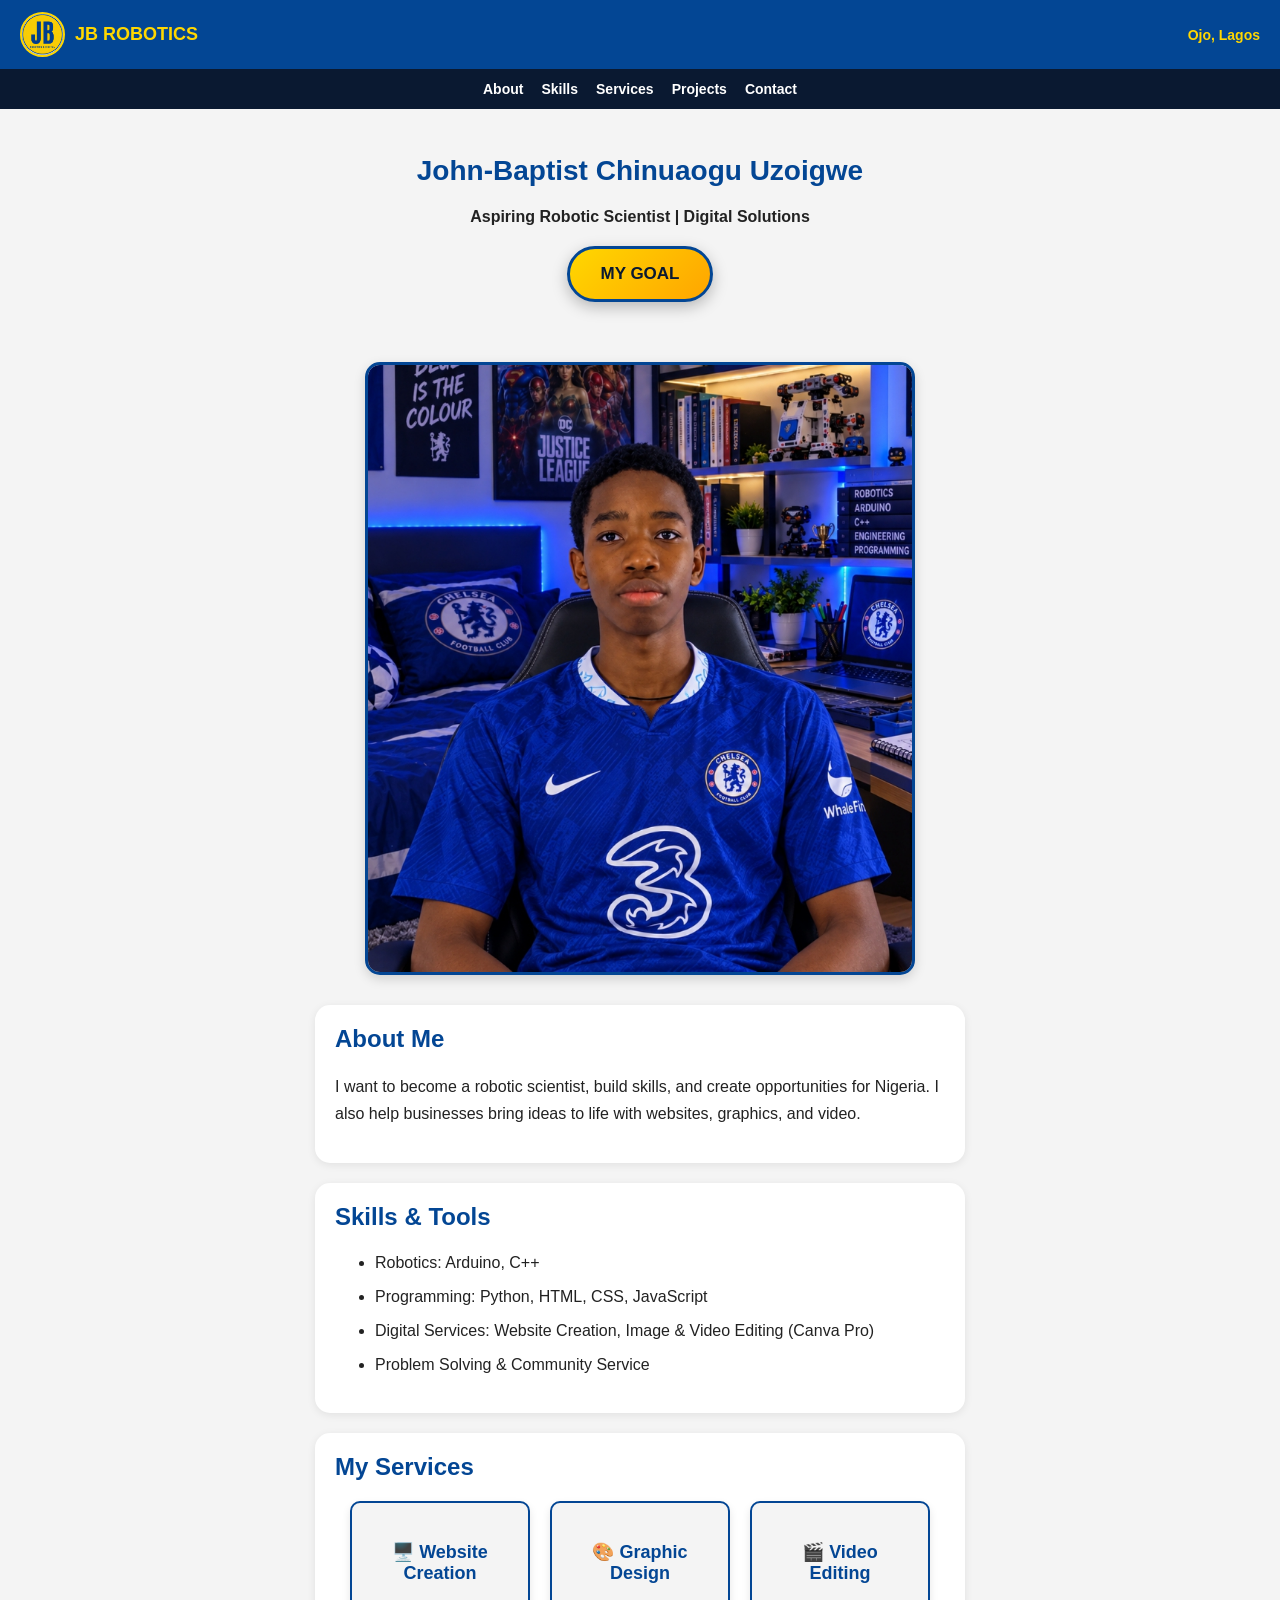
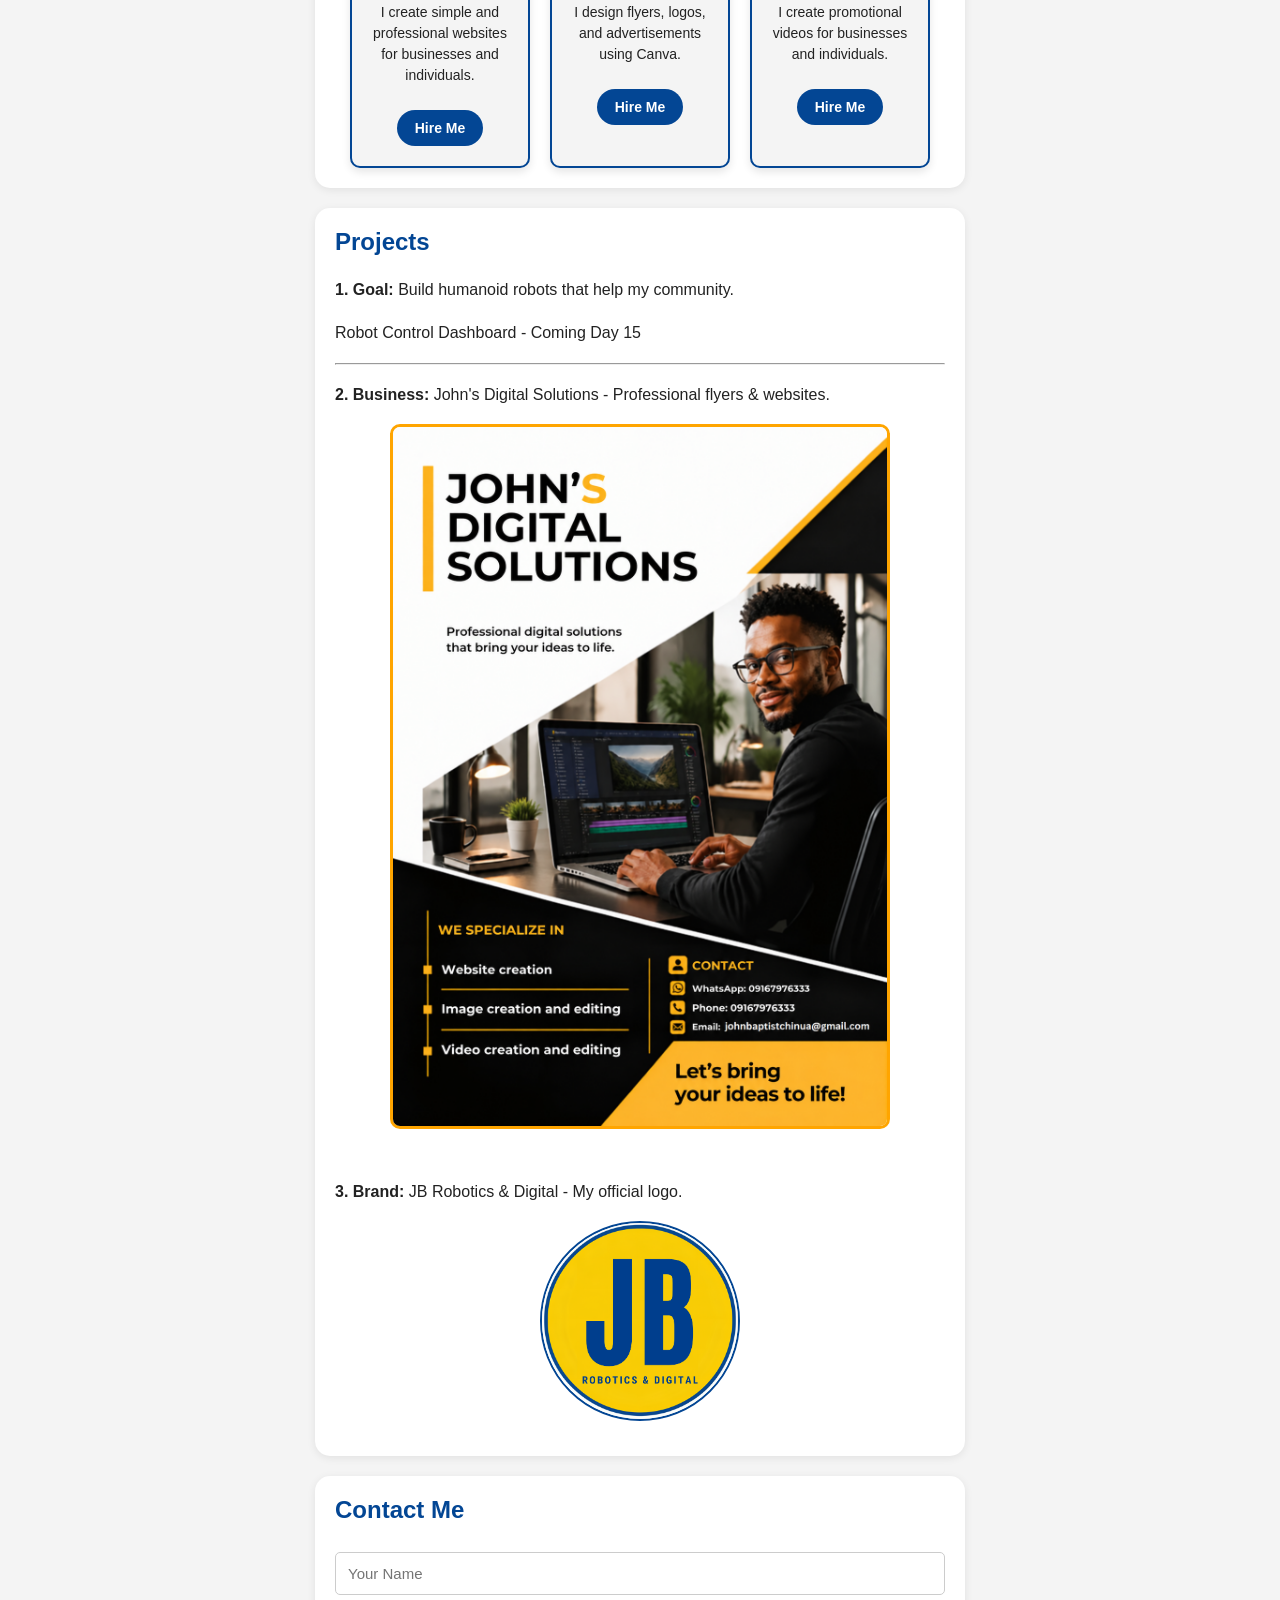
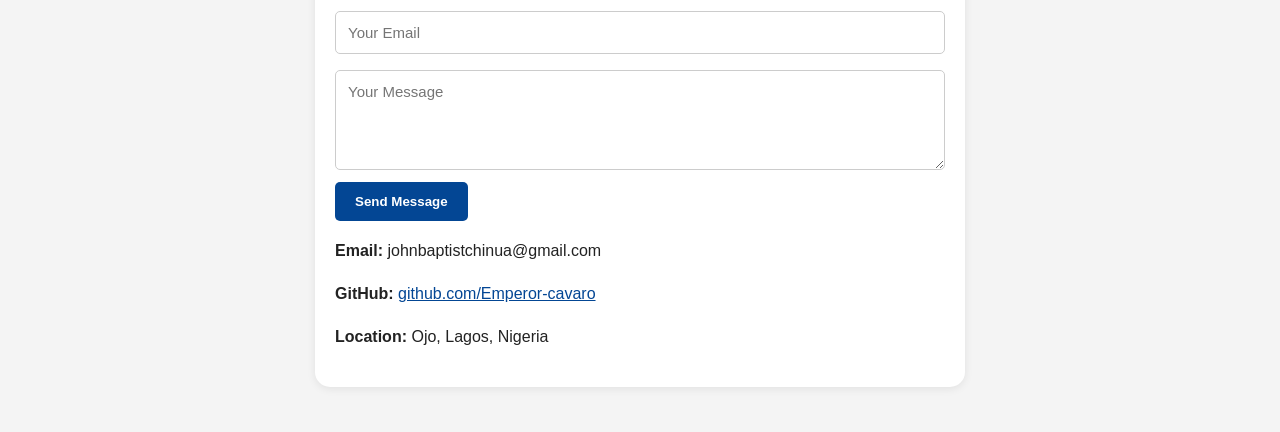
==== index.html @ 11c759e3 "Update index.html" ====
<!DOCTYPE html>
<html lang="en">

<head>
  <meta charset="UTF-8">

  <title>John-Baptist - Robotics & Digital</title>

  <meta name="viewport" content="width=device-width, initial-scale=1.0">

  <link rel="icon" href="logo.png">

  <style>

    /* GENERAL STYLES */

    * {
      box-sizing: border-box;
    }

    html {
      scroll-behavior: smooth;
    }

    body {
      font-family: Arial, sans-serif;
      padding: 0;
      margin: 0;
      background: #f4f4f4;
      text-align: center;
      color: #222;
    }

    /* TOP NAVIGATION */

    .navbar {
      background: #034694;
      color: white;
      padding: 12px 20px;

      display: flex;
      align-items: center;
      justify-content: space-between;

      position: sticky;
      top: 0;
      z-index: 100;
    }

    .brand {
      display: flex;
      align-items: center;
      gap: 10px;
    }

    .navbar img {
      width: 45px;
      height: 45px;
      border-radius: 50%;
      border: 2px solid #FFD700;
      object-fit: cover;
    }

    .navbar h2 {
      margin: 0;
      font-size: 18px;
      color: #FFD700;
    }

    .location {
      color: #FFD700;
      font-weight: bold;
      font-size: 14px;
    }

    /* NAVIGATION LINKS */

    .nav-links {
      background: #0A1931;
      padding: 12px 5px;

      display: flex;
      justify-content: center;
      flex-wrap: wrap;
      gap: 18px;
    }

    .nav-links a {
      color: white;
      text-decoration: none;
      font-weight: bold;
      font-size: 14px;
    }

    .nav-links a:hover {
      color: #FFD700;
    }

    /* MAIN CONTENT */

    .content {
      padding: 25px 15px;
    }

    h1,
    h2 {
      color: #034694;
    }

    h1 {
      font-size: 28px;
      line-height: 1.3;
    }

    /* HERO AREA */

    .hero-area {
      display: flex;
      flex-direction: column;
      align-items: center;

      gap: 60px;

      margin-top: 20px;
      margin-bottom: 30px;
    }

    /* GOAL BUTTON */

    .goal-btn {
      display: inline-block;

      background: linear-gradient(135deg, #FFD700, #FFA500);
      color: #0A1931;

      padding: 15px 30px;

      border: 3px solid #034694;
      border-radius: 30px;

      font-weight: bold;
      font-size: 17px;

      cursor: pointer;

      box-shadow: 0 5px 15px rgba(0, 0, 0, 0.25);

      transition: transform 0.3s ease,
                  box-shadow 0.3s ease,
                  background 0.3s ease;
    }

    .goal-btn:hover {
      background: #FFA500;

      transform: translateY(-4px);

      box-shadow: 0 8px 18px rgba(0, 0, 0, 0.3);
    }

    .goal-btn:active {
      transform: scale(0.96);
    }

    /* PROFILE IMAGE */

    .profile-img {
      display: block;

      width: 100%;
      max-width: 550px;
      height: auto;

      margin: 0 auto;

      border-radius: 15px;
      border: 3px solid #034694;

      object-fit: cover;

      box-shadow: 0 4px 12px rgba(0, 0, 0, 0.15);
    }

    /* SECTIONS */

    .section {
      background: white;

      padding: 20px;
      margin: 20px auto;

      border-radius: 15px;

      max-width: 650px;

      text-align: left;

      overflow-wrap: break-word;

      box-shadow: 0 2px 8px rgba(0, 0, 0, 0.08);

      scroll-margin-top: 130px;
    }

    .section h2 {
      margin-top: 0;
    }

    .section p {
      line-height: 1.7;
    }

    .section li {
      margin-bottom: 10px;
      line-height: 1.5;
    }

    /* IMAGES */

    .flyer-img {
      display: block;

      width: 100%;
      max-width: 500px;

      margin: 15px auto;

      border: 3px solid #FFA500;
      border-radius: 10px;
    }

    .logo-img {
      display: block;

      width: 200px;
      max-width: 100%;

      margin: 15px auto;

      border: 2px solid #034694;
      border-radius: 50%;
    }

    /* SERVICES SECTION */

    .services-container {
      display: flex;
      justify-content: center;
      flex-wrap: wrap;

      gap: 20px;
      margin-top: 20px;
    }

    .service-card {
      background: #f4f4f4;

      border: 2px solid #034694;
      border-radius: 10px;

      padding: 20px;
      width: 180px;

      text-align: center;

      box-shadow: 0 4px 8px rgba(0, 0, 0, 0.1);

      transition: transform 0.3s ease,
                  box-shadow 0.3s ease;
    }

    .service-card:hover {
      transform: translateY(-5px);

      box-shadow: 0 7px 15px rgba(0, 0, 0, 0.15);
    }

    .service-card h3 {
      color: #034694;
      font-size: 18px;
    }

    .service-card p {
      line-height: 1.5;
      font-size: 14px;
    }

    /* HIRE ME BUTTON */

    .hire-btn {
      display: inline-block;

      background: #034694;
      color: white;

      padding: 10px 18px;
      margin-top: 10px;

      border-radius: 20px;

      text-decoration: none;
      font-weight: bold;
      font-size: 14px;

      transition: background 0.3s ease,
                  transform 0.3s ease;
    }

    .hire-btn:hover {
      background: #FFD700;
      color: #0A1931;

      transform: translateY(-3px);
    }

    /* CONTACT FORM */

    input,
    textarea {
      width: 100%;

      padding: 12px;
      margin: 8px 0;

      border: 1px solid #ccc;
      border-radius: 5px;

      font-family: Arial, sans-serif;
      font-size: 15px;
    }

    input:focus,
    textarea:focus {
      outline: 2px solid #034694;
      border-color: #034694;
    }

    textarea {
      height: 100px;
      resize: vertical;
    }

    .submit-btn {
      background: #034694;
      color: white;

      padding: 12px 20px;

      border: none;
      border-radius: 5px;

      font-weight: bold;
      cursor: pointer;

      transition: background 0.3s ease;
    }

    .submit-btn:hover {
      background: #0A4A8A;
    }

    /* LINKS */

    a {
      color: #034694;
    }

    /* MOBILE RESPONSIVENESS */

    @media (max-width: 480px) {

      .navbar {
        padding: 10px;
      }

      .navbar h2 {
        font-size: 15px;
      }

      .navbar img {
        width: 40px;
        height: 40px;
      }

      .location {
        font-size: 11px;
      }

      .content {
        padding: 20px 10px;
      }

      h1 {
        font-size: 23px;
      }

      .hero-area {
        gap: 50px;
      }

      .profile-img {
        max-width: 100%;
      }

      .section {
        padding: 16px;
      }

      .nav-links {
        gap: 12px;
      }

      .nav-links a {
        font-size: 12px;
      }

      .service-card {
        width: 100%;
        max-width: 280px;
      }

    }

  </style>

</head>

<body>

  <!-- TOP NAVIGATION -->

  <div class="navbar">

    <div class="brand">

      <img src="logo.png" alt="JB Robotics Logo">

      <h2>JB ROBOTICS</h2>

    </div>

    <span class="location">Ojo, Lagos</span>

  </div>


  <!-- NAVIGATION LINKS -->

  <nav class="nav-links">

    <a href="#about">About</a>

    <a href="#skills">Skills</a>

    <a href="#services">Services</a>

    <a href="#projects">Projects</a>

    <a href="#contact">Contact</a>

  </nav>


  <!-- MAIN CONTENT -->

  <main class="content">

    <h1>John-Baptist Chinuaogu Uzoigwe</h1>

    <p>
      <b>Aspiring Robotic Scientist | Digital Solutions</b>
    </p>


    <!-- HERO AREA -->

    <div class="hero-area">

      <button
        class="goal-btn"
        type="button"
        onclick="showGoal()">

        MY GOAL

      </button>


      <img
        src="me.jpg"
        alt="John-Baptist"
        class="profile-img">

    </div>


    <!-- ABOUT SECTION -->

    <div class="section" id="about">

      <h2>About Me</h2>

      <p>
        I want to become a robotic scientist,
        build skills, and create opportunities
        for Nigeria.

        I also help businesses bring ideas to life
        with websites, graphics, and video.
      </p>

    </div>


    <!-- SKILLS SECTION -->

    <div class="section" id="skills">

      <h2>Skills & Tools</h2>

      <ul>

        <li>Robotics: Arduino, C++</li>

        <li>
          Programming: Python, HTML, CSS, JavaScript
        </li>

        <li>
          Digital Services:
          Website Creation,
          Image & Video Editing (Canva Pro)
        </li>

        <li>
          Problem Solving & Community Service
        </li>

      </ul>

    </div>


    <!-- SERVICES SECTION -->

    <div class="section" id="services">

      <h2>My Services</h2>

      <div class="services-container">


        <!-- SERVICE 1 -->

        <div class="service-card">

          <h3>🖥️ Website Creation</h3>

          <p>
            I create simple and professional
            websites for businesses and individuals.
          </p>

          <a
            href="#contact"
            class="hire-btn">

            Hire Me

          </a>

        </div>


        <!-- SERVICE 2 -->

        <div class="service-card">

          <h3>🎨 Graphic Design</h3>

          <p>
            I design flyers, logos, and
            advertisements using Canva.
          </p>

          <a
            href="#contact"
            class="hire-btn">

            Hire Me

          </a>

        </div>


        <!-- SERVICE 3 -->

        <div class="service-card">

          <h3>🎬 Video Editing</h3>

          <p>
            I create promotional videos
            for businesses and individuals.
          </p>

          <a
            href="#contact"
            class="hire-btn">

            Hire Me

          </a>

        </div>

      </div>

    </div>


    <!-- PROJECTS SECTION -->

    <div class="section" id="projects">

      <h2>Projects</h2>

      <p>
        <b>1. Goal:</b>
        Build humanoid robots that help my community.
      </p>

      <p>
        Robot Control Dashboard - Coming Day 15
      </p>

      <hr>

      <p>
        <b>2. Business:</b>
        John's Digital Solutions -
        Professional flyers & websites.
      </p>

      <img
        src="flyer.jpg"
        alt="My Business Flyer"
        class="flyer-img">

      <br>

      <p>
        <b>3. Brand:</b>
        JB Robotics & Digital -
        My official logo.
      </p>

      <img
        src="logo.png"
        alt="JB Robotics Logo"
        class="logo-img">

    </div>


    <!-- CONTACT SECTION -->

    <div class="section" id="contact">

      <h2>Contact Me</h2>

      <form
        action="https://formspree.io/f/xaenedkq"
        method="POST">

        <input
          type="text"
          name="name"
          placeholder="Your Name"
          required>

        <input
          type="email"
          name="email"
          placeholder="Your Email"
          required>

        <textarea
          name="message"
          placeholder="Your Message"
          required></textarea>

        <button
          type="submit"
          class="submit-btn">

          Send Message

        </button>

      </form>


      <p>
        <b>Email:</b>
        johnbaptistchinua@gmail.com
      </p>


      <p>
        <b>GitHub:</b>

        <a
          href="https://github.com/Emperor-cavaro"
          target="_blank"
          rel="noopener noreferrer">

          github.com/Emperor-cavaro

        </a>

      </p>


      <p>
        <b>Location:</b>
        Ojo, Lagos, Nigeria
      </p>

    </div>

  </main>


  <!-- JAVASCRIPT -->

  <script>

    function showGoal() {

      alert(
        'I want to build humanoid robots for Nigeria and study Robotics in Germany!'
      );

    }

  </script>


</body>

</html>
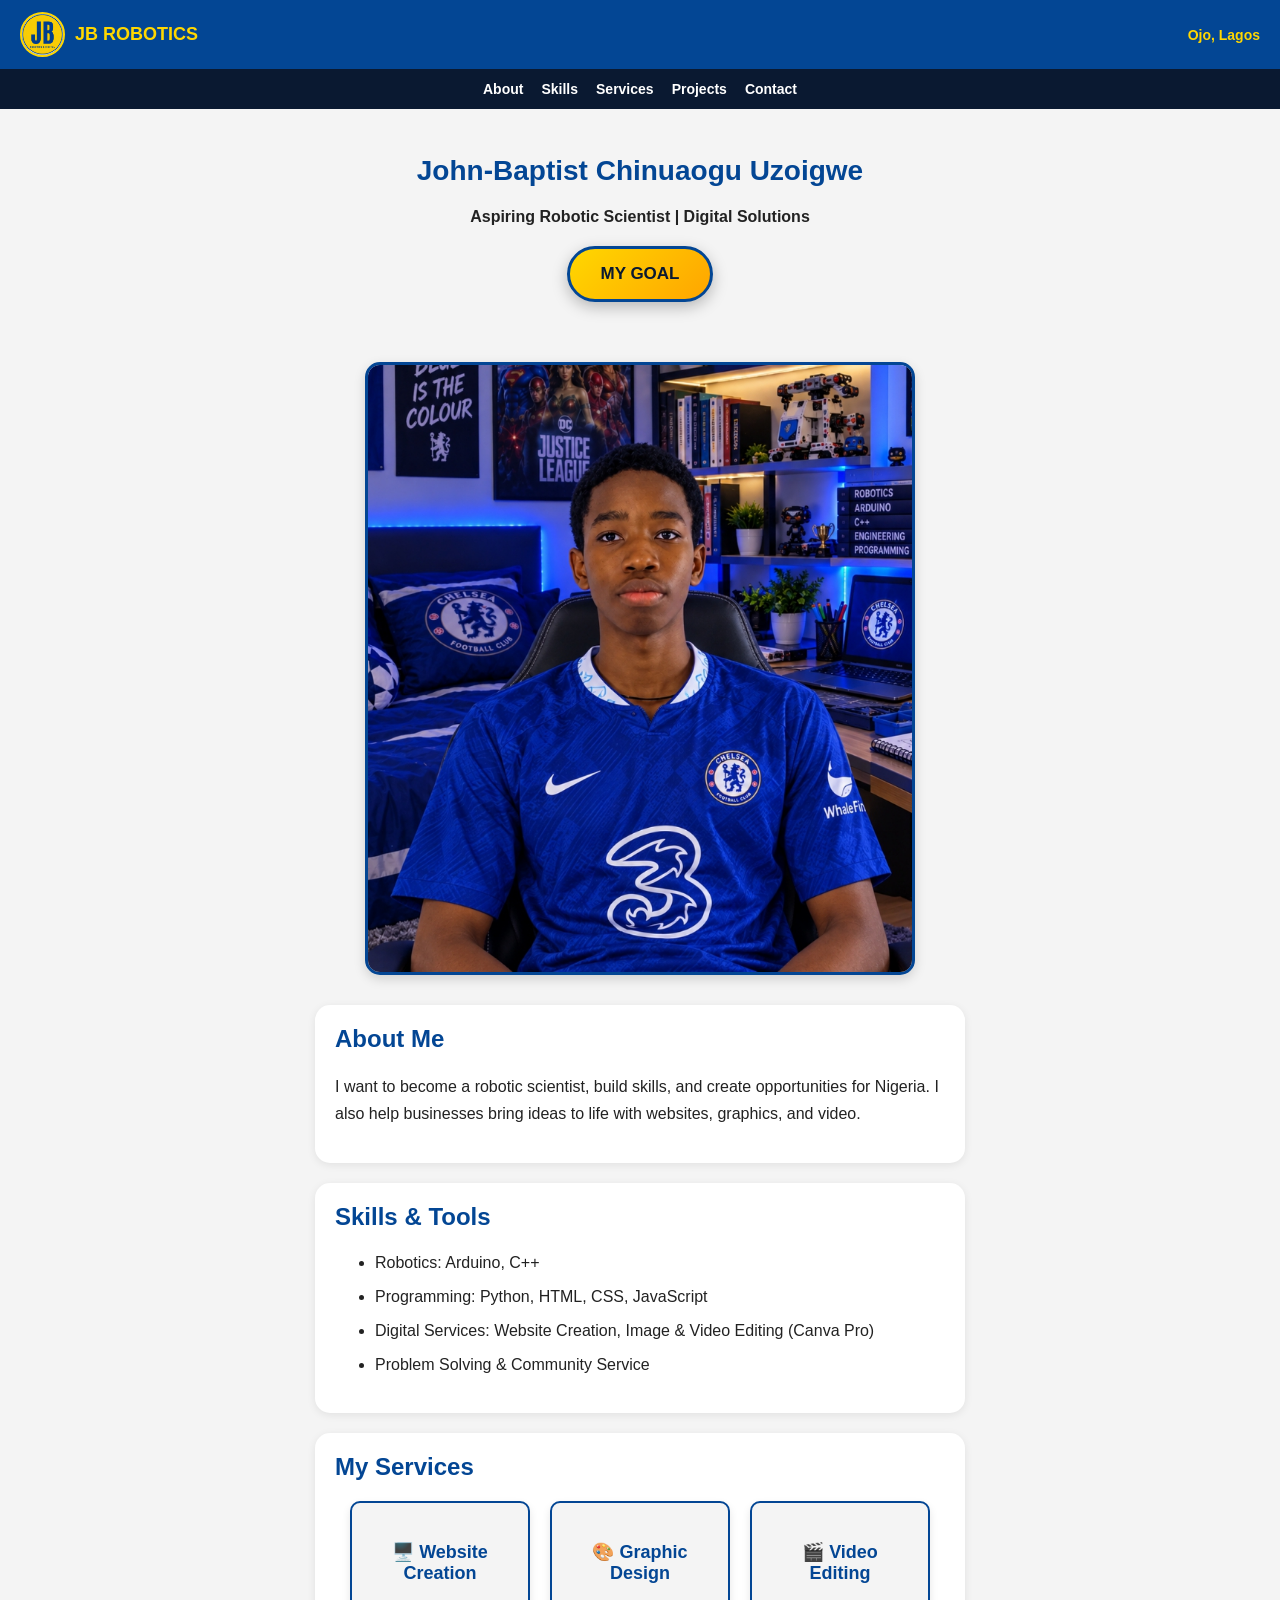
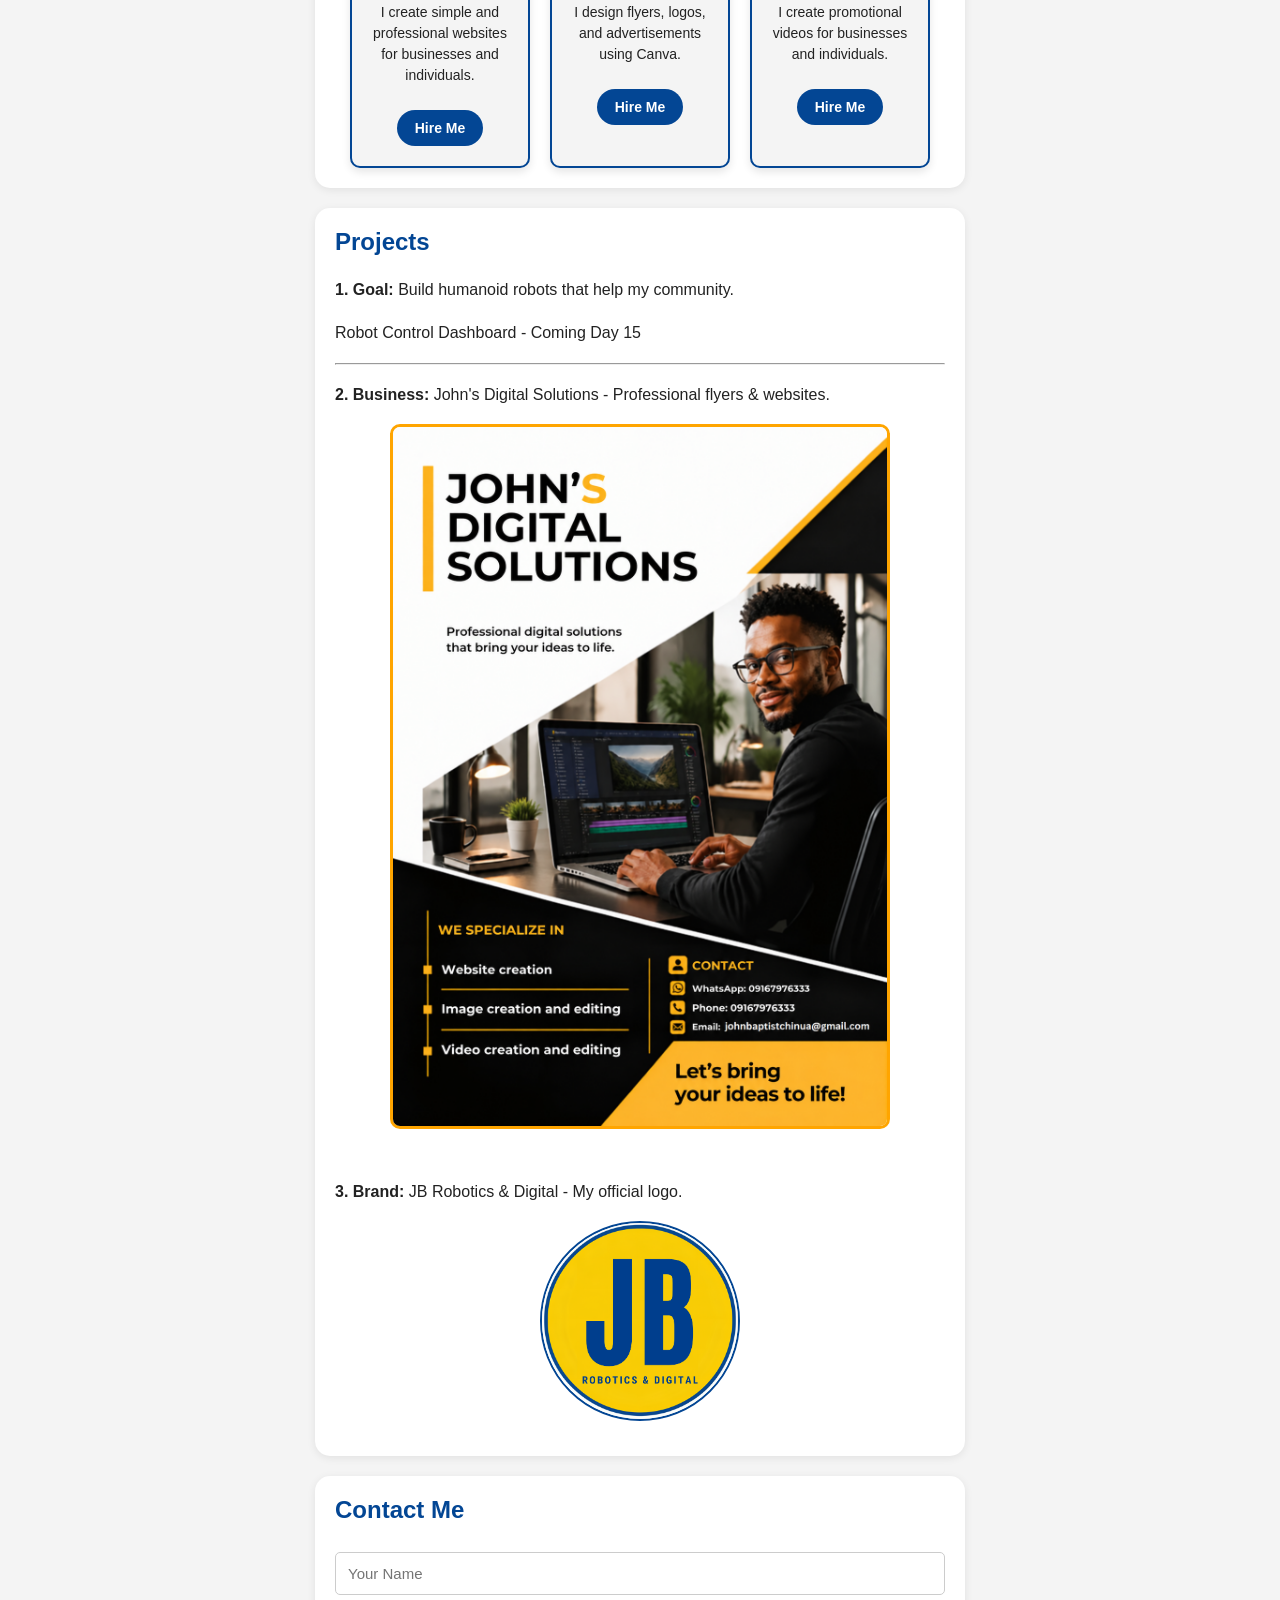
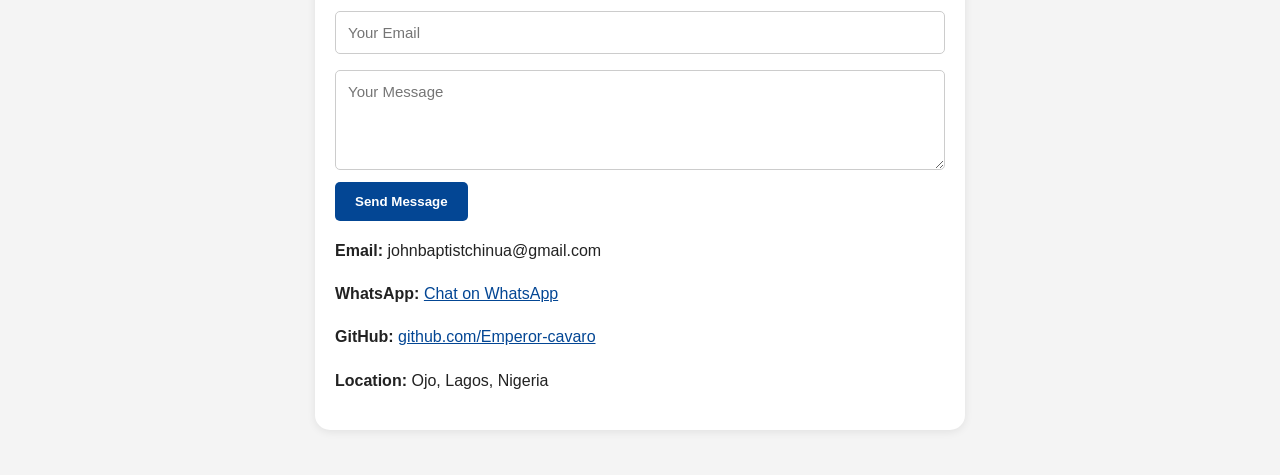
==== commit a253c510: "Update index.html" ====
--- a/index.html
+++ b/index.html
@@ -1,753 +1,213 @@
 <!DOCTYPE html>
 <html lang="en">
-
 <head>
   <meta charset="UTF-8">
-
   <title>John-Baptist - Robotics & Digital</title>
-
   <meta name="viewport" content="width=device-width, initial-scale=1.0">
-
   <link rel="icon" href="logo.png">
-
   <style>
-
-    /* GENERAL STYLES */
-
-    * {
-      box-sizing: border-box;
-    }
-
-    html {
-      scroll-behavior: smooth;
-    }
-
+    * { box-sizing: border-box; }
+    html { scroll-behavior: smooth; }
     body {
       font-family: Arial, sans-serif;
-      padding: 0;
-      margin: 0;
+      padding: 0; margin: 0;
       background: #f4f4f4;
       text-align: center;
       color: #222;
     }
-
-    /* TOP NAVIGATION */
-
     .navbar {
-      background: #034694;
-      color: white;
+      background: #034694; color: white;
       padding: 12px 20px;
-
-      display: flex;
-      align-items: center;
-      justify-content: space-between;
-
-      position: sticky;
-      top: 0;
-      z-index: 100;
-    }
-
-    .brand {
-      display: flex;
-      align-items: center;
-      gap: 10px;
-    }
-
+      display: flex; align-items: center; justify-content: space-between;
+      position: sticky; top: 0; z-index: 100;
+    }
+    .brand { display: flex; align-items: center; gap: 10px; }
     .navbar img {
-      width: 45px;
-      height: 45px;
-      border-radius: 50%;
-      border: 2px solid #FFD700;
-      object-fit: cover;
-    }
-
-    .navbar h2 {
-      margin: 0;
-      font-size: 18px;
-      color: #FFD700;
-    }
-
-    .location {
-      color: #FFD700;
-      font-weight: bold;
-      font-size: 14px;
-    }
-
-    /* NAVIGATION LINKS */
-
+      width: 45px; height: 45px; border-radius: 50%;
+      border: 2px solid #FFD700; object-fit: cover;
+    }
+    .navbar h2 { margin: 0; font-size: 18px; color: #FFD700; }
+    .location { color: #FFD700; font-weight: bold; font-size: 14px; }
     .nav-links {
-      background: #0A1931;
-      padding: 12px 5px;
-
-      display: flex;
-      justify-content: center;
-      flex-wrap: wrap;
-      gap: 18px;
-    }
-
-    .nav-links a {
-      color: white;
-      text-decoration: none;
-      font-weight: bold;
-      font-size: 14px;
-    }
-
-    .nav-links a:hover {
-      color: #FFD700;
-    }
-
-    /* MAIN CONTENT */
-
-    .content {
-      padding: 25px 15px;
-    }
-
-    h1,
-    h2 {
-      color: #034694;
-    }
-
-    h1 {
-      font-size: 28px;
-      line-height: 1.3;
-    }
-
-    /* HERO AREA */
-
+      background: #0A1931; padding: 12px 5px;
+      display: flex; justify-content: center; flex-wrap: wrap; gap: 18px;
+    }
+    .nav-links a { color: white; text-decoration: none; font-weight: bold; font-size: 14px; }
+    .nav-links a:hover { color: #FFD700; }
+    .content { padding: 25px 15px; }
+    h1, h2 { color: #034694; }
+    h1 { font-size: 28px; line-height: 1.3; }
     .hero-area {
-      display: flex;
-      flex-direction: column;
-      align-items: center;
-
-      gap: 60px;
-
-      margin-top: 20px;
-      margin-bottom: 30px;
-    }
-
-    /* GOAL BUTTON */
-
+      display: flex; flex-direction: column; align-items: center;
+      gap: 60px; margin-top: 20px; margin-bottom: 30px;
+    }
     .goal-btn {
       display: inline-block;
-
       background: linear-gradient(135deg, #FFD700, #FFA500);
-      color: #0A1931;
-
-      padding: 15px 30px;
-
-      border: 3px solid #034694;
-      border-radius: 30px;
-
-      font-weight: bold;
-      font-size: 17px;
-
-      cursor: pointer;
-
-      box-shadow: 0 5px 15px rgba(0, 0, 0, 0.25);
-
-      transition: transform 0.3s ease,
-                  box-shadow 0.3s ease,
-                  background 0.3s ease;
-    }
-
-    .goal-btn:hover {
-      background: #FFA500;
-
-      transform: translateY(-4px);
-
-      box-shadow: 0 8px 18px rgba(0, 0, 0, 0.3);
-    }
-
-    .goal-btn:active {
-      transform: scale(0.96);
-    }
-
-    /* PROFILE IMAGE */
-
+      color: #0A1931; padding: 15px 30px;
+      border: 3px solid #034694; border-radius: 30px;
+      font-weight: bold; font-size: 17px; cursor: pointer;
+      box-shadow: 0 5px 15px rgba(0,0,0,0.25);
+      transition: transform 0.3s ease, box-shadow 0.3s ease, background 0.3s ease;
+    }
+    .goal-btn:hover { background: #FFA500; transform: translateY(-4px); box-shadow: 0 8px 18px rgba(0,0,0,0.3); }
+    .goal-btn:active { transform: scale(0.96); }
     .profile-img {
-      display: block;
-
-      width: 100%;
-      max-width: 550px;
-      height: auto;
-
-      margin: 0 auto;
-
-      border-radius: 15px;
-      border: 3px solid #034694;
-
-      object-fit: cover;
-
-      box-shadow: 0 4px 12px rgba(0, 0, 0, 0.15);
-    }
-
-    /* SECTIONS */
-
+      display: block; width: 100%; max-width: 550px; height: auto;
+      margin: 0 auto; border-radius: 15px; border: 3px solid #034694;
+      object-fit: cover; box-shadow: 0 4px 12px rgba(0,0,0,0.15);
+    }
     .section {
-      background: white;
-
-      padding: 20px;
-      margin: 20px auto;
-
-      border-radius: 15px;
-
-      max-width: 650px;
-
-      text-align: left;
-
-      overflow-wrap: break-word;
-
-      box-shadow: 0 2px 8px rgba(0, 0, 0, 0.08);
-
+      background: white; padding: 20px; margin: 20px auto;
+      border-radius: 15px; max-width: 650px; text-align: left;
+      overflow-wrap: break-word; box-shadow: 0 2px 8px rgba(0,0,0,0.08);
       scroll-margin-top: 130px;
     }
-
-    .section h2 {
-      margin-top: 0;
-    }
-
-    .section p {
-      line-height: 1.7;
-    }
-
-    .section li {
-      margin-bottom: 10px;
-      line-height: 1.5;
-    }
-
-    /* IMAGES */
-
+    .section h2 { margin-top: 0; }
+    .section p { line-height: 1.7; }
+    .section li { margin-bottom: 10px; line-height: 1.5; }
     .flyer-img {
-      display: block;
-
-      width: 100%;
-      max-width: 500px;
-
-      margin: 15px auto;
-
-      border: 3px solid #FFA500;
-      border-radius: 10px;
-    }
-
+      display: block; width: 100%; max-width: 500px;
+      margin: 15px auto; border: 3px solid #FFA500; border-radius: 10px;
+    }
     .logo-img {
-      display: block;
-
-      width: 200px;
-      max-width: 100%;
-
-      margin: 15px auto;
-
-      border: 2px solid #034694;
-      border-radius: 50%;
-    }
-
-    /* SERVICES SECTION */
-
+      display: block; width: 200px; max-width: 100%;
+      margin: 15px auto; border: 2px solid #034694; border-radius: 50%;
+    }
     .services-container {
-      display: flex;
-      justify-content: center;
-      flex-wrap: wrap;
-
-      gap: 20px;
-      margin-top: 20px;
-    }
-
+      display: flex; justify-content: center; flex-wrap: wrap;
+      gap: 20px; margin-top: 20px;
+    }
     .service-card {
-      background: #f4f4f4;
-
-      border: 2px solid #034694;
-      border-radius: 10px;
-
-      padding: 20px;
-      width: 180px;
-
-      text-align: center;
-
-      box-shadow: 0 4px 8px rgba(0, 0, 0, 0.1);
-
-      transition: transform 0.3s ease,
-                  box-shadow 0.3s ease;
-    }
-
-    .service-card:hover {
-      transform: translateY(-5px);
-
-      box-shadow: 0 7px 15px rgba(0, 0, 0, 0.15);
-    }
-
-    .service-card h3 {
-      color: #034694;
-      font-size: 18px;
-    }
-
-    .service-card p {
-      line-height: 1.5;
-      font-size: 14px;
-    }
-
-    /* HIRE ME BUTTON */
-
+      background: #f4f4f4; border: 2px solid #034694; border-radius: 10px;
+      padding: 20px; width: 180px; text-align: center;
+      box-shadow: 0 4px 8px rgba(0,0,0,0.1);
+      transition: transform 0.3s ease, box-shadow 0.3s ease;
+    }
+    .service-card:hover { transform: translateY(-5px); box-shadow: 0 7px 15px rgba(0,0,0,0.15); }
+    .service-card h3 { color: #034694; font-size: 18px; }
+    .service-card p { line-height: 1.5; font-size: 14px; }
     .hire-btn {
-      display: inline-block;
-
-      background: #034694;
-      color: white;
-
-      padding: 10px 18px;
-      margin-top: 10px;
-
-      border-radius: 20px;
-
-      text-decoration: none;
-      font-weight: bold;
-      font-size: 14px;
-
-      transition: background 0.3s ease,
-                  transform 0.3s ease;
-    }
-
-    .hire-btn:hover {
-      background: #FFD700;
-      color: #0A1931;
-
-      transform: translateY(-3px);
-    }
-
-    /* CONTACT FORM */
-
-    input,
-    textarea {
-      width: 100%;
-
-      padding: 12px;
-      margin: 8px 0;
-
-      border: 1px solid #ccc;
-      border-radius: 5px;
-
-      font-family: Arial, sans-serif;
-      font-size: 15px;
-    }
-
-    input:focus,
-    textarea:focus {
-      outline: 2px solid #034694;
-      border-color: #034694;
-    }
-
-    textarea {
-      height: 100px;
-      resize: vertical;
-    }
-
+      display: inline-block; background: #034694; color: white;
+      padding: 10px 18px; margin-top: 10px; border-radius: 20px;
+      text-decoration: none; font-weight: bold; font-size: 14px;
+      transition: background 0.3s ease, transform 0.3s ease;
+    }
+    .hire-btn:hover { background: #FFD700; color: #0A1931; transform: translateY(-3px); }
+    input, textarea {
+      width: 100%; padding: 12px; margin: 8px 0;
+      border: 1px solid #ccc; border-radius: 5px;
+      font-family: Arial, sans-serif; font-size: 15px;
+    }
+    input:focus, textarea:focus { outline: 2px solid #034694; border-color: #034694; }
+    textarea { height: 100px; resize: vertical; }
     .submit-btn {
-      background: #034694;
-      color: white;
-
-      padding: 12px 20px;
-
-      border: none;
-      border-radius: 5px;
-
-      font-weight: bold;
-      cursor: pointer;
-
+      background: #034694; color: white; padding: 12px 20px;
+      border: none; border-radius: 5px; font-weight: bold; cursor: pointer;
       transition: background 0.3s ease;
     }
-
-    .submit-btn:hover {
-      background: #0A4A8A;
-    }
-
-    /* LINKS */
-
-    a {
-      color: #034694;
-    }
-
-    /* MOBILE RESPONSIVENESS */
-
+    .submit-btn:hover { background: #0A4A8A; }
+    a { color: #034694; }
     @media (max-width: 480px) {
-
-      .navbar {
-        padding: 10px;
-      }
-
-      .navbar h2 {
-        font-size: 15px;
-      }
-
-      .navbar img {
-        width: 40px;
-        height: 40px;
-      }
-
-      .location {
-        font-size: 11px;
-      }
-
-      .content {
-        padding: 20px 10px;
-      }
-
-      h1 {
-        font-size: 23px;
-      }
-
-      .hero-area {
-        gap: 50px;
-      }
-
-      .profile-img {
-        max-width: 100%;
-      }
-
-      .section {
-        padding: 16px;
-      }
-
-      .nav-links {
-        gap: 12px;
-      }
-
-      .nav-links a {
-        font-size: 12px;
-      }
-
-      .service-card {
-        width: 100%;
-        max-width: 280px;
-      }
-
-    }
-
+      .navbar { padding: 10px; }
+      .navbar h2 { font-size: 15px; }
+      .navbar img { width: 40px; height: 40px; }
+      .location { font-size: 11px; }
+      .content { padding: 20px 10px; }
+      h1 { font-size: 23px; }
+      .hero-area { gap: 50px; }
+      .profile-img { max-width: 100%; }
+      .section { padding: 16px; }
+      .nav-links { gap: 12px; }
+      .nav-links a { font-size: 12px; }
+      .service-card { width: 100%; max-width: 280px; }
+    }
   </style>
-
 </head>
-
 <body>
-
-  <!-- TOP NAVIGATION -->
-
   <div class="navbar">
-
     <div class="brand">
-
       <img src="logo.png" alt="JB Robotics Logo">
-
       <h2>JB ROBOTICS</h2>
-
-    </div>
-
+    </div>
     <span class="location">Ojo, Lagos</span>
-
   </div>
-
-
-  <!-- NAVIGATION LINKS -->
-
   <nav class="nav-links">
-
     <a href="#about">About</a>
-
     <a href="#skills">Skills</a>
-
     <a href="#services">Services</a>
-
     <a href="#projects">Projects</a>
-
     <a href="#contact">Contact</a>
-
   </nav>
-
-
-  <!-- MAIN CONTENT -->
-
   <main class="content">
-
     <h1>John-Baptist Chinuaogu Uzoigwe</h1>
-
-    <p>
-      <b>Aspiring Robotic Scientist | Digital Solutions</b>
-    </p>
-
-
-    <!-- HERO AREA -->
-
+    <p><b>Aspiring Robotic Scientist | Digital Solutions</b></p>
     <div class="hero-area">
-
-      <button
-        class="goal-btn"
-        type="button"
-        onclick="showGoal()">
-
-        MY GOAL
-
-      </button>
-
-
-      <img
-        src="me.jpg"
-        alt="John-Baptist"
-        class="profile-img">
-
-    </div>
-
-
-    <!-- ABOUT SECTION -->
-
+      <button class="goal-btn" type="button" onclick="showGoal()">MY GOAL</button>
+      <img src="me.jpg" alt="John-Baptist" class="profile-img">
+    </div>
     <div class="section" id="about">
-
       <h2>About Me</h2>
-
-      <p>
-        I want to become a robotic scientist,
-        build skills, and create opportunities
-        for Nigeria.
-
-        I also help businesses bring ideas to life
-        with websites, graphics, and video.
-      </p>
-
-    </div>
-
-
-    <!-- SKILLS SECTION -->
-
+      <p>I want to become a robotic scientist, build skills, and create opportunities for Nigeria. I also help businesses bring ideas to life with websites, graphics, and video.</p>
+    </div>
     <div class="section" id="skills">
-
       <h2>Skills & Tools</h2>
-
       <ul>
-
         <li>Robotics: Arduino, C++</li>
-
-        <li>
-          Programming: Python, HTML, CSS, JavaScript
-        </li>
-
-        <li>
-          Digital Services:
-          Website Creation,
-          Image & Video Editing (Canva Pro)
-        </li>
-
-        <li>
-          Problem Solving & Community Service
-        </li>
-
+        <li>Programming: Python, HTML, CSS, JavaScript</li>
+        <li>Digital Services: Website Creation, Image & Video Editing (Canva Pro)</li>
+        <li>Problem Solving & Community Service</li>
       </ul>
-
-    </div>
-
-
-    <!-- SERVICES SECTION -->
-
+    </div>
     <div class="section" id="services">
-
       <h2>My Services</h2>
-
       <div class="services-container">
-
-
-        <!-- SERVICE 1 -->
-
         <div class="service-card">
-
           <h3>🖥️ Website Creation</h3>
-
-          <p>
-            I create simple and professional
-            websites for businesses and individuals.
-          </p>
-
-          <a
-            href="#contact"
-            class="hire-btn">
-
-            Hire Me
-
-          </a>
-
+          <p>I create simple and professional websites for businesses and individuals.</p>
+          <a href="#contact" class="hire-btn">Hire Me</a>
         </div>
-
-
-        <!-- SERVICE 2 -->
-
         <div class="service-card">
-
           <h3>🎨 Graphic Design</h3>
-
-          <p>
-            I design flyers, logos, and
-            advertisements using Canva.
-          </p>
-
-          <a
-            href="#contact"
-            class="hire-btn">
-
-            Hire Me
-
-          </a>
-
+          <p>I design flyers, logos, and advertisements using Canva.</p>
+          <a href="#contact" class="hire-btn">Hire Me</a>
         </div>
-
-
-        <!-- SERVICE 3 -->
-
         <div class="service-card">
-
           <h3>🎬 Video Editing</h3>
-
-          <p>
-            I create promotional videos
-            for businesses and individuals.
-          </p>
-
-          <a
-            href="#contact"
-            class="hire-btn">
-
-            Hire Me
-
-          </a>
-
+          <p>I create promotional videos for businesses and individuals.</p>
+          <a href="#contact" class="hire-btn">Hire Me</a>
         </div>
-
       </div>
-
-    </div>
-
-
-    <!-- PROJECTS SECTION -->
-
+    </div>
     <div class="section" id="projects">
-
       <h2>Projects</h2>
-
-      <p>
-        <b>1. Goal:</b>
-        Build humanoid robots that help my community.
-      </p>
-
-      <p>
-        Robot Control Dashboard - Coming Day 15
-      </p>
-
+      <p><b>1. Goal:</b> Build humanoid robots that help my community.</p>
+      <p>Robot Control Dashboard - Coming Day 15</p>
       <hr>
-
-      <p>
-        <b>2. Business:</b>
-        John's Digital Solutions -
-        Professional flyers & websites.
-      </p>
-
-      <img
-        src="flyer.jpg"
-        alt="My Business Flyer"
-        class="flyer-img">
-
+      <p><b>2. Business:</b> John's Digital Solutions - Professional flyers & websites.</p>
+      <img src="flyer.jpg" alt="My Business Flyer" class="flyer-img">
       <br>
-
-      <p>
-        <b>3. Brand:</b>
-        JB Robotics & Digital -
-        My official logo.
-      </p>
-
-      <img
-        src="logo.png"
-        alt="JB Robotics Logo"
-        class="logo-img">
-
-    </div>
-
-
-    <!-- CONTACT SECTION -->
-
+      <p><b>3. Brand:</b> JB Robotics & Digital - My official logo.</p>
+      <img src="logo.png" alt="JB Robotics Logo" class="logo-img">
+    </div>
     <div class="section" id="contact">
-
       <h2>Contact Me</h2>
-
-      <form
-        action="https://formspree.io/f/xaenedkq"
-        method="POST">
-
-        <input
-          type="text"
-          name="name"
-          placeholder="Your Name"
-          required>
-
-        <input
-          type="email"
-          name="email"
-          placeholder="Your Email"
-          required>
-
-        <textarea
-          name="message"
-          placeholder="Your Message"
-          required></textarea>
-
-        <button
-          type="submit"
-          class="submit-btn">
-
-          Send Message
-
-        </button>
-
+      <form action="https://formspree.io/f/xaenedkq" method="POST">
+        <input type="text" name="name" placeholder="Your Name" required>
+        <input type="email" name="email" placeholder="Your Email" required>
+        <textarea name="message" placeholder="Your Message" required></textarea>
+        <button type="submit" class="submit-btn">Send Message</button>
       </form>
-
-
-      <p>
-        <b>Email:</b>
-        johnbaptistchinua@gmail.com
-      </p>
-
-
-      <p>
-        <b>GitHub:</b>
-
-        <a
-          href="https://github.com/Emperor-cavaro"
-          target="_blank"
-          rel="noopener noreferrer">
-
-          github.com/Emperor-cavaro
-
-        </a>
-
-      </p>
-
-
-      <p>
-        <b>Location:</b>
-        Ojo, Lagos, Nigeria
-      </p>
-
-    </div>
-
+      <p><b>Email:</b> johnbaptistchinua@gmail.com</p>
+      <p><b>WhatsApp:</b> <a href="https://wa.me/2349167976333" target="_blank">Chat on WhatsApp</a></p>
+      <p><b>GitHub:</b> <a href="https://github.com/Emperor-cavaro" target="_blank" rel="noopener noreferrer">github.com/Emperor-cavaro</a></p>
+      <p><b>Location:</b> Ojo, Lagos, Nigeria</p>
+    </div>
   </main>
-
-
-  <!-- JAVASCRIPT -->
-
   <script>
-
     function showGoal() {
-
-      alert(
-        'I want to build humanoid robots for Nigeria and study Robotics in Germany!'
-      );
-
-    }
-
+      alert('I want to build humanoid robots for Nigeria and study Robotics in Germany!');
+    }
   </script>
-
-
 </body>
-
 </html>
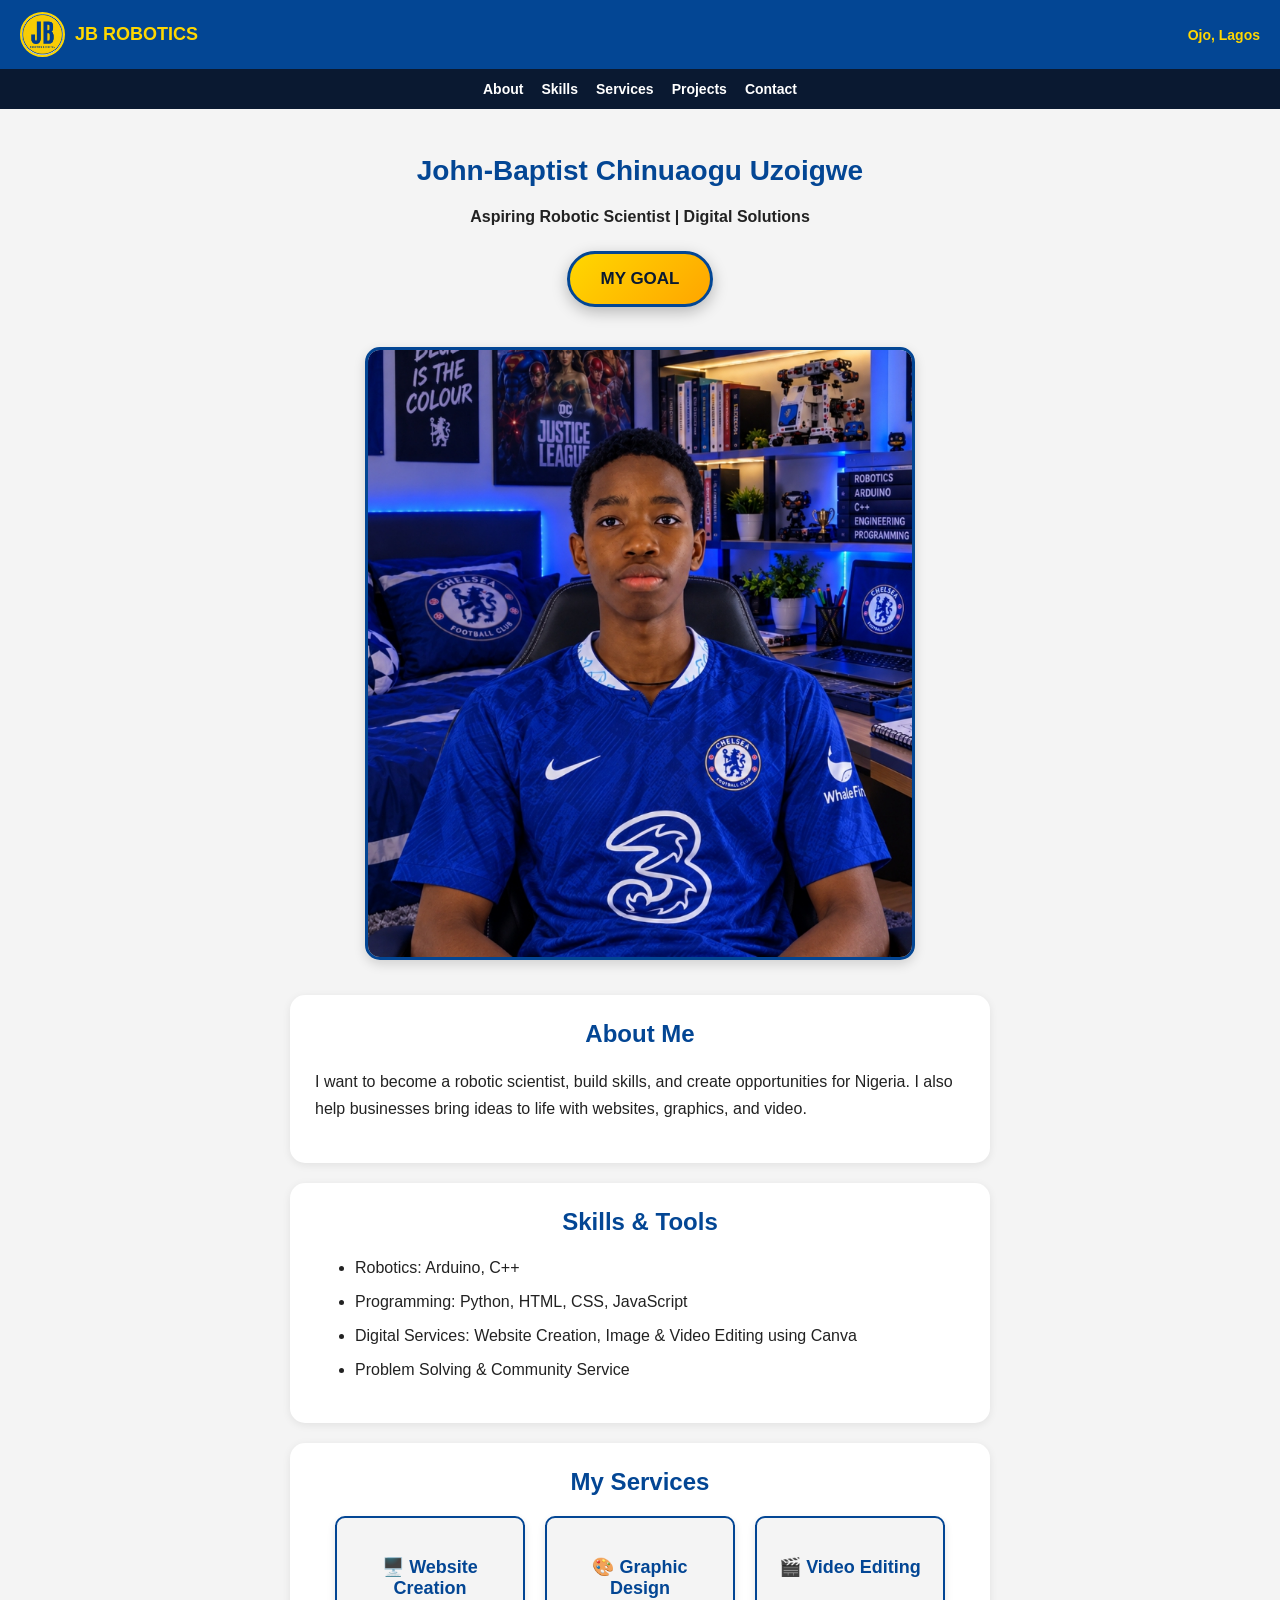
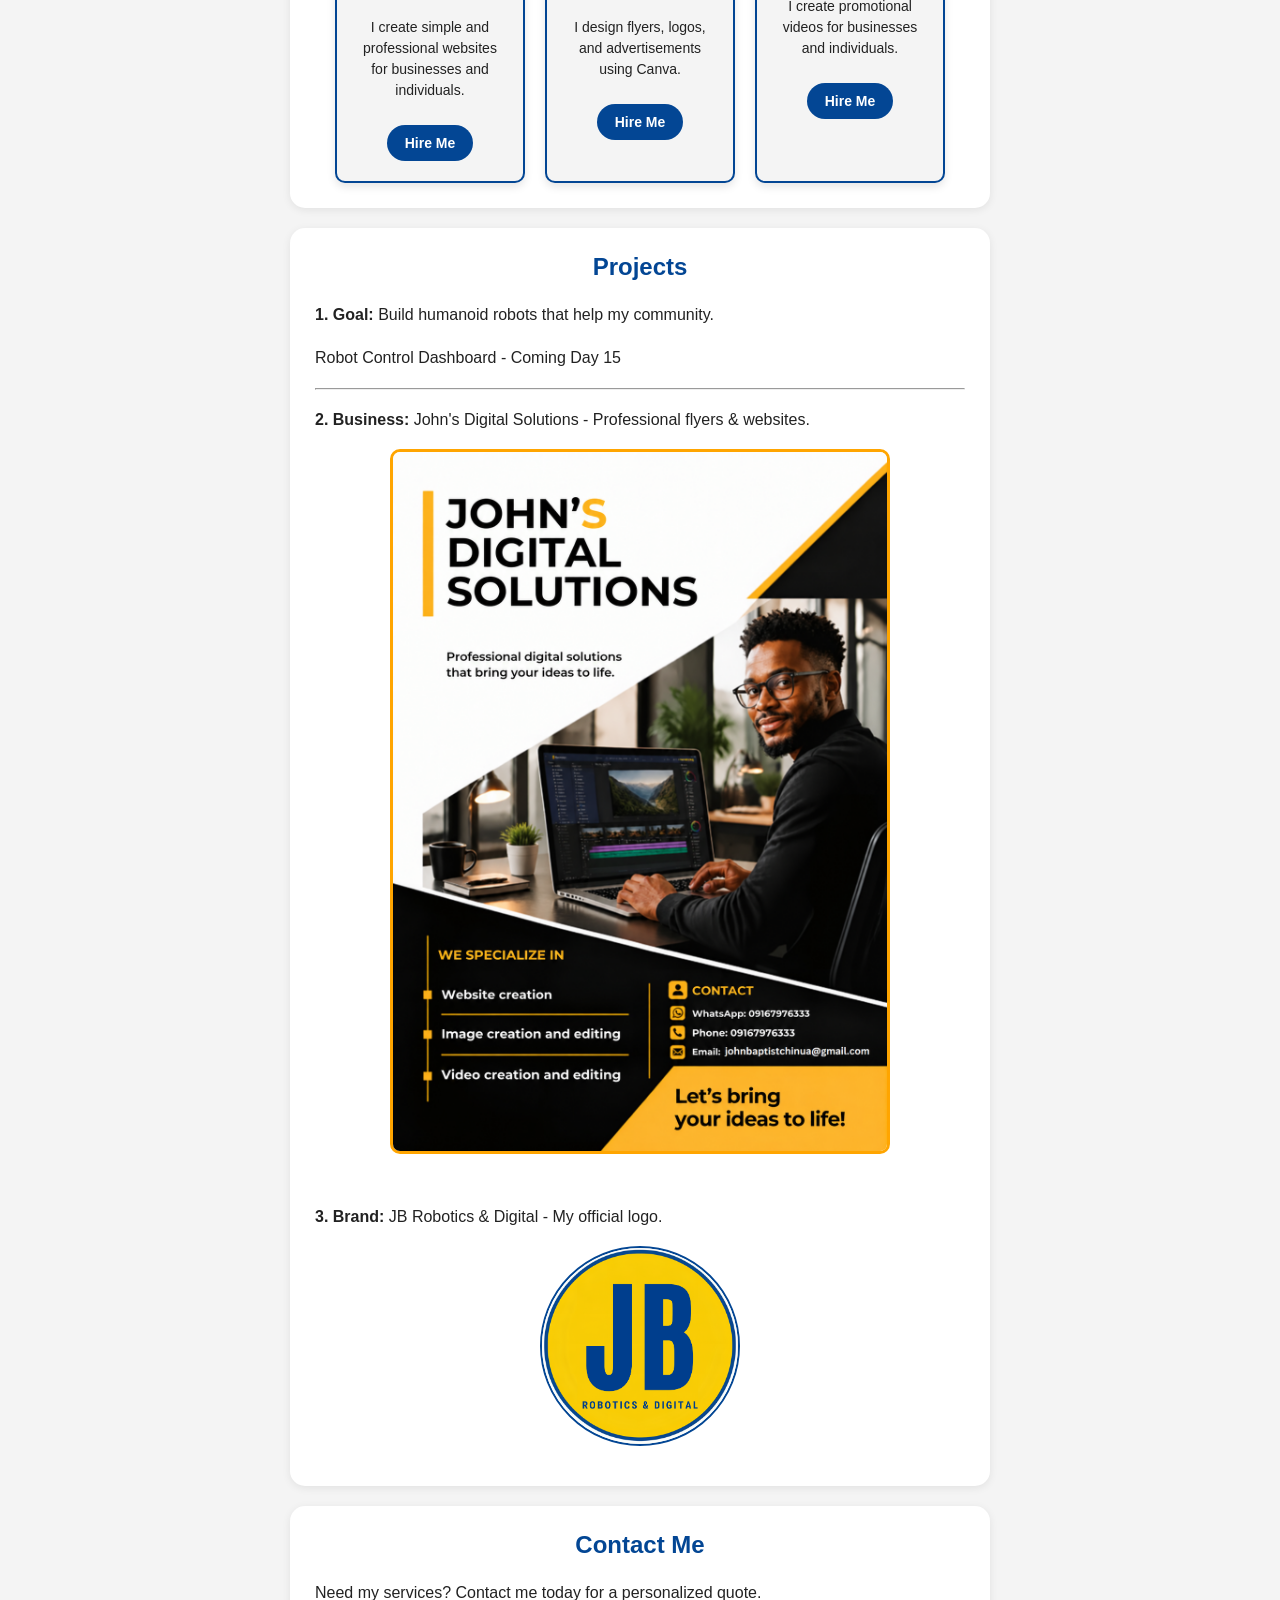
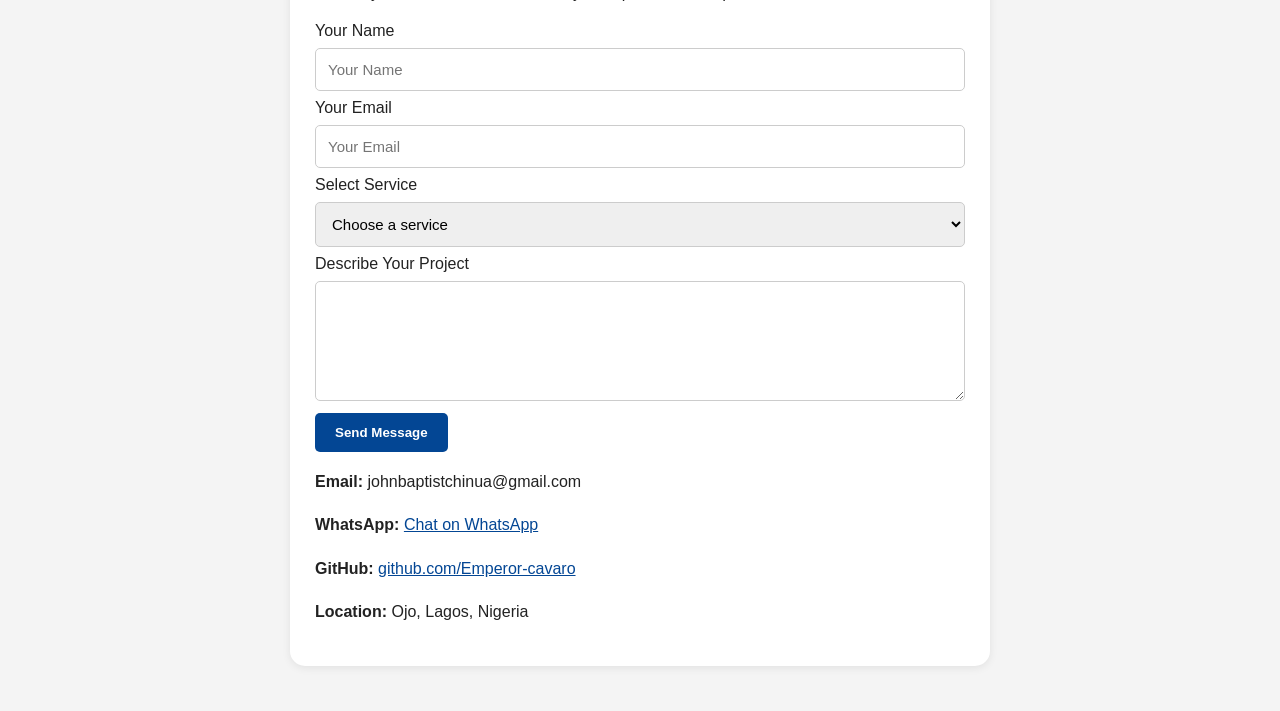
==== commit ea585b4e: "Update index.html" ====
--- a/index.html
+++ b/index.html
@@ -1,213 +1,791 @@
 <!DOCTYPE html>
 <html lang="en">
+
 <head>
   <meta charset="UTF-8">
-  <title>John-Baptist - Robotics & Digital</title>
   <meta name="viewport" content="width=device-width, initial-scale=1.0">
+
+  <title>John-Baptist | Robotics & Digital Solutions</title>
+
   <link rel="icon" href="logo.png">
+
   <style>
-    * { box-sizing: border-box; }
-    html { scroll-behavior: smooth; }
+    * {
+      box-sizing: border-box;
+    }
+
+    html {
+      scroll-behavior: smooth;
+    }
+
     body {
       font-family: Arial, sans-serif;
-      padding: 0; margin: 0;
+      margin: 0;
+      padding: 0;
       background: #f4f4f4;
+      color: #222;
       text-align: center;
-      color: #222;
-    }
+    }
+
+    /* NAVBAR */
+
     .navbar {
-      background: #034694; color: white;
+      background: #034694;
+      color: white;
       padding: 12px 20px;
-      display: flex; align-items: center; justify-content: space-between;
-      position: sticky; top: 0; z-index: 100;
-    }
-    .brand { display: flex; align-items: center; gap: 10px; }
+
+      display: flex;
+      align-items: center;
+      justify-content: space-between;
+
+      position: sticky;
+      top: 0;
+      z-index: 1000;
+    }
+
+    .brand {
+      display: flex;
+      align-items: center;
+      gap: 10px;
+    }
+
     .navbar img {
-      width: 45px; height: 45px; border-radius: 50%;
-      border: 2px solid #FFD700; object-fit: cover;
-    }
-    .navbar h2 { margin: 0; font-size: 18px; color: #FFD700; }
-    .location { color: #FFD700; font-weight: bold; font-size: 14px; }
+      width: 45px;
+      height: 45px;
+      border-radius: 50%;
+      border: 2px solid #FFD700;
+      object-fit: cover;
+    }
+
+    .navbar h2 {
+      margin: 0;
+      font-size: 18px;
+      color: #FFD700;
+    }
+
+    .location {
+      color: #FFD700;
+      font-weight: bold;
+      font-size: 14px;
+    }
+
+    /* NAVIGATION LINKS */
+
     .nav-links {
-      background: #0A1931; padding: 12px 5px;
-      display: flex; justify-content: center; flex-wrap: wrap; gap: 18px;
-    }
-    .nav-links a { color: white; text-decoration: none; font-weight: bold; font-size: 14px; }
-    .nav-links a:hover { color: #FFD700; }
-    .content { padding: 25px 15px; }
-    h1, h2 { color: #034694; }
-    h1 { font-size: 28px; line-height: 1.3; }
+      background: #0A1931;
+      padding: 12px 5px;
+
+      display: flex;
+      justify-content: center;
+      flex-wrap: wrap;
+      gap: 18px;
+    }
+
+    .nav-links a {
+      color: white;
+      text-decoration: none;
+      font-weight: bold;
+      font-size: 14px;
+      transition: color 0.3s ease;
+    }
+
+    .nav-links a:hover {
+      color: #FFD700;
+    }
+
+    /* MAIN CONTENT */
+
+    .content {
+      padding: 25px 15px;
+    }
+
+    h1,
+    h2 {
+      color: #034694;
+    }
+
+    h1 {
+      font-size: 28px;
+      line-height: 1.3;
+    }
+
+    /* HERO SECTION */
+
     .hero-area {
-      display: flex; flex-direction: column; align-items: center;
-      gap: 60px; margin-top: 20px; margin-bottom: 30px;
-    }
+      display: flex;
+      flex-direction: column;
+      align-items: center;
+
+      gap: 40px;
+      margin-top: 25px;
+      margin-bottom: 35px;
+    }
+
     .goal-btn {
       display: inline-block;
+
       background: linear-gradient(135deg, #FFD700, #FFA500);
-      color: #0A1931; padding: 15px 30px;
-      border: 3px solid #034694; border-radius: 30px;
-      font-weight: bold; font-size: 17px; cursor: pointer;
-      box-shadow: 0 5px 15px rgba(0,0,0,0.25);
-      transition: transform 0.3s ease, box-shadow 0.3s ease, background 0.3s ease;
-    }
-    .goal-btn:hover { background: #FFA500; transform: translateY(-4px); box-shadow: 0 8px 18px rgba(0,0,0,0.3); }
-    .goal-btn:active { transform: scale(0.96); }
+      color: #0A1931;
+
+      padding: 15px 30px;
+      border: 3px solid #034694;
+      border-radius: 30px;
+
+      font-weight: bold;
+      font-size: 17px;
+      cursor: pointer;
+
+      box-shadow: 0 5px 15px rgba(0, 0, 0, 0.25);
+
+      transition: transform 0.3s ease,
+        box-shadow 0.3s ease;
+    }
+
+    .goal-btn:hover {
+      transform: translateY(-4px);
+      box-shadow: 0 8px 18px rgba(0, 0, 0, 0.3);
+    }
+
+    .goal-btn:active {
+      transform: scale(0.96);
+    }
+
     .profile-img {
-      display: block; width: 100%; max-width: 550px; height: auto;
-      margin: 0 auto; border-radius: 15px; border: 3px solid #034694;
-      object-fit: cover; box-shadow: 0 4px 12px rgba(0,0,0,0.15);
-    }
+      display: block;
+
+      width: 100%;
+      max-width: 550px;
+      height: auto;
+
+      margin: 0 auto;
+
+      border-radius: 15px;
+      border: 3px solid #034694;
+
+      box-shadow: 0 4px 12px rgba(0, 0, 0, 0.15);
+    }
+
+    /* GENERAL SECTIONS */
+
     .section {
-      background: white; padding: 20px; margin: 20px auto;
-      border-radius: 15px; max-width: 650px; text-align: left;
-      overflow-wrap: break-word; box-shadow: 0 2px 8px rgba(0,0,0,0.08);
+      background: white;
+
+      padding: 25px;
+      margin: 20px auto;
+
+      border-radius: 15px;
+      max-width: 700px;
+
+      text-align: left;
+      overflow-wrap: break-word;
+
+      box-shadow: 0 2px 8px rgba(0, 0, 0, 0.08);
+
       scroll-margin-top: 130px;
     }
-    .section h2 { margin-top: 0; }
-    .section p { line-height: 1.7; }
-    .section li { margin-bottom: 10px; line-height: 1.5; }
+
+    .section h2 {
+      margin-top: 0;
+      text-align: center;
+    }
+
+    .section p {
+      line-height: 1.7;
+    }
+
+    .section li {
+      margin-bottom: 10px;
+      line-height: 1.5;
+    }
+
+    /* IMAGES */
+
     .flyer-img {
-      display: block; width: 100%; max-width: 500px;
-      margin: 15px auto; border: 3px solid #FFA500; border-radius: 10px;
-    }
+      display: block;
+
+      width: 100%;
+      max-width: 500px;
+
+      margin: 15px auto;
+
+      border: 3px solid #FFA500;
+      border-radius: 10px;
+    }
+
     .logo-img {
-      display: block; width: 200px; max-width: 100%;
-      margin: 15px auto; border: 2px solid #034694; border-radius: 50%;
-    }
+      display: block;
+
+      width: 200px;
+      max-width: 100%;
+
+      margin: 15px auto;
+
+      border: 2px solid #034694;
+      border-radius: 50%;
+    }
+
+    /* SERVICES */
+
     .services-container {
-      display: flex; justify-content: center; flex-wrap: wrap;
-      gap: 20px; margin-top: 20px;
-    }
+      display: flex;
+      justify-content: center;
+      flex-wrap: wrap;
+
+      gap: 20px;
+      margin-top: 20px;
+    }
+
     .service-card {
-      background: #f4f4f4; border: 2px solid #034694; border-radius: 10px;
-      padding: 20px; width: 180px; text-align: center;
-      box-shadow: 0 4px 8px rgba(0,0,0,0.1);
-      transition: transform 0.3s ease, box-shadow 0.3s ease;
-    }
-    .service-card:hover { transform: translateY(-5px); box-shadow: 0 7px 15px rgba(0,0,0,0.15); }
-    .service-card h3 { color: #034694; font-size: 18px; }
-    .service-card p { line-height: 1.5; font-size: 14px; }
+      background: #f4f4f4;
+
+      border: 2px solid #034694;
+      border-radius: 10px;
+
+      padding: 20px;
+      width: 190px;
+
+      text-align: center;
+
+      box-shadow: 0 4px 8px rgba(0, 0, 0, 0.1);
+
+      transition: transform 0.3s ease,
+        box-shadow 0.3s ease;
+    }
+
+    .service-card:hover {
+      transform: translateY(-5px);
+      box-shadow: 0 7px 15px rgba(0, 0, 0, 0.15);
+    }
+
+    .service-card h3 {
+      color: #034694;
+      font-size: 18px;
+    }
+
+    .service-card p {
+      line-height: 1.5;
+      font-size: 14px;
+    }
+
+    /* HIRE BUTTON */
+
     .hire-btn {
-      display: inline-block; background: #034694; color: white;
-      padding: 10px 18px; margin-top: 10px; border-radius: 20px;
-      text-decoration: none; font-weight: bold; font-size: 14px;
-      transition: background 0.3s ease, transform 0.3s ease;
-    }
-    .hire-btn:hover { background: #FFD700; color: #0A1931; transform: translateY(-3px); }
-    input, textarea {
-      width: 100%; padding: 12px; margin: 8px 0;
-      border: 1px solid #ccc; border-radius: 5px;
-      font-family: Arial, sans-serif; font-size: 15px;
-    }
-    input:focus, textarea:focus { outline: 2px solid #034694; border-color: #034694; }
-    textarea { height: 100px; resize: vertical; }
+      display: inline-block;
+
+      background: #034694;
+      color: white;
+
+      padding: 10px 18px;
+      margin-top: 10px;
+
+      border-radius: 20px;
+
+      text-decoration: none;
+      font-weight: bold;
+      font-size: 14px;
+
+      transition: background 0.3s ease,
+        transform 0.3s ease;
+    }
+
+    .hire-btn:hover {
+      background: #FFD700;
+      color: #0A1931;
+      transform: translateY(-3px);
+    }
+
+    /* CONTACT FORM */
+
+    input,
+    textarea,
+    select {
+      width: 100%;
+
+      padding: 12px;
+      margin: 8px 0;
+
+      border: 1px solid #ccc;
+      border-radius: 5px;
+
+      font-family: Arial, sans-serif;
+      font-size: 15px;
+    }
+
+    input:focus,
+    textarea:focus,
+    select:focus {
+      outline: 2px solid #034694;
+      border-color: #034694;
+    }
+
+    textarea {
+      height: 120px;
+      resize: vertical;
+    }
+
     .submit-btn {
-      background: #034694; color: white; padding: 12px 20px;
-      border: none; border-radius: 5px; font-weight: bold; cursor: pointer;
+      background: #034694;
+      color: white;
+
+      padding: 12px 20px;
+
+      border: none;
+      border-radius: 5px;
+
+      font-weight: bold;
+      cursor: pointer;
+
       transition: background 0.3s ease;
     }
-    .submit-btn:hover { background: #0A4A8A; }
-    a { color: #034694; }
+
+    .submit-btn:hover {
+      background: #0A4A8A;
+    }
+
+    a {
+      color: #034694;
+    }
+
+    /* MOBILE RESPONSIVENESS */
+
     @media (max-width: 480px) {
-      .navbar { padding: 10px; }
-      .navbar h2 { font-size: 15px; }
-      .navbar img { width: 40px; height: 40px; }
-      .location { font-size: 11px; }
-      .content { padding: 20px 10px; }
-      h1 { font-size: 23px; }
-      .hero-area { gap: 50px; }
-      .profile-img { max-width: 100%; }
-      .section { padding: 16px; }
-      .nav-links { gap: 12px; }
-      .nav-links a { font-size: 12px; }
-      .service-card { width: 100%; max-width: 280px; }
+
+      .navbar {
+        padding: 10px;
+      }
+
+      .navbar h2 {
+        font-size: 15px;
+      }
+
+      .navbar img {
+        width: 40px;
+        height: 40px;
+      }
+
+      .location {
+        font-size: 11px;
+      }
+
+      .content {
+        padding: 20px 10px;
+      }
+
+      h1 {
+        font-size: 23px;
+      }
+
+      .hero-area {
+        gap: 35px;
+      }
+
+      .profile-img {
+        max-width: 100%;
+      }
+
+      .section {
+        padding: 16px;
+      }
+
+      .nav-links {
+        gap: 12px;
+      }
+
+      .nav-links a {
+        font-size: 12px;
+      }
+
+      .service-card {
+        width: 100%;
+        max-width: 280px;
+      }
+
     }
   </style>
 </head>
+
 <body>
+
+  <!-- NAVBAR -->
+
   <div class="navbar">
+
     <div class="brand">
+
       <img src="logo.png" alt="JB Robotics Logo">
+
       <h2>JB ROBOTICS</h2>
+
     </div>
+
     <span class="location">Ojo, Lagos</span>
+
   </div>
+
+
+  <!-- NAVIGATION -->
+
   <nav class="nav-links">
+
     <a href="#about">About</a>
     <a href="#skills">Skills</a>
     <a href="#services">Services</a>
     <a href="#projects">Projects</a>
     <a href="#contact">Contact</a>
+
   </nav>
+
+
+  <!-- MAIN CONTENT -->
+
   <main class="content">
-    <h1>John-Baptist Chinuaogu Uzoigwe</h1>
-    <p><b>Aspiring Robotic Scientist | Digital Solutions</b></p>
+
+    <h1>
+      John-Baptist Chinuaogu Uzoigwe
+    </h1>
+
+    <p>
+      <b>Aspiring Robotic Scientist | Digital Solutions</b>
+    </p>
+
+
+    <!-- HERO -->
+
     <div class="hero-area">
-      <button class="goal-btn" type="button" onclick="showGoal()">MY GOAL</button>
-      <img src="me.jpg" alt="John-Baptist" class="profile-img">
+
+      <button
+        class="goal-btn"
+        type="button"
+        onclick="showGoal()">
+
+        MY GOAL
+
+      </button>
+
+      <img
+        src="me.jpg"
+        alt="John-Baptist"
+        class="profile-img">
+
     </div>
+
+
+    <!-- ABOUT -->
+
     <div class="section" id="about">
+
       <h2>About Me</h2>
-      <p>I want to become a robotic scientist, build skills, and create opportunities for Nigeria. I also help businesses bring ideas to life with websites, graphics, and video.</p>
+
+      <p>
+        I want to become a robotic scientist,
+        build skills, and create opportunities
+        for Nigeria.
+
+        I also help businesses bring ideas to life
+        with websites, graphics, and video.
+      </p>
+
     </div>
+
+
+    <!-- SKILLS -->
+
     <div class="section" id="skills">
+
       <h2>Skills & Tools</h2>
+
       <ul>
+
         <li>Robotics: Arduino, C++</li>
-        <li>Programming: Python, HTML, CSS, JavaScript</li>
-        <li>Digital Services: Website Creation, Image & Video Editing (Canva Pro)</li>
-        <li>Problem Solving & Community Service</li>
+
+        <li>
+          Programming: Python, HTML,
+          CSS, JavaScript
+        </li>
+
+        <li>
+          Digital Services: Website Creation,
+          Image & Video Editing using Canva
+        </li>
+
+        <li>
+          Problem Solving & Community Service
+        </li>
+
       </ul>
+
     </div>
+
+
+    <!-- SERVICES -->
+
     <div class="section" id="services">
+
       <h2>My Services</h2>
+
       <div class="services-container">
+
+
+        <!-- WEBSITE SERVICE -->
+
         <div class="service-card">
+
           <h3>🖥️ Website Creation</h3>
-          <p>I create simple and professional websites for businesses and individuals.</p>
-          <a href="#contact" class="hire-btn">Hire Me</a>
+
+          <p>
+            I create simple and professional
+            websites for businesses and individuals.
+          </p>
+
+          <a href="#contact" class="hire-btn">
+            Hire Me
+          </a>
+
         </div>
+
+
+        <!-- GRAPHIC DESIGN -->
+
         <div class="service-card">
+
           <h3>🎨 Graphic Design</h3>
-          <p>I design flyers, logos, and advertisements using Canva.</p>
-          <a href="#contact" class="hire-btn">Hire Me</a>
+
+          <p>
+            I design flyers, logos, and
+            advertisements using Canva.
+          </p>
+
+          <a href="#contact" class="hire-btn">
+            Hire Me
+          </a>
+
         </div>
+
+
+        <!-- VIDEO EDITING -->
+
         <div class="service-card">
+
           <h3>🎬 Video Editing</h3>
-          <p>I create promotional videos for businesses and individuals.</p>
-          <a href="#contact" class="hire-btn">Hire Me</a>
+
+          <p>
+            I create promotional videos
+            for businesses and individuals.
+          </p>
+
+          <a href="#contact" class="hire-btn">
+            Hire Me
+          </a>
+
         </div>
+
       </div>
+
     </div>
+
+
+    <!-- PROJECTS -->
+
     <div class="section" id="projects">
+
       <h2>Projects</h2>
-      <p><b>1. Goal:</b> Build humanoid robots that help my community.</p>
-      <p>Robot Control Dashboard - Coming Day 15</p>
+
+      <p>
+        <b>1. Goal:</b>
+        Build humanoid robots that help my community.
+      </p>
+
+      <p>
+        Robot Control Dashboard -
+        Coming Day 15
+      </p>
+
       <hr>
-      <p><b>2. Business:</b> John's Digital Solutions - Professional flyers & websites.</p>
-      <img src="flyer.jpg" alt="My Business Flyer" class="flyer-img">
+
+      <p>
+        <b>2. Business:</b>
+        John's Digital Solutions -
+        Professional flyers & websites.
+      </p>
+
+      <img
+        src="flyer.jpg"
+        alt="My Business Flyer"
+        class="flyer-img">
+
       <br>
-      <p><b>3. Brand:</b> JB Robotics & Digital - My official logo.</p>
-      <img src="logo.png" alt="JB Robotics Logo" class="logo-img">
+
+      <p>
+        <b>3. Brand:</b>
+        JB Robotics & Digital -
+        My official logo.
+      </p>
+
+      <img
+        src="logo.png"
+        alt="JB Robotics Logo"
+        class="logo-img">
+
     </div>
+
+
+    <!-- CONTACT -->
+
     <div class="section" id="contact">
+
       <h2>Contact Me</h2>
-      <form action="https://formspree.io/f/xaenedkq" method="POST">
-        <input type="text" name="name" placeholder="Your Name" required>
-        <input type="email" name="email" placeholder="Your Email" required>
-        <textarea name="message" placeholder="Your Message" required></textarea>
-        <button type="submit" class="submit-btn">Send Message</button>
+
+      <p>
+        Need my services?
+        Contact me today for a personalized quote.
+      </p>
+
+
+      <!-- FORM -->
+
+      <form
+        action="https://formspree.io/f/xaenedkq"
+        method="POST">
+
+
+        <label for="name">
+          Your Name
+        </label>
+
+        <input
+          type="text"
+          id="name"
+          name="name"
+          placeholder="Your Name"
+          required>
+
+
+        <label for="email">
+          Your Email
+        </label>
+
+        <input
+          type="email"
+          id="email"
+          name="email"
+          placeholder="Your Email"
+          required>
+
+
+        <label for="service">
+          Select Service
+        </label>
+
+        <select
+          id="service"
+          name="service"
+          required>
+
+          <option value="">
+            Choose a service
+          </option>
+
+          <option value="Website Creation">
+            Website Creation
+          </option>
+
+          <option value="Graphic Design">
+            Graphic Design
+          </option>
+
+          <option value="Video Editing">
+            Video Editing
+          </option>
+
+          <option value="Other">
+            Other
+          </option>
+
+        </select>
+
+
+        <label for="message">
+          Describe Your Project
+        </label>
+
+        <textarea
+          id="message"
+          name="message"
+          placeholder="Describe the service you need"
+          required>
+        </textarea>
+
+
+        <button
+          type="submit"
+          class="submit-btn">
+
+          Send Message
+
+        </button>
+
       </form>
-      <p><b>Email:</b> johnbaptistchinua@gmail.com</p>
-      <p><b>WhatsApp:</b> <a href="https://wa.me/2349167976333" target="_blank">Chat on WhatsApp</a></p>
-      <p><b>GitHub:</b> <a href="https://github.com/Emperor-cavaro" target="_blank" rel="noopener noreferrer">github.com/Emperor-cavaro</a></p>
-      <p><b>Location:</b> Ojo, Lagos, Nigeria</p>
+
+
+      <!-- CONTACT INFORMATION -->
+
+      <p>
+        <b>Email:</b>
+        johnbaptistchinua@gmail.com
+      </p>
+
+      <p>
+        <b>WhatsApp:</b>
+
+        <a
+          href="https://wa.me/2349167976333"
+          target="_blank"
+          rel="noopener noreferrer">
+
+          Chat on WhatsApp
+
+        </a>
+
+      </p>
+
+      <p>
+        <b>GitHub:</b>
+
+        <a
+          href="https://github.com/Emperor-cavaro"
+          target="_blank"
+          rel="noopener noreferrer">
+
+          github.com/Emperor-cavaro
+
+        </a>
+
+      </p>
+
+      <p>
+        <b>Location:</b>
+        Ojo, Lagos, Nigeria
+      </p>
+
     </div>
+
   </main>
+
+
+  <!-- JAVASCRIPT -->
+
   <script>
+
     function showGoal() {
-      alert('I want to build humanoid robots for Nigeria and study Robotics in Germany!');
-    }
+
+      alert(
+        'I want to build humanoid robots for Nigeria and study Robotics in Germany!'
+      );
+
+    }
+
   </script>
+
 </body>
+
 </html>
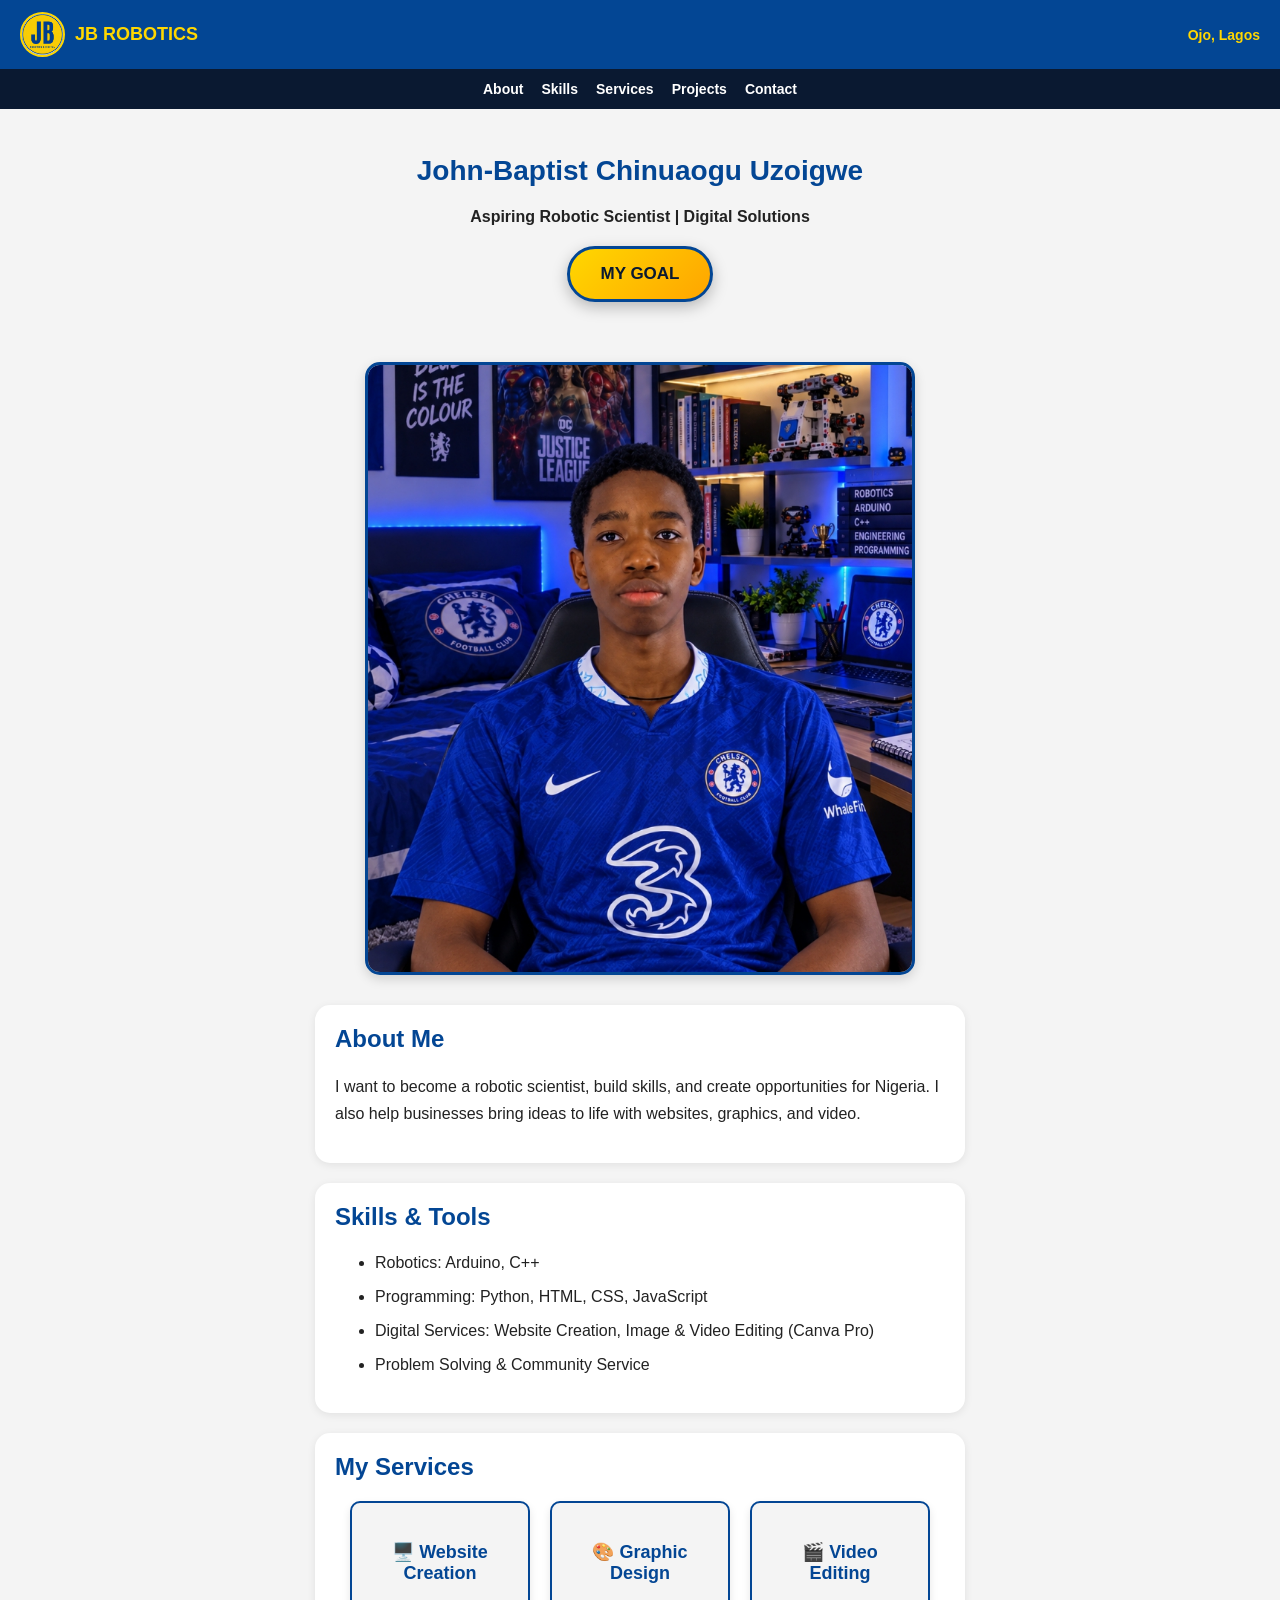
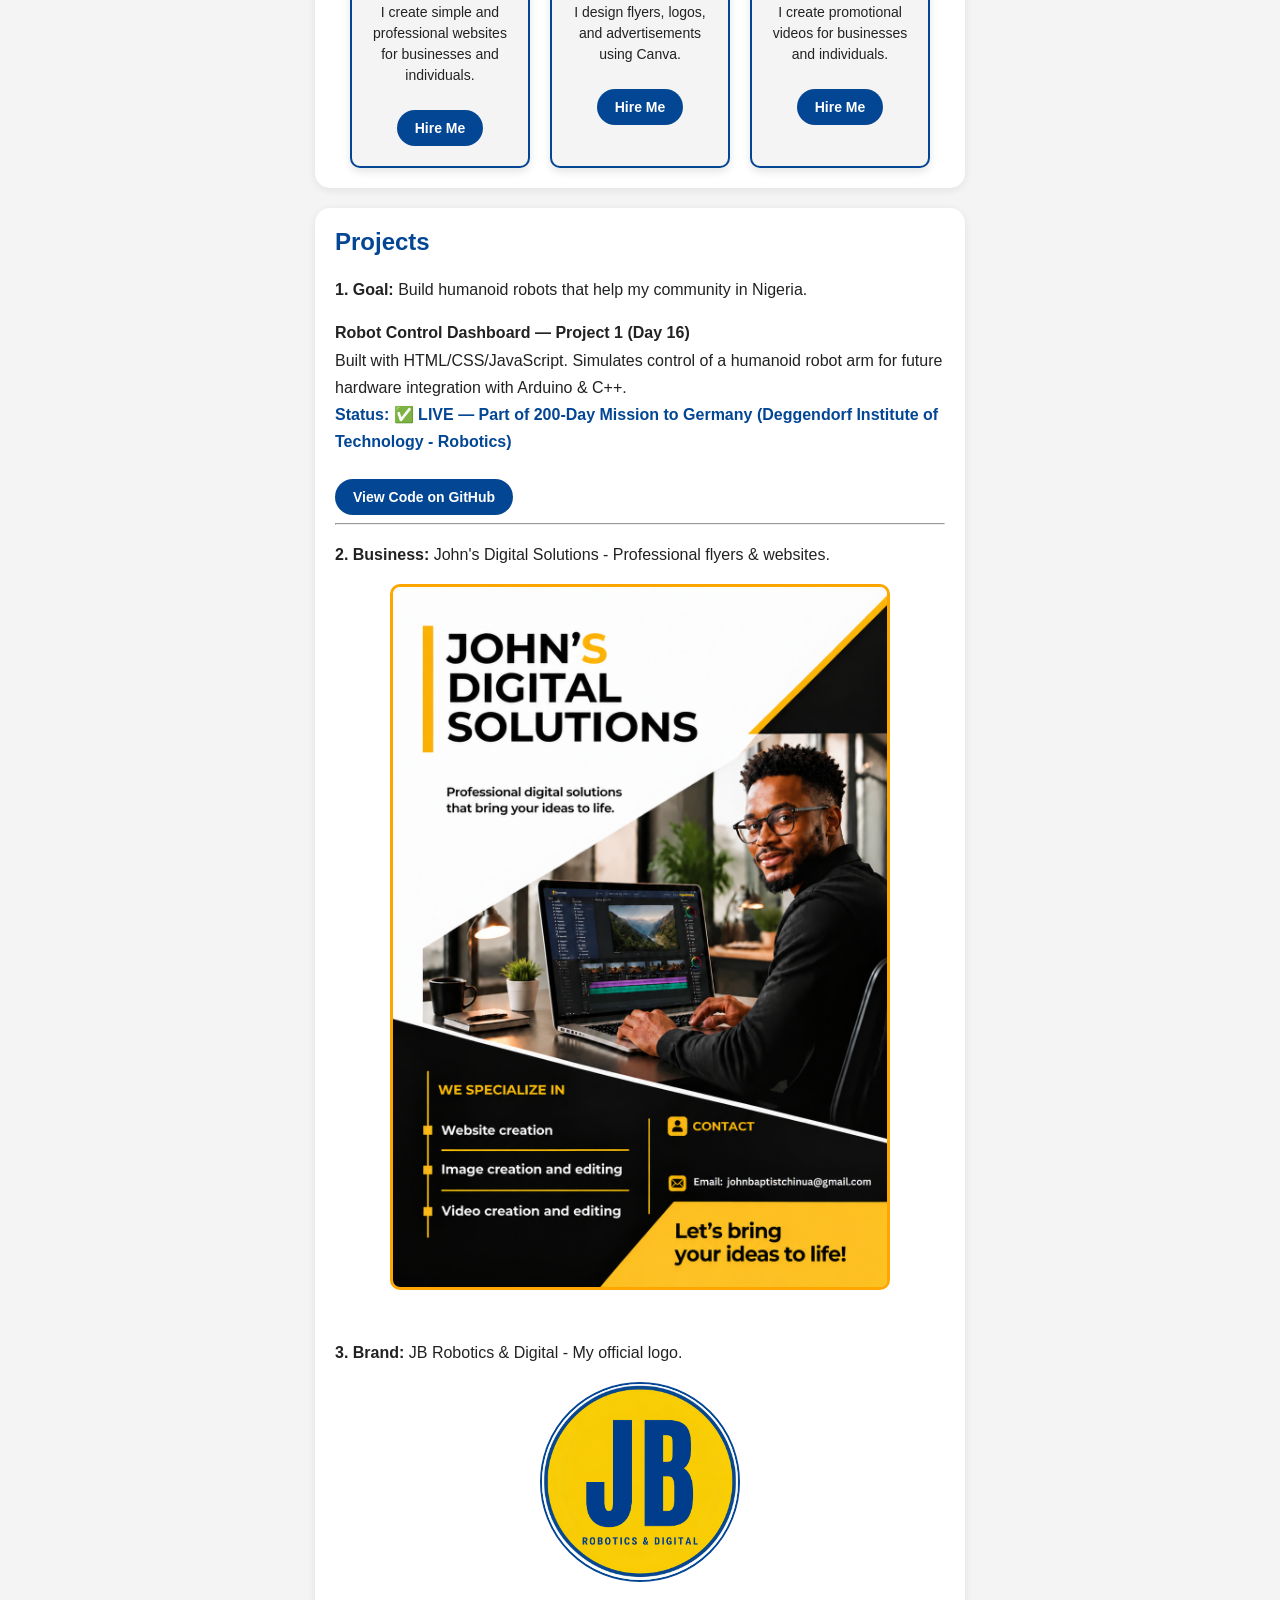
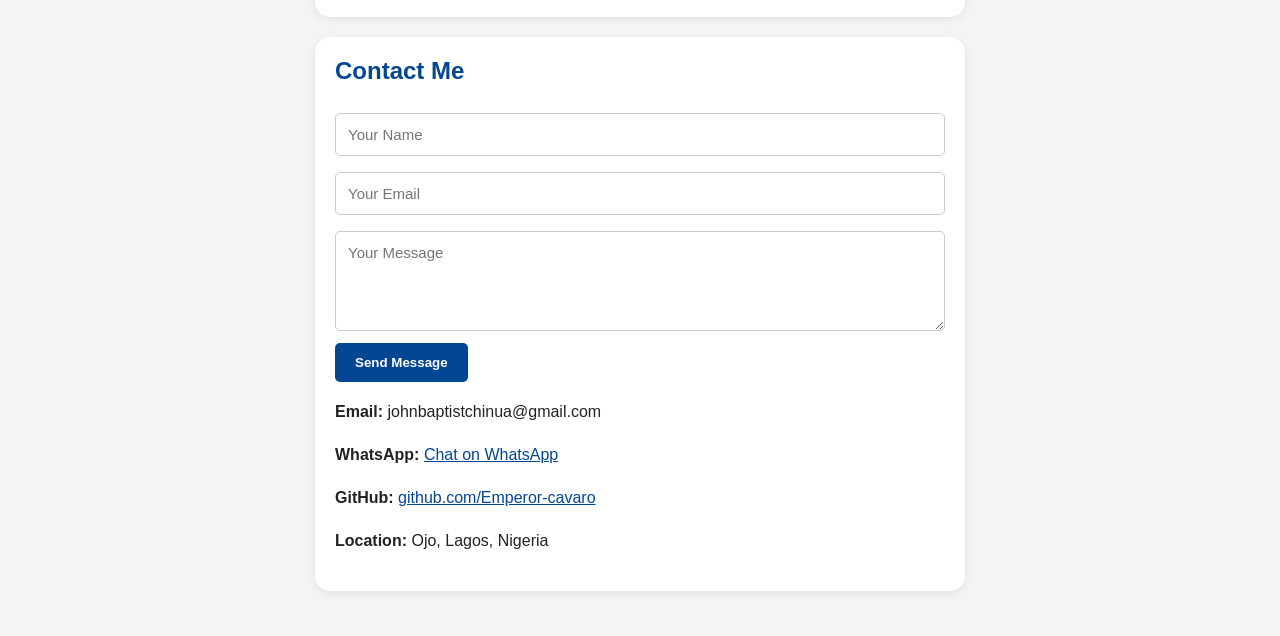
==== commit c4c72a0e: "Update index.html" ====
--- a/index.html
+++ b/index.html
@@ -1,791 +1,218 @@
 <!DOCTYPE html>
 <html lang="en">
-
 <head>
   <meta charset="UTF-8">
+  <title>John-Baptist - Robotics & Digital</title>
   <meta name="viewport" content="width=device-width, initial-scale=1.0">
-
-  <title>John-Baptist | Robotics & Digital Solutions</title>
-
   <link rel="icon" href="logo.png">
-
   <style>
-    * {
-      box-sizing: border-box;
-    }
-
-    html {
-      scroll-behavior: smooth;
-    }
-
+    * { box-sizing: border-box; }
+    html { scroll-behavior: smooth; }
     body {
       font-family: Arial, sans-serif;
-      margin: 0;
-      padding: 0;
+      padding: 0; margin: 0;
       background: #f4f4f4;
+      text-align: center;
       color: #222;
-      text-align: center;
-    }
-
-    /* NAVBAR */
-
+    }
     .navbar {
-      background: #034694;
-      color: white;
+      background: #034694; color: white;
       padding: 12px 20px;
-
-      display: flex;
-      align-items: center;
-      justify-content: space-between;
-
-      position: sticky;
-      top: 0;
-      z-index: 1000;
-    }
-
-    .brand {
-      display: flex;
-      align-items: center;
-      gap: 10px;
-    }
-
+      display: flex; align-items: center; justify-content: space-between;
+      position: sticky; top: 0; z-index: 100;
+    }
+    .brand { display: flex; align-items: center; gap: 10px; }
     .navbar img {
-      width: 45px;
-      height: 45px;
-      border-radius: 50%;
-      border: 2px solid #FFD700;
-      object-fit: cover;
-    }
-
-    .navbar h2 {
-      margin: 0;
-      font-size: 18px;
-      color: #FFD700;
-    }
-
-    .location {
-      color: #FFD700;
-      font-weight: bold;
-      font-size: 14px;
-    }
-
-    /* NAVIGATION LINKS */
-
+      width: 45px; height: 45px; border-radius: 50%;
+      border: 2px solid #FFD700; object-fit: cover;
+    }
+    .navbar h2 { margin: 0; font-size: 18px; color: #FFD700; }
+    .location { color: #FFD700; font-weight: bold; font-size: 14px; }
     .nav-links {
-      background: #0A1931;
-      padding: 12px 5px;
-
-      display: flex;
-      justify-content: center;
-      flex-wrap: wrap;
-      gap: 18px;
-    }
-
-    .nav-links a {
-      color: white;
-      text-decoration: none;
-      font-weight: bold;
-      font-size: 14px;
-      transition: color 0.3s ease;
-    }
-
-    .nav-links a:hover {
-      color: #FFD700;
-    }
-
-    /* MAIN CONTENT */
-
-    .content {
-      padding: 25px 15px;
-    }
-
-    h1,
-    h2 {
-      color: #034694;
-    }
-
-    h1 {
-      font-size: 28px;
-      line-height: 1.3;
-    }
-
-    /* HERO SECTION */
-
+      background: #0A1931; padding: 12px 5px;
+      display: flex; justify-content: center; flex-wrap: wrap; gap: 18px;
+    }
+    .nav-links a { color: white; text-decoration: none; font-weight: bold; font-size: 14px; }
+    .nav-links a:hover { color: #FFD700; }
+    .content { padding: 25px 15px; }
+    h1, h2 { color: #034694; }
+    h1 { font-size: 28px; line-height: 1.3; }
     .hero-area {
-      display: flex;
-      flex-direction: column;
-      align-items: center;
-
-      gap: 40px;
-      margin-top: 25px;
-      margin-bottom: 35px;
-    }
-
+      display: flex; flex-direction: column; align-items: center;
+      gap: 60px; margin-top: 20px; margin-bottom: 30px;
+    }
     .goal-btn {
       display: inline-block;
-
       background: linear-gradient(135deg, #FFD700, #FFA500);
-      color: #0A1931;
-
-      padding: 15px 30px;
-      border: 3px solid #034694;
-      border-radius: 30px;
-
-      font-weight: bold;
-      font-size: 17px;
-      cursor: pointer;
-
-      box-shadow: 0 5px 15px rgba(0, 0, 0, 0.25);
-
-      transition: transform 0.3s ease,
-        box-shadow 0.3s ease;
-    }
-
-    .goal-btn:hover {
-      transform: translateY(-4px);
-      box-shadow: 0 8px 18px rgba(0, 0, 0, 0.3);
-    }
-
-    .goal-btn:active {
-      transform: scale(0.96);
-    }
-
+      color: #0A1931; padding: 15px 30px;
+      border: 3px solid #034694; border-radius: 30px;
+      font-weight: bold; font-size: 17px; cursor: pointer;
+      box-shadow: 0 5px 15px rgba(0,0,0,0.25);
+      transition: transform 0.3s ease, box-shadow 0.3s ease, background 0.3s ease;
+    }
+    .goal-btn:hover { background: #FFA500; transform: translateY(-4px); box-shadow: 0 8px 18px rgba(0,0,0,0.3); }
+    .goal-btn:active { transform: scale(0.96); }
     .profile-img {
-      display: block;
-
-      width: 100%;
-      max-width: 550px;
-      height: auto;
-
-      margin: 0 auto;
-
-      border-radius: 15px;
-      border: 3px solid #034694;
-
-      box-shadow: 0 4px 12px rgba(0, 0, 0, 0.15);
-    }
-
-    /* GENERAL SECTIONS */
-
+      display: block; width: 100%; max-width: 550px; height: auto;
+      margin: 0 auto; border-radius: 15px; border: 3px solid #034694;
+      object-fit: cover; box-shadow: 0 4px 12px rgba(0,0,0,0.15);
+    }
     .section {
-      background: white;
-
-      padding: 25px;
-      margin: 20px auto;
-
-      border-radius: 15px;
-      max-width: 700px;
-
-      text-align: left;
-      overflow-wrap: break-word;
-
-      box-shadow: 0 2px 8px rgba(0, 0, 0, 0.08);
-
+      background: white; padding: 20px; margin: 20px auto;
+      border-radius: 15px; max-width: 650px; text-align: left;
+      overflow-wrap: break-word; box-shadow: 0 2px 8px rgba(0,0,0,0.08);
       scroll-margin-top: 130px;
     }
-
-    .section h2 {
-      margin-top: 0;
-      text-align: center;
-    }
-
-    .section p {
-      line-height: 1.7;
-    }
-
-    .section li {
-      margin-bottom: 10px;
-      line-height: 1.5;
-    }
-
-    /* IMAGES */
-
+    .section h2 { margin-top: 0; }
+    .section p { line-height: 1.7; }
+    .section li { margin-bottom: 10px; line-height: 1.5; }
     .flyer-img {
-      display: block;
-
-      width: 100%;
-      max-width: 500px;
-
-      margin: 15px auto;
-
-      border: 3px solid #FFA500;
-      border-radius: 10px;
-    }
-
+      display: block; width: 100%; max-width: 500px;
+      margin: 15px auto; border: 3px solid #FFA500; border-radius: 10px;
+    }
     .logo-img {
-      display: block;
-
-      width: 200px;
-      max-width: 100%;
-
-      margin: 15px auto;
-
-      border: 2px solid #034694;
-      border-radius: 50%;
-    }
-
-    /* SERVICES */
-
+      display: block; width: 200px; max-width: 100%;
+      margin: 15px auto; border: 2px solid #034694; border-radius: 50%;
+    }
     .services-container {
-      display: flex;
-      justify-content: center;
-      flex-wrap: wrap;
-
-      gap: 20px;
-      margin-top: 20px;
-    }
-
+      display: flex; justify-content: center; flex-wrap: wrap;
+      gap: 20px; margin-top: 20px;
+    }
     .service-card {
-      background: #f4f4f4;
-
-      border: 2px solid #034694;
-      border-radius: 10px;
-
-      padding: 20px;
-      width: 190px;
-
-      text-align: center;
-
-      box-shadow: 0 4px 8px rgba(0, 0, 0, 0.1);
-
-      transition: transform 0.3s ease,
-        box-shadow 0.3s ease;
-    }
-
-    .service-card:hover {
-      transform: translateY(-5px);
-      box-shadow: 0 7px 15px rgba(0, 0, 0, 0.15);
-    }
-
-    .service-card h3 {
-      color: #034694;
-      font-size: 18px;
-    }
-
-    .service-card p {
-      line-height: 1.5;
-      font-size: 14px;
-    }
-
-    /* HIRE BUTTON */
-
+      background: #f4f4f4; border: 2px solid #034694; border-radius: 10px;
+      padding: 20px; width: 180px; text-align: center;
+      box-shadow: 0 4px 8px rgba(0,0,0,0.1);
+      transition: transform 0.3s ease, box-shadow 0.3s ease;
+    }
+    .service-card:hover { transform: translateY(-5px); box-shadow: 0 7px 15px rgba(0,0,0,0.15); }
+    .service-card h3 { color: #034694; font-size: 18px; }
+    .service-card p { line-height: 1.5; font-size: 14px; }
     .hire-btn {
-      display: inline-block;
-
-      background: #034694;
-      color: white;
-
-      padding: 10px 18px;
-      margin-top: 10px;
-
-      border-radius: 20px;
-
-      text-decoration: none;
-      font-weight: bold;
-      font-size: 14px;
-
-      transition: background 0.3s ease,
-        transform 0.3s ease;
-    }
-
-    .hire-btn:hover {
-      background: #FFD700;
-      color: #0A1931;
-      transform: translateY(-3px);
-    }
-
-    /* CONTACT FORM */
-
-    input,
-    textarea,
-    select {
-      width: 100%;
-
-      padding: 12px;
-      margin: 8px 0;
-
-      border: 1px solid #ccc;
-      border-radius: 5px;
-
-      font-family: Arial, sans-serif;
-      font-size: 15px;
-    }
-
-    input:focus,
-    textarea:focus,
-    select:focus {
-      outline: 2px solid #034694;
-      border-color: #034694;
-    }
-
-    textarea {
-      height: 120px;
-      resize: vertical;
-    }
-
+      display: inline-block; background: #034694; color: white;
+      padding: 10px 18px; margin-top: 10px; border-radius: 20px;
+      text-decoration: none; font-weight: bold; font-size: 14px;
+      transition: background 0.3s ease, transform 0.3s ease;
+    }
+    .hire-btn:hover { background: #FFD700; color: #0A1931; transform: translateY(-3px); }
+    input, textarea {
+      width: 100%; padding: 12px; margin: 8px 0;
+      border: 1px solid #ccc; border-radius: 5px;
+      font-family: Arial, sans-serif; font-size: 15px;
+    }
+    input:focus, textarea:focus { outline: 2px solid #034694; border-color: #034694; }
+    textarea { height: 100px; resize: vertical; }
     .submit-btn {
-      background: #034694;
-      color: white;
-
-      padding: 12px 20px;
-
-      border: none;
-      border-radius: 5px;
-
-      font-weight: bold;
-      cursor: pointer;
-
+      background: #034694; color: white; padding: 12px 20px;
+      border: none; border-radius: 5px; font-weight: bold; cursor: pointer;
       transition: background 0.3s ease;
     }
-
-    .submit-btn:hover {
-      background: #0A4A8A;
-    }
-
-    a {
-      color: #034694;
-    }
-
-    /* MOBILE RESPONSIVENESS */
-
+    .submit-btn:hover { background: #0A4A8A; }
+    a { color: #034694; }
     @media (max-width: 480px) {
-
-      .navbar {
-        padding: 10px;
-      }
-
-      .navbar h2 {
-        font-size: 15px;
-      }
-
-      .navbar img {
-        width: 40px;
-        height: 40px;
-      }
-
-      .location {
-        font-size: 11px;
-      }
-
-      .content {
-        padding: 20px 10px;
-      }
-
-      h1 {
-        font-size: 23px;
-      }
-
-      .hero-area {
-        gap: 35px;
-      }
-
-      .profile-img {
-        max-width: 100%;
-      }
-
-      .section {
-        padding: 16px;
-      }
-
-      .nav-links {
-        gap: 12px;
-      }
-
-      .nav-links a {
-        font-size: 12px;
-      }
-
-      .service-card {
-        width: 100%;
-        max-width: 280px;
-      }
-
+      .navbar { padding: 10px; }
+      .navbar h2 { font-size: 15px; }
+      .navbar img { width: 40px; height: 40px; }
+      .location { font-size: 11px; }
+      .content { padding: 20px 10px; }
+      h1 { font-size: 23px; }
+      .hero-area { gap: 50px; }
+      .profile-img { max-width: 100%; }
+      .section { padding: 16px; }
+      .nav-links { gap: 12px; }
+      .nav-links a { font-size: 12px; }
+      .service-card { width: 100%; max-width: 280px; }
     }
   </style>
 </head>
-
 <body>
-
-  <!-- NAVBAR -->
-
   <div class="navbar">
-
     <div class="brand">
-
       <img src="logo.png" alt="JB Robotics Logo">
-
       <h2>JB ROBOTICS</h2>
-
-    </div>
-
+    </div>
     <span class="location">Ojo, Lagos</span>
-
   </div>
-
-
-  <!-- NAVIGATION -->
-
   <nav class="nav-links">
-
     <a href="#about">About</a>
     <a href="#skills">Skills</a>
     <a href="#services">Services</a>
     <a href="#projects">Projects</a>
     <a href="#contact">Contact</a>
-
   </nav>
-
-
-  <!-- MAIN CONTENT -->
-
   <main class="content">
-
-    <h1>
-      John-Baptist Chinuaogu Uzoigwe
-    </h1>
-
-    <p>
-      <b>Aspiring Robotic Scientist | Digital Solutions</b>
-    </p>
-
-
-    <!-- HERO -->
-
+    <h1>John-Baptist Chinuaogu Uzoigwe</h1>
+    <p><b>Aspiring Robotic Scientist | Digital Solutions</b></p>
     <div class="hero-area">
-
-      <button
-        class="goal-btn"
-        type="button"
-        onclick="showGoal()">
-
-        MY GOAL
-
-      </button>
-
-      <img
-        src="me.jpg"
-        alt="John-Baptist"
-        class="profile-img">
-
-    </div>
-
-
-    <!-- ABOUT -->
-
+      <button class="goal-btn" type="button" onclick="showGoal()">MY GOAL</button>
+      <img src="me.jpg" alt="John-Baptist" class="profile-img">
+    </div>
     <div class="section" id="about">
-
       <h2>About Me</h2>
-
-      <p>
-        I want to become a robotic scientist,
-        build skills, and create opportunities
-        for Nigeria.
-
-        I also help businesses bring ideas to life
-        with websites, graphics, and video.
-      </p>
-
-    </div>
-
-
-    <!-- SKILLS -->
-
+      <p>I want to become a robotic scientist, build skills, and create opportunities for Nigeria. I also help businesses bring ideas to life with websites, graphics, and video.</p>
+    </div>
     <div class="section" id="skills">
-
       <h2>Skills & Tools</h2>
-
       <ul>
-
         <li>Robotics: Arduino, C++</li>
-
-        <li>
-          Programming: Python, HTML,
-          CSS, JavaScript
-        </li>
-
-        <li>
-          Digital Services: Website Creation,
-          Image & Video Editing using Canva
-        </li>
-
-        <li>
-          Problem Solving & Community Service
-        </li>
-
+        <li>Programming: Python, HTML, CSS, JavaScript</li>
+        <li>Digital Services: Website Creation, Image & Video Editing (Canva Pro)</li>
+        <li>Problem Solving & Community Service</li>
       </ul>
-
-    </div>
-
-
-    <!-- SERVICES -->
-
+    </div>
     <div class="section" id="services">
-
       <h2>My Services</h2>
-
       <div class="services-container">
-
-
-        <!-- WEBSITE SERVICE -->
-
         <div class="service-card">
-
           <h3>🖥️ Website Creation</h3>
-
-          <p>
-            I create simple and professional
-            websites for businesses and individuals.
-          </p>
-
-          <a href="#contact" class="hire-btn">
-            Hire Me
-          </a>
-
+          <p>I create simple and professional websites for businesses and individuals.</p>
+          <a href="#contact" class="hire-btn">Hire Me</a>
         </div>
-
-
-        <!-- GRAPHIC DESIGN -->
-
         <div class="service-card">
-
           <h3>🎨 Graphic Design</h3>
-
-          <p>
-            I design flyers, logos, and
-            advertisements using Canva.
-          </p>
-
-          <a href="#contact" class="hire-btn">
-            Hire Me
-          </a>
-
+          <p>I design flyers, logos, and advertisements using Canva.</p>
+          <a href="#contact" class="hire-btn">Hire Me</a>
         </div>
-
-
-        <!-- VIDEO EDITING -->
-
         <div class="service-card">
-
           <h3>🎬 Video Editing</h3>
-
-          <p>
-            I create promotional videos
-            for businesses and individuals.
-          </p>
-
-          <a href="#contact" class="hire-btn">
-            Hire Me
-          </a>
-
+          <p>I create promotional videos for businesses and individuals.</p>
+          <a href="#contact" class="hire-btn">Hire Me</a>
         </div>
-
       </div>
-
-    </div>
-
-
-    <!-- PROJECTS -->
+    </div>
 
     <div class="section" id="projects">
-
       <h2>Projects</h2>
-
-      <p>
-        <b>1. Goal:</b>
-        Build humanoid robots that help my community.
-      </p>
-
-      <p>
-        Robot Control Dashboard -
-        Coming Day 15
-      </p>
-
+      <p><b>1. Goal:</b> Build humanoid robots that help my community in Nigeria.</p>
+      <p><b>Robot Control Dashboard — Project 1 (Day 16)</b><br>
+      Built with HTML/CSS/JavaScript. Simulates control of a humanoid robot arm for future hardware integration with Arduino & C++.<br>
+      <span style="color:#034694;font-weight:bold;">Status: ✅ LIVE — Part of 200-Day Mission to Germany (Deggendorf Institute of Technology - Robotics)</span></p>
+      <a href="https://github.com/Emperor-cavaro" target="_blank" class="hire-btn" style="margin-top:8px;">View Code on GitHub</a>
       <hr>
-
-      <p>
-        <b>2. Business:</b>
-        John's Digital Solutions -
-        Professional flyers & websites.
-      </p>
-
-      <img
-        src="flyer.jpg"
-        alt="My Business Flyer"
-        class="flyer-img">
-
+      <p><b>2. Business:</b> John's Digital Solutions - Professional flyers & websites.</p>
+      <img src="flyer.jpg" alt="My Business Flyer" class="flyer-img">
       <br>
-
-      <p>
-        <b>3. Brand:</b>
-        JB Robotics & Digital -
-        My official logo.
-      </p>
-
-      <img
-        src="logo.png"
-        alt="JB Robotics Logo"
-        class="logo-img">
-
-    </div>
-
-
-    <!-- CONTACT -->
+      <p><b>3. Brand:</b> JB Robotics & Digital - My official logo.</p>
+      <img src="logo.png" alt="JB Robotics Logo" class="logo-img">
+    </div>
 
     <div class="section" id="contact">
-
       <h2>Contact Me</h2>
-
-      <p>
-        Need my services?
-        Contact me today for a personalized quote.
-      </p>
-
-
-      <!-- FORM -->
-
-      <form
-        action="https://formspree.io/f/xaenedkq"
-        method="POST">
-
-
-        <label for="name">
-          Your Name
-        </label>
-
-        <input
-          type="text"
-          id="name"
-          name="name"
-          placeholder="Your Name"
-          required>
-
-
-        <label for="email">
-          Your Email
-        </label>
-
-        <input
-          type="email"
-          id="email"
-          name="email"
-          placeholder="Your Email"
-          required>
-
-
-        <label for="service">
-          Select Service
-        </label>
-
-        <select
-          id="service"
-          name="service"
-          required>
-
-          <option value="">
-            Choose a service
-          </option>
-
-          <option value="Website Creation">
-            Website Creation
-          </option>
-
-          <option value="Graphic Design">
-            Graphic Design
-          </option>
-
-          <option value="Video Editing">
-            Video Editing
-          </option>
-
-          <option value="Other">
-            Other
-          </option>
-
-        </select>
-
-
-        <label for="message">
-          Describe Your Project
-        </label>
-
-        <textarea
-          id="message"
-          name="message"
-          placeholder="Describe the service you need"
-          required>
-        </textarea>
-
-
-        <button
-          type="submit"
-          class="submit-btn">
-
-          Send Message
-
-        </button>
-
+      <form action="https://formspree.io/f/xaenedkq" method="POST">
+        <input type="text" name="name" placeholder="Your Name" required>
+        <input type="email" name="email" placeholder="Your Email" required>
+        <textarea name="message" placeholder="Your Message" required></textarea>
+        <button type="submit" class="submit-btn">Send Message</button>
       </form>
-
-
-      <!-- CONTACT INFORMATION -->
-
-      <p>
-        <b>Email:</b>
-        johnbaptistchinua@gmail.com
-      </p>
-
-      <p>
-        <b>WhatsApp:</b>
-
-        <a
-          href="https://wa.me/2349167976333"
-          target="_blank"
-          rel="noopener noreferrer">
-
-          Chat on WhatsApp
-
-        </a>
-
-      </p>
-
-      <p>
-        <b>GitHub:</b>
-
-        <a
-          href="https://github.com/Emperor-cavaro"
-          target="_blank"
-          rel="noopener noreferrer">
-
-          github.com/Emperor-cavaro
-
-        </a>
-
-      </p>
-
-      <p>
-        <b>Location:</b>
-        Ojo, Lagos, Nigeria
-      </p>
-
-    </div>
-
+      <p><b>Email:</b> johnbaptistchinua@gmail.com</p>
+      <p><b>WhatsApp:</b> <a href="https://wa.me/2349167976333" target="_blank">Chat on WhatsApp</a></p>
+      <p><b>GitHub:</b> <a href="https://github.com/Emperor-cavaro" target="_blank" rel="noopener noreferrer">github.com/Emperor-cavaro</a></p>
+      <p><b>Location:</b> Ojo, Lagos, Nigeria</p>
+    </div>
   </main>
-
-
-  <!-- JAVASCRIPT -->
-
   <script>
-
     function showGoal() {
-
-      alert(
-        'I want to build humanoid robots for Nigeria and study Robotics in Germany!'
-      );
-
-    }
-
+      alert('I want to build humanoid robots for Nigeria and study Robotics in Germany!');
+    }
   </script>
-
 </body>
-
 </html>
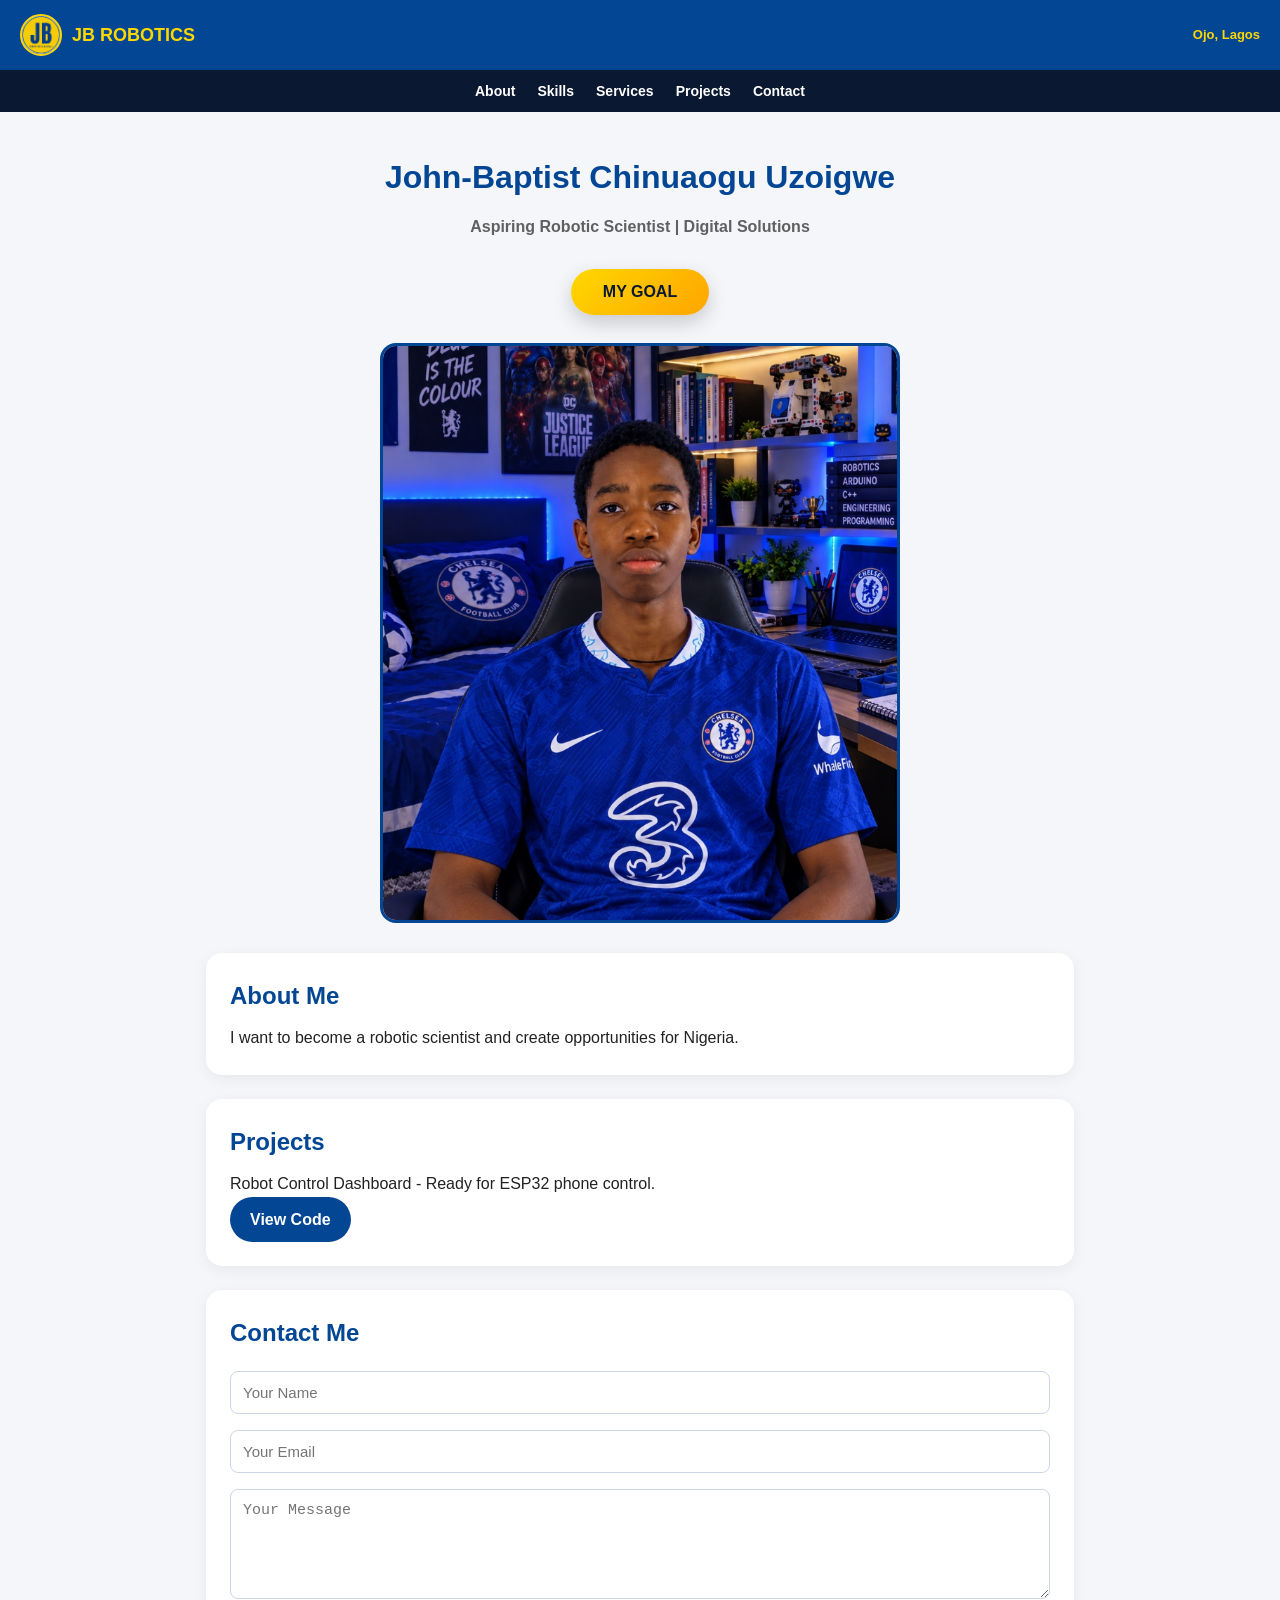
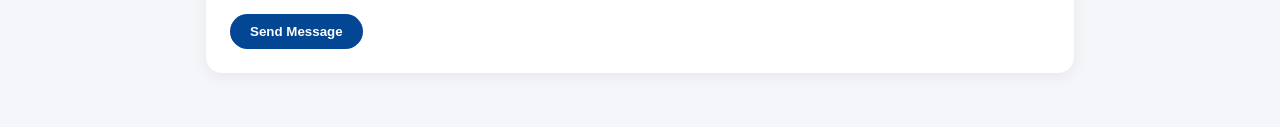
==== commit 8e29f861: "Update index.html" ====
--- a/index.html
+++ b/index.html
@@ -5,196 +5,25 @@
   <title>John-Baptist - Robotics & Digital</title>
   <meta name="viewport" content="width=device-width, initial-scale=1.0">
   <link rel="icon" href="logo.png">
-  <style>
-    * { box-sizing: border-box; }
-    html { scroll-behavior: smooth; }
-    body {
-      font-family: Arial, sans-serif;
-      padding: 0; margin: 0;
-      background: #f4f4f4;
-      text-align: center;
-      color: #222;
-    }
-    .navbar {
-      background: #034694; color: white;
-      padding: 12px 20px;
-      display: flex; align-items: center; justify-content: space-between;
-      position: sticky; top: 0; z-index: 100;
-    }
-    .brand { display: flex; align-items: center; gap: 10px; }
-    .navbar img {
-      width: 45px; height: 45px; border-radius: 50%;
-      border: 2px solid #FFD700; object-fit: cover;
-    }
-    .navbar h2 { margin: 0; font-size: 18px; color: #FFD700; }
-    .location { color: #FFD700; font-weight: bold; font-size: 14px; }
-    .nav-links {
-      background: #0A1931; padding: 12px 5px;
-      display: flex; justify-content: center; flex-wrap: wrap; gap: 18px;
-    }
-    .nav-links a { color: white; text-decoration: none; font-weight: bold; font-size: 14px; }
-    .nav-links a:hover { color: #FFD700; }
-    .content { padding: 25px 15px; }
-    h1, h2 { color: #034694; }
-    h1 { font-size: 28px; line-height: 1.3; }
-    .hero-area {
-      display: flex; flex-direction: column; align-items: center;
-      gap: 60px; margin-top: 20px; margin-bottom: 30px;
-    }
-    .goal-btn {
-      display: inline-block;
-      background: linear-gradient(135deg, #FFD700, #FFA500);
-      color: #0A1931; padding: 15px 30px;
-      border: 3px solid #034694; border-radius: 30px;
-      font-weight: bold; font-size: 17px; cursor: pointer;
-      box-shadow: 0 5px 15px rgba(0,0,0,0.25);
-      transition: transform 0.3s ease, box-shadow 0.3s ease, background 0.3s ease;
-    }
-    .goal-btn:hover { background: #FFA500; transform: translateY(-4px); box-shadow: 0 8px 18px rgba(0,0,0,0.3); }
-    .goal-btn:active { transform: scale(0.96); }
-    .profile-img {
-      display: block; width: 100%; max-width: 550px; height: auto;
-      margin: 0 auto; border-radius: 15px; border: 3px solid #034694;
-      object-fit: cover; box-shadow: 0 4px 12px rgba(0,0,0,0.15);
-    }
-    .section {
-      background: white; padding: 20px; margin: 20px auto;
-      border-radius: 15px; max-width: 650px; text-align: left;
-      overflow-wrap: break-word; box-shadow: 0 2px 8px rgba(0,0,0,0.08);
-      scroll-margin-top: 130px;
-    }
-    .section h2 { margin-top: 0; }
-    .section p { line-height: 1.7; }
-    .section li { margin-bottom: 10px; line-height: 1.5; }
-    .flyer-img {
-      display: block; width: 100%; max-width: 500px;
-      margin: 15px auto; border: 3px solid #FFA500; border-radius: 10px;
-    }
-    .logo-img {
-      display: block; width: 200px; max-width: 100%;
-      margin: 15px auto; border: 2px solid #034694; border-radius: 50%;
-    }
-    .services-container {
-      display: flex; justify-content: center; flex-wrap: wrap;
-      gap: 20px; margin-top: 20px;
-    }
-    .service-card {
-      background: #f4f4f4; border: 2px solid #034694; border-radius: 10px;
-      padding: 20px; width: 180px; text-align: center;
-      box-shadow: 0 4px 8px rgba(0,0,0,0.1);
-      transition: transform 0.3s ease, box-shadow 0.3s ease;
-    }
-    .service-card:hover { transform: translateY(-5px); box-shadow: 0 7px 15px rgba(0,0,0,0.15); }
-    .service-card h3 { color: #034694; font-size: 18px; }
-    .service-card p { line-height: 1.5; font-size: 14px; }
-    .hire-btn {
-      display: inline-block; background: #034694; color: white;
-      padding: 10px 18px; margin-top: 10px; border-radius: 20px;
-      text-decoration: none; font-weight: bold; font-size: 14px;
-      transition: background 0.3s ease, transform 0.3s ease;
-    }
-    .hire-btn:hover { background: #FFD700; color: #0A1931; transform: translateY(-3px); }
-    input, textarea {
-      width: 100%; padding: 12px; margin: 8px 0;
-      border: 1px solid #ccc; border-radius: 5px;
-      font-family: Arial, sans-serif; font-size: 15px;
-    }
-    input:focus, textarea:focus { outline: 2px solid #034694; border-color: #034694; }
-    textarea { height: 100px; resize: vertical; }
-    .submit-btn {
-      background: #034694; color: white; padding: 12px 20px;
-      border: none; border-radius: 5px; font-weight: bold; cursor: pointer;
-      transition: background 0.3s ease;
-    }
-    .submit-btn:hover { background: #0A4A8A; }
-    a { color: #034694; }
-    @media (max-width: 480px) {
-      .navbar { padding: 10px; }
-      .navbar h2 { font-size: 15px; }
-      .navbar img { width: 40px; height: 40px; }
-      .location { font-size: 11px; }
-      .content { padding: 20px 10px; }
-      h1 { font-size: 23px; }
-      .hero-area { gap: 50px; }
-      .profile-img { max-width: 100%; }
-      .section { padding: 16px; }
-      .nav-links { gap: 12px; }
-      .nav-links a { font-size: 12px; }
-      .service-card { width: 100%; max-width: 280px; }
-    }
-  </style>
+  <link rel="stylesheet" href="style.css">
 </head>
 <body>
   <div class="navbar">
-    <div class="brand">
-      <img src="logo.png" alt="JB Robotics Logo">
-      <h2>JB ROBOTICS</h2>
-    </div>
+    <div class="brand"><img src="logo.png" alt="logo"><h2>JB ROBOTICS</h2></div>
     <span class="location">Ojo, Lagos</span>
   </div>
   <nav class="nav-links">
-    <a href="#about">About</a>
-    <a href="#skills">Skills</a>
-    <a href="#services">Services</a>
-    <a href="#projects">Projects</a>
-    <a href="#contact">Contact</a>
+    <a href="#about">About</a><a href="#skills">Skills</a><a href="#services">Services</a><a href="#projects">Projects</a><a href="#contact">Contact</a>
   </nav>
   <main class="content">
     <h1>John-Baptist Chinuaogu Uzoigwe</h1>
-    <p><b>Aspiring Robotic Scientist | Digital Solutions</b></p>
+    <p class="subtitle">Aspiring Robotic Scientist | Digital Solutions</p>
     <div class="hero-area">
-      <button class="goal-btn" type="button" onclick="showGoal()">MY GOAL</button>
+      <button class="goal-btn" onclick="showGoal()">MY GOAL</button>
       <img src="me.jpg" alt="John-Baptist" class="profile-img">
     </div>
-    <div class="section" id="about">
-      <h2>About Me</h2>
-      <p>I want to become a robotic scientist, build skills, and create opportunities for Nigeria. I also help businesses bring ideas to life with websites, graphics, and video.</p>
-    </div>
-    <div class="section" id="skills">
-      <h2>Skills & Tools</h2>
-      <ul>
-        <li>Robotics: Arduino, C++</li>
-        <li>Programming: Python, HTML, CSS, JavaScript</li>
-        <li>Digital Services: Website Creation, Image & Video Editing (Canva Pro)</li>
-        <li>Problem Solving & Community Service</li>
-      </ul>
-    </div>
-    <div class="section" id="services">
-      <h2>My Services</h2>
-      <div class="services-container">
-        <div class="service-card">
-          <h3>🖥️ Website Creation</h3>
-          <p>I create simple and professional websites for businesses and individuals.</p>
-          <a href="#contact" class="hire-btn">Hire Me</a>
-        </div>
-        <div class="service-card">
-          <h3>🎨 Graphic Design</h3>
-          <p>I design flyers, logos, and advertisements using Canva.</p>
-          <a href="#contact" class="hire-btn">Hire Me</a>
-        </div>
-        <div class="service-card">
-          <h3>🎬 Video Editing</h3>
-          <p>I create promotional videos for businesses and individuals.</p>
-          <a href="#contact" class="hire-btn">Hire Me</a>
-        </div>
-      </div>
-    </div>
-
-    <div class="section" id="projects">
-      <h2>Projects</h2>
-      <p><b>1. Goal:</b> Build humanoid robots that help my community in Nigeria.</p>
-      <p><b>Robot Control Dashboard — Project 1 (Day 16)</b><br>
-      Built with HTML/CSS/JavaScript. Simulates control of a humanoid robot arm for future hardware integration with Arduino & C++.<br>
-      <span style="color:#034694;font-weight:bold;">Status: ✅ LIVE — Part of 200-Day Mission to Germany (Deggendorf Institute of Technology - Robotics)</span></p>
-      <a href="https://github.com/Emperor-cavaro" target="_blank" class="hire-btn" style="margin-top:8px;">View Code on GitHub</a>
-      <hr>
-      <p><b>2. Business:</b> John's Digital Solutions - Professional flyers & websites.</p>
-      <img src="flyer.jpg" alt="My Business Flyer" class="flyer-img">
-      <br>
-      <p><b>3. Brand:</b> JB Robotics & Digital - My official logo.</p>
-      <img src="logo.png" alt="JB Robotics Logo" class="logo-img">
-    </div>
-
+    <div class="section" id="about"><h2>About Me</h2><p>I want to become a robotic scientist and create opportunities for Nigeria.</p></div>
+    <div class="section" id="projects"><h2>Projects</h2><p>Robot Control Dashboard - Ready for ESP32 phone control.</p><a href="https://github.com/Emperor-cavaro" class="hire-btn">View Code</a></div>
     <div class="section" id="contact">
       <h2>Contact Me</h2>
       <form action="https://formspree.io/f/xaenedkq" method="POST">
@@ -203,16 +32,8 @@
         <textarea name="message" placeholder="Your Message" required></textarea>
         <button type="submit" class="submit-btn">Send Message</button>
       </form>
-      <p><b>Email:</b> johnbaptistchinua@gmail.com</p>
-      <p><b>WhatsApp:</b> <a href="https://wa.me/2349167976333" target="_blank">Chat on WhatsApp</a></p>
-      <p><b>GitHub:</b> <a href="https://github.com/Emperor-cavaro" target="_blank" rel="noopener noreferrer">github.com/Emperor-cavaro</a></p>
-      <p><b>Location:</b> Ojo, Lagos, Nigeria</p>
     </div>
   </main>
-  <script>
-    function showGoal() {
-      alert('I want to build humanoid robots for Nigeria and study Robotics in Germany!');
-    }
-  </script>
+  <script>function showGoal(){alert('I want to build humanoid robots for Nigeria and study Robotics in Germany!')}</script>
 </body>
 </html>
--- a/style.css
+++ b/style.css
@@ -0,0 +1,33 @@
+:root{
+  --blue:#034694; --dark:#0A1931;
+  --gold:#FFD700; --orange:#FFA500;
+  --bg:#f4f6f9; --radius:16px;
+}
+*{box-sizing:border-box;margin:0;padding:0}
+html{scroll-behavior:smooth}
+body{font-family:Inter, Arial, sans-serif; background:var(--bg); color:#222; line-height:1.6}
+.navbar{background:var(--blue); color:#fff; padding:14px 20px; display:flex; justify-content:space-between; align-items:center; position:sticky; top:0; z-index:1000}
+.brand{display:flex; align-items:center; gap:10px}
+.brand img{width:42px; height:42px; border-radius:50%; border:2px solid var(--gold); object-fit:cover}
+.brand h2{font-size:18px; color:var(--gold)}
+.location{font-size:13px; color:var(--gold); font-weight:600}
+.nav-links{background:var(--dark); display:flex; justify-content:center; gap:22px; flex-wrap:wrap; padding:10px; position:sticky; top:62px; z-index:999}
+.nav-links a{color:#fff; text-decoration:none; font-weight:600; font-size:14px}
+.nav-links a:hover{color:var(--gold)}
+.content{max-width:900px; margin:0 auto; padding:30px 16px; text-align:center}
+h1{color:var(--blue); font-size:32px; margin:10px 0}
+.subtitle{font-weight:700; opacity:.7; margin-bottom:24px}
+.hero-area{display:flex; flex-direction:column; align-items:center; gap:28px; margin:30px 0}
+.goal-btn{background:linear-gradient(135deg,var(--gold),var(--orange)); color:var(--dark); padding:14px 32px; border:none; border-radius:999px; font-weight:800; font-size:16px; cursor:pointer; box-shadow:0 8px 20px rgba(0,0,0,.18); transition:.25s}
+.goal-btn:hover{transform:translateY(-3px) scale(1.02)}
+.profile-img{width:100%; max-width:520px; border-radius:var(--radius); border:3px solid var(--blue)}
+.section{background:#fff; padding:24px; margin:24px auto; border-radius:var(--radius); text-align:left; box-shadow:0 4px 16px rgba(0,0,0,.06); scroll-margin-top:120px}
+.section h2{color:var(--blue); margin-bottom:10px}
+.services-container{display:grid; grid-template-columns:repeat(auto-fit,minmax(200px,1fr)); gap:18px; margin-top:16px}
+.service-card{background:var(--bg); border:1px solid #dde3ee; border-radius:12px; padding:20px; text-align:center; transition:.25s}
+.service-card:hover{transform:translateY(-6px); border-color:var(--blue)}
+.hire-btn,.submit-btn{display:inline-block; background:var(--blue); color:#fff; padding:10px 20px; border-radius:999px; text-decoration:none; font-weight:700; border:none; cursor:pointer; transition:.2s}
+.hire-btn:hover,.submit-btn:hover{background:var(--dark); transform:translateY(-2px)}
+input,textarea{width:100%; padding:12px; margin:8px 0; border-radius:8px; border:1px solid #ccd6e6; font-size:15px}
+input:focus,textarea:focus{outline:none; border-color:var(--blue)}
+textarea{height:110px; resize:vertical}
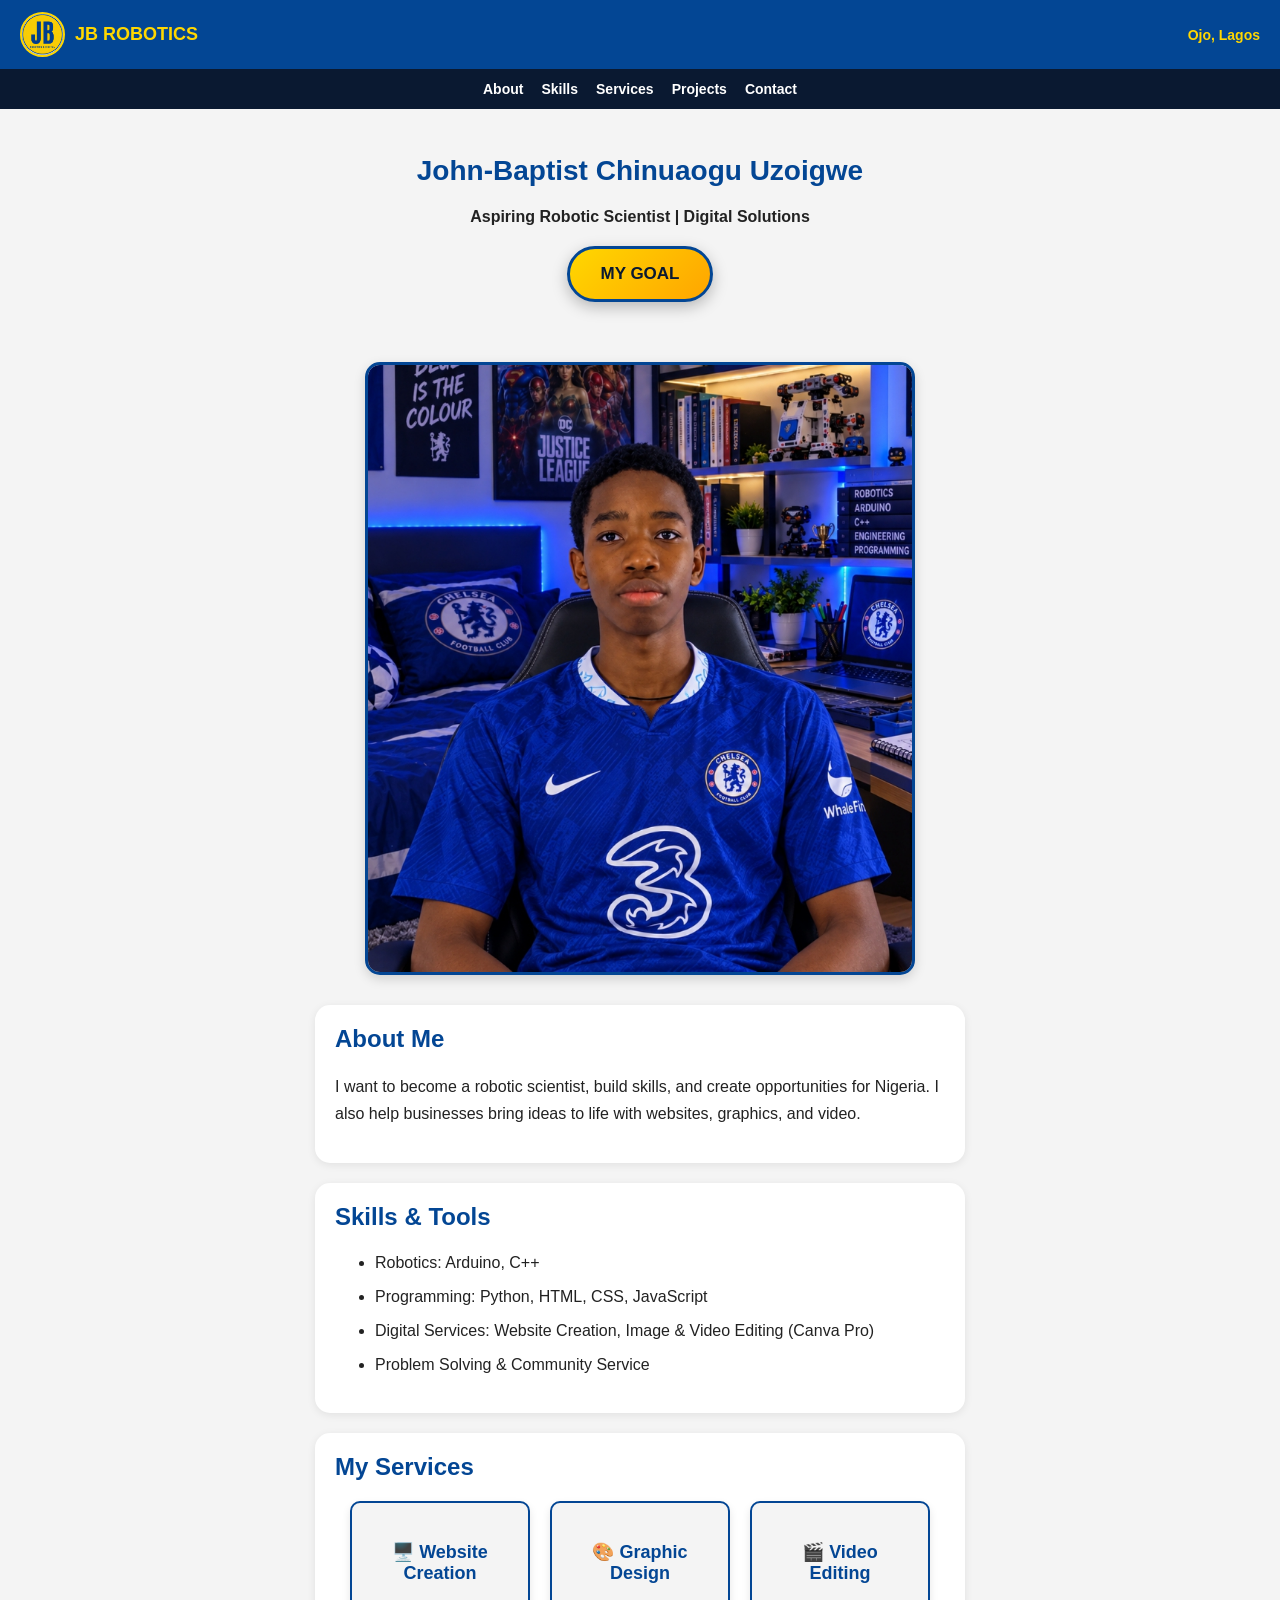
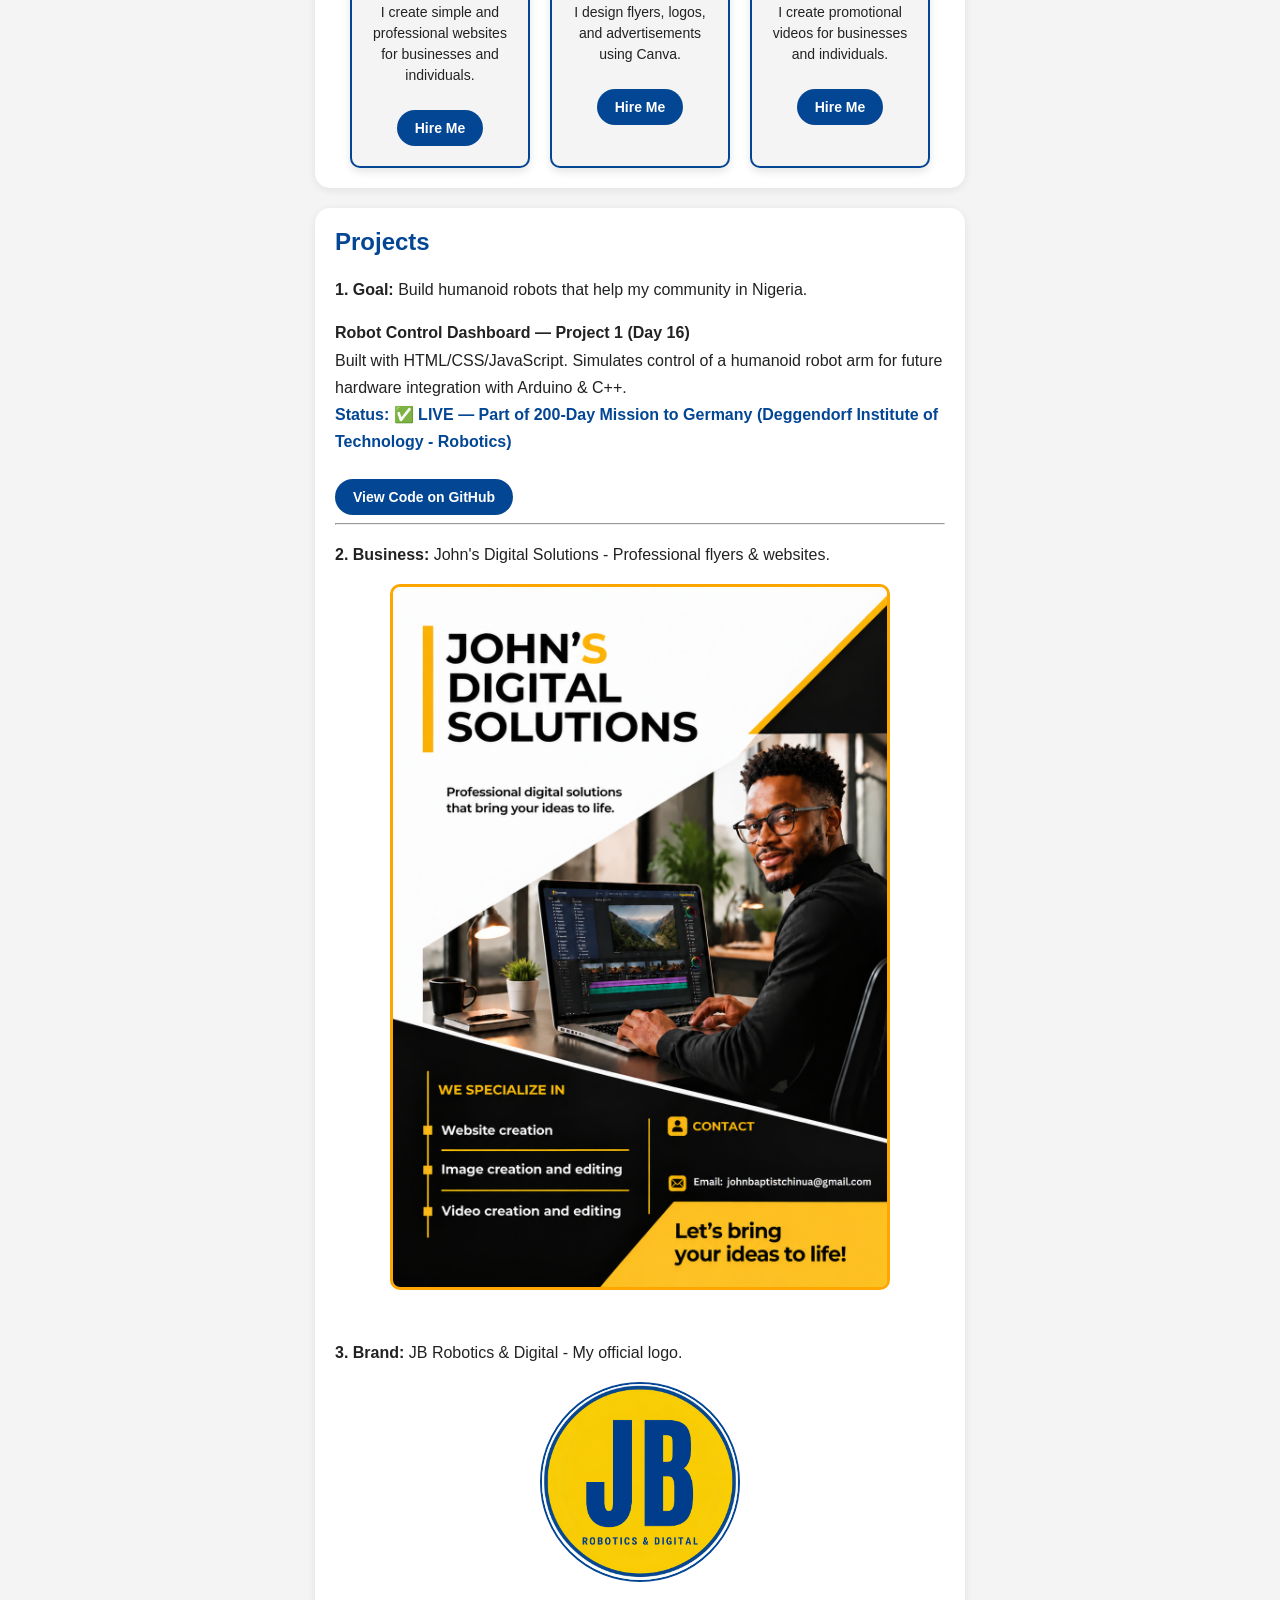
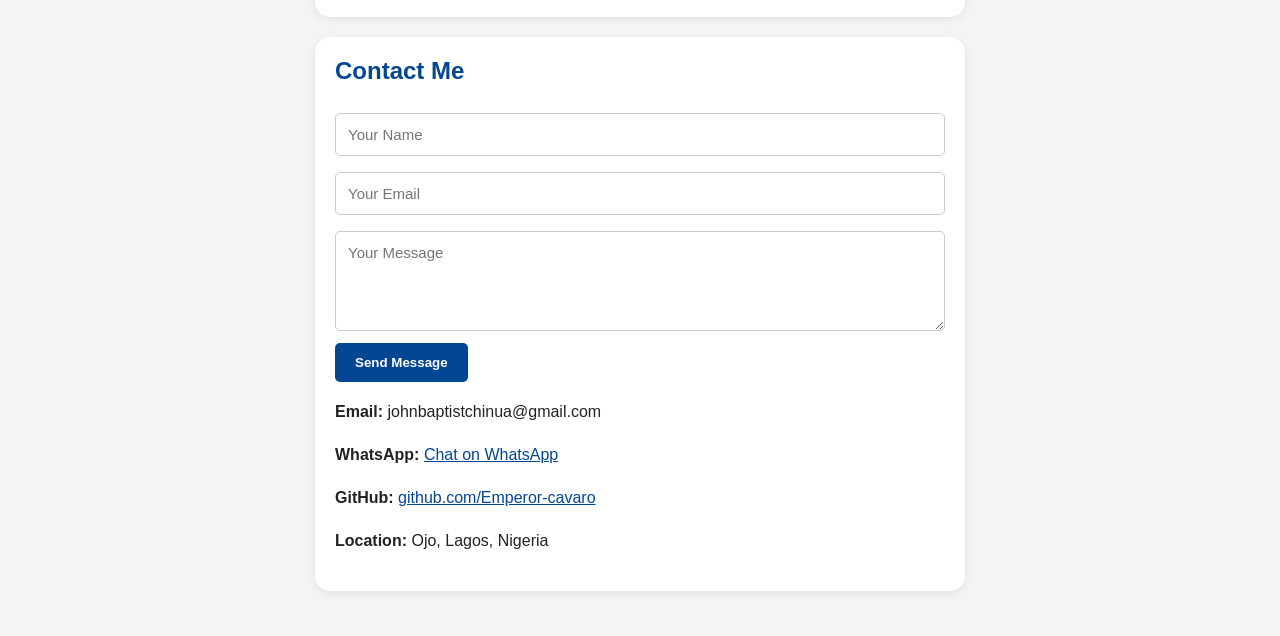
==== commit b1261509: "Update index.html" ====
--- a/index.html
+++ b/index.html
@@ -5,25 +5,196 @@
   <title>John-Baptist - Robotics & Digital</title>
   <meta name="viewport" content="width=device-width, initial-scale=1.0">
   <link rel="icon" href="logo.png">
-  <link rel="stylesheet" href="style.css">
+  <style>
+    * { box-sizing: border-box; }
+    html { scroll-behavior: smooth; }
+    body {
+      font-family: Arial, sans-serif;
+      padding: 0; margin: 0;
+      background: #f4f4f4;
+      text-align: center;
+      color: #222;
+    }
+    .navbar {
+      background: #034694; color: white;
+      padding: 12px 20px;
+      display: flex; align-items: center; justify-content: space-between;
+      position: sticky; top: 0; z-index: 100;
+    }
+    .brand { display: flex; align-items: center; gap: 10px; }
+    .navbar img {
+      width: 45px; height: 45px; border-radius: 50%;
+      border: 2px solid #FFD700; object-fit: cover;
+    }
+    .navbar h2 { margin: 0; font-size: 18px; color: #FFD700; }
+    .location { color: #FFD700; font-weight: bold; font-size: 14px; }
+    .nav-links {
+      background: #0A1931; padding: 12px 5px;
+      display: flex; justify-content: center; flex-wrap: wrap; gap: 18px;
+    }
+    .nav-links a { color: white; text-decoration: none; font-weight: bold; font-size: 14px; }
+    .nav-links a:hover { color: #FFD700; }
+    .content { padding: 25px 15px; }
+    h1, h2 { color: #034694; }
+    h1 { font-size: 28px; line-height: 1.3; }
+    .hero-area {
+      display: flex; flex-direction: column; align-items: center;
+      gap: 60px; margin-top: 20px; margin-bottom: 30px;
+    }
+    .goal-btn {
+      display: inline-block;
+      background: linear-gradient(135deg, #FFD700, #FFA500);
+      color: #0A1931; padding: 15px 30px;
+      border: 3px solid #034694; border-radius: 30px;
+      font-weight: bold; font-size: 17px; cursor: pointer;
+      box-shadow: 0 5px 15px rgba(0,0,0,0.25);
+      transition: transform 0.3s ease, box-shadow 0.3s ease, background 0.3s ease;
+    }
+    .goal-btn:hover { background: #FFA500; transform: translateY(-4px); box-shadow: 0 8px 18px rgba(0,0,0,0.3); }
+    .goal-btn:active { transform: scale(0.96); }
+    .profile-img {
+      display: block; width: 100%; max-width: 550px; height: auto;
+      margin: 0 auto; border-radius: 15px; border: 3px solid #034694;
+      object-fit: cover; box-shadow: 0 4px 12px rgba(0,0,0,0.15);
+    }
+    .section {
+      background: white; padding: 20px; margin: 20px auto;
+      border-radius: 15px; max-width: 650px; text-align: left;
+      overflow-wrap: break-word; box-shadow: 0 2px 8px rgba(0,0,0,0.08);
+      scroll-margin-top: 130px;
+    }
+    .section h2 { margin-top: 0; }
+    .section p { line-height: 1.7; }
+    .section li { margin-bottom: 10px; line-height: 1.5; }
+    .flyer-img {
+      display: block; width: 100%; max-width: 500px;
+      margin: 15px auto; border: 3px solid #FFA500; border-radius: 10px;
+    }
+    .logo-img {
+      display: block; width: 200px; max-width: 100%;
+      margin: 15px auto; border: 2px solid #034694; border-radius: 50%;
+    }
+    .services-container {
+      display: flex; justify-content: center; flex-wrap: wrap;
+      gap: 20px; margin-top: 20px;
+    }
+    .service-card {
+      background: #f4f4f4; border: 2px solid #034694; border-radius: 10px;
+      padding: 20px; width: 180px; text-align: center;
+      box-shadow: 0 4px 8px rgba(0,0,0,0.1);
+      transition: transform 0.3s ease, box-shadow 0.3s ease;
+    }
+    .service-card:hover { transform: translateY(-5px); box-shadow: 0 7px 15px rgba(0,0,0,0.15); }
+    .service-card h3 { color: #034694; font-size: 18px; }
+    .service-card p { line-height: 1.5; font-size: 14px; }
+    .hire-btn {
+      display: inline-block; background: #034694; color: white;
+      padding: 10px 18px; margin-top: 10px; border-radius: 20px;
+      text-decoration: none; font-weight: bold; font-size: 14px;
+      transition: background 0.3s ease, transform 0.3s ease;
+    }
+    .hire-btn:hover { background: #FFD700; color: #0A1931; transform: translateY(-3px); }
+    input, textarea {
+      width: 100%; padding: 12px; margin: 8px 0;
+      border: 1px solid #ccc; border-radius: 5px;
+      font-family: Arial, sans-serif; font-size: 15px;
+    }
+    input:focus, textarea:focus { outline: 2px solid #034694; border-color: #034694; }
+    textarea { height: 100px; resize: vertical; }
+    .submit-btn {
+      background: #034694; color: white; padding: 12px 20px;
+      border: none; border-radius: 5px; font-weight: bold; cursor: pointer;
+      transition: background 0.3s ease;
+    }
+    .submit-btn:hover { background: #0A4A8A; }
+    a { color: #034694; }
+    @media (max-width: 480px) {
+      .navbar { padding: 10px; }
+      .navbar h2 { font-size: 15px; }
+      .navbar img { width: 40px; height: 40px; }
+      .location { font-size: 11px; }
+      .content { padding: 20px 10px; }
+      h1 { font-size: 23px; }
+      .hero-area { gap: 50px; }
+      .profile-img { max-width: 100%; }
+      .section { padding: 16px; }
+      .nav-links { gap: 12px; }
+      .nav-links a { font-size: 12px; }
+      .service-card { width: 100%; max-width: 280px; }
+    }
+  </style>
 </head>
 <body>
   <div class="navbar">
-    <div class="brand"><img src="logo.png" alt="logo"><h2>JB ROBOTICS</h2></div>
+    <div class="brand">
+      <img src="logo.png" alt="JB Robotics Logo">
+      <h2>JB ROBOTICS</h2>
+    </div>
     <span class="location">Ojo, Lagos</span>
   </div>
   <nav class="nav-links">
-    <a href="#about">About</a><a href="#skills">Skills</a><a href="#services">Services</a><a href="#projects">Projects</a><a href="#contact">Contact</a>
+    <a href="#about">About</a>
+    <a href="#skills">Skills</a>
+    <a href="#services">Services</a>
+    <a href="#projects">Projects</a>
+    <a href="#contact">Contact</a>
   </nav>
   <main class="content">
     <h1>John-Baptist Chinuaogu Uzoigwe</h1>
-    <p class="subtitle">Aspiring Robotic Scientist | Digital Solutions</p>
+    <p><b>Aspiring Robotic Scientist | Digital Solutions</b></p>
     <div class="hero-area">
-      <button class="goal-btn" onclick="showGoal()">MY GOAL</button>
+      <button class="goal-btn" type="button" onclick="showGoal()">MY GOAL</button>
       <img src="me.jpg" alt="John-Baptist" class="profile-img">
     </div>
-    <div class="section" id="about"><h2>About Me</h2><p>I want to become a robotic scientist and create opportunities for Nigeria.</p></div>
-    <div class="section" id="projects"><h2>Projects</h2><p>Robot Control Dashboard - Ready for ESP32 phone control.</p><a href="https://github.com/Emperor-cavaro" class="hire-btn">View Code</a></div>
+    <div class="section" id="about">
+      <h2>About Me</h2>
+      <p>I want to become a robotic scientist, build skills, and create opportunities for Nigeria. I also help businesses bring ideas to life with websites, graphics, and video.</p>
+    </div>
+    <div class="section" id="skills">
+      <h2>Skills & Tools</h2>
+      <ul>
+        <li>Robotics: Arduino, C++</li>
+        <li>Programming: Python, HTML, CSS, JavaScript</li>
+        <li>Digital Services: Website Creation, Image & Video Editing (Canva Pro)</li>
+        <li>Problem Solving & Community Service</li>
+      </ul>
+    </div>
+    <div class="section" id="services">
+      <h2>My Services</h2>
+      <div class="services-container">
+        <div class="service-card">
+          <h3>🖥️ Website Creation</h3>
+          <p>I create simple and professional websites for businesses and individuals.</p>
+          <a href="#contact" class="hire-btn">Hire Me</a>
+        </div>
+        <div class="service-card">
+          <h3>🎨 Graphic Design</h3>
+          <p>I design flyers, logos, and advertisements using Canva.</p>
+          <a href="#contact" class="hire-btn">Hire Me</a>
+        </div>
+        <div class="service-card">
+          <h3>🎬 Video Editing</h3>
+          <p>I create promotional videos for businesses and individuals.</p>
+          <a href="#contact" class="hire-btn">Hire Me</a>
+        </div>
+      </div>
+    </div>
+
+    <div class="section" id="projects">
+      <h2>Projects</h2>
+      <p><b>1. Goal:</b> Build humanoid robots that help my community in Nigeria.</p>
+      <p><b>Robot Control Dashboard — Project 1 (Day 16)</b><br>
+      Built with HTML/CSS/JavaScript. Simulates control of a humanoid robot arm for future hardware integration with Arduino & C++.<br>
+      <span style="color:#034694;font-weight:bold;">Status: ✅ LIVE — Part of 200-Day Mission to Germany (Deggendorf Institute of Technology - Robotics)</span></p>
+      <a href="https://github.com/Emperor-cavaro" target="_blank" class="hire-btn" style="margin-top:8px;">View Code on GitHub</a>
+      <hr>
+      <p><b>2. Business:</b> John's Digital Solutions - Professional flyers & websites.</p>
+      <img src="flyer.jpg" alt="My Business Flyer" class="flyer-img">
+      <br>
+      <p><b>3. Brand:</b> JB Robotics & Digital - My official logo.</p>
+      <img src="logo.png" alt="JB Robotics Logo" class="logo-img">
+    </div>
+
     <div class="section" id="contact">
       <h2>Contact Me</h2>
       <form action="https://formspree.io/f/xaenedkq" method="POST">
@@ -32,8 +203,16 @@
         <textarea name="message" placeholder="Your Message" required></textarea>
         <button type="submit" class="submit-btn">Send Message</button>
       </form>
+      <p><b>Email:</b> johnbaptistchinua@gmail.com</p>
+      <p><b>WhatsApp:</b> <a href="https://wa.me/2349167976333" target="_blank">Chat on WhatsApp</a></p>
+      <p><b>GitHub:</b> <a href="https://github.com/Emperor-cavaro" target="_blank" rel="noopener noreferrer">github.com/Emperor-cavaro</a></p>
+      <p><b>Location:</b> Ojo, Lagos, Nigeria</p>
     </div>
   </main>
-  <script>function showGoal(){alert('I want to build humanoid robots for Nigeria and study Robotics in Germany!')}</script>
+  <script>
+    function showGoal() {
+      alert('I want to build humanoid robots for Nigeria and study Robotics in Germany!');
+    }
+  </script>
 </body>
 </html>
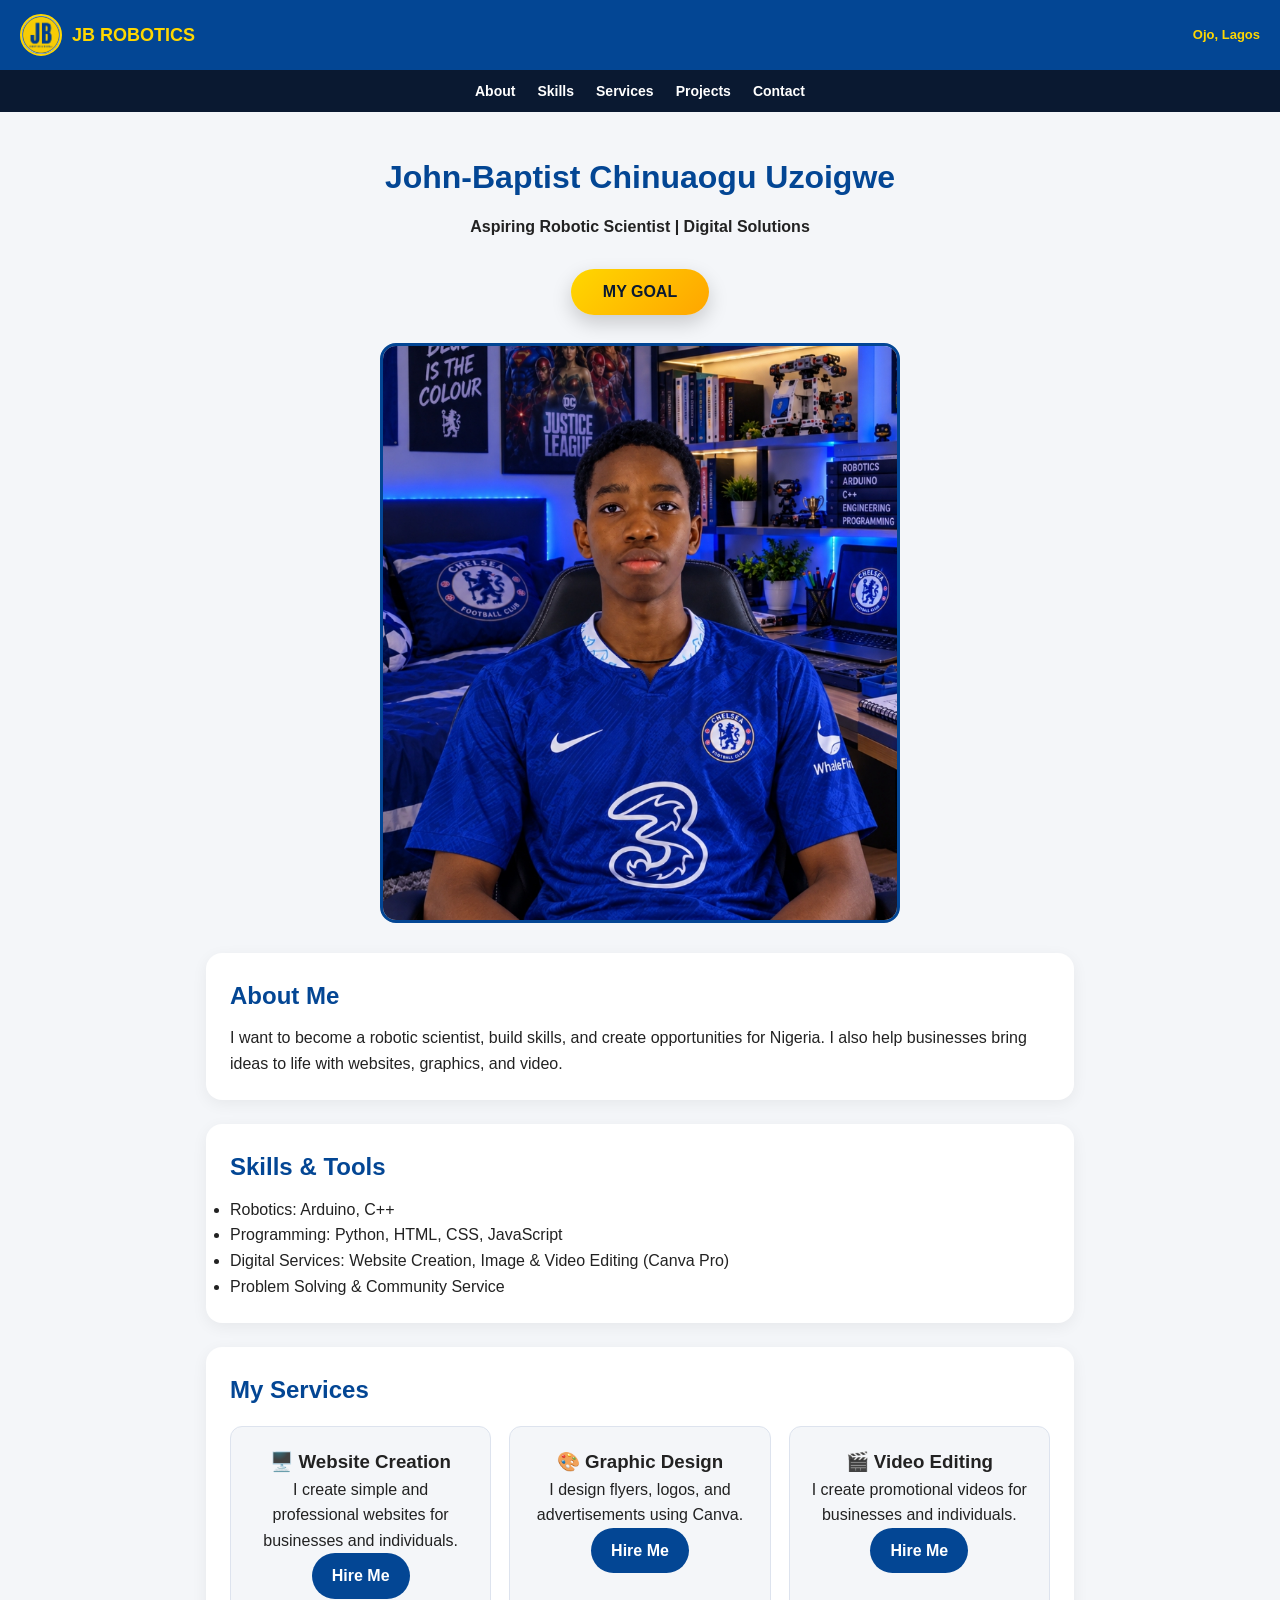
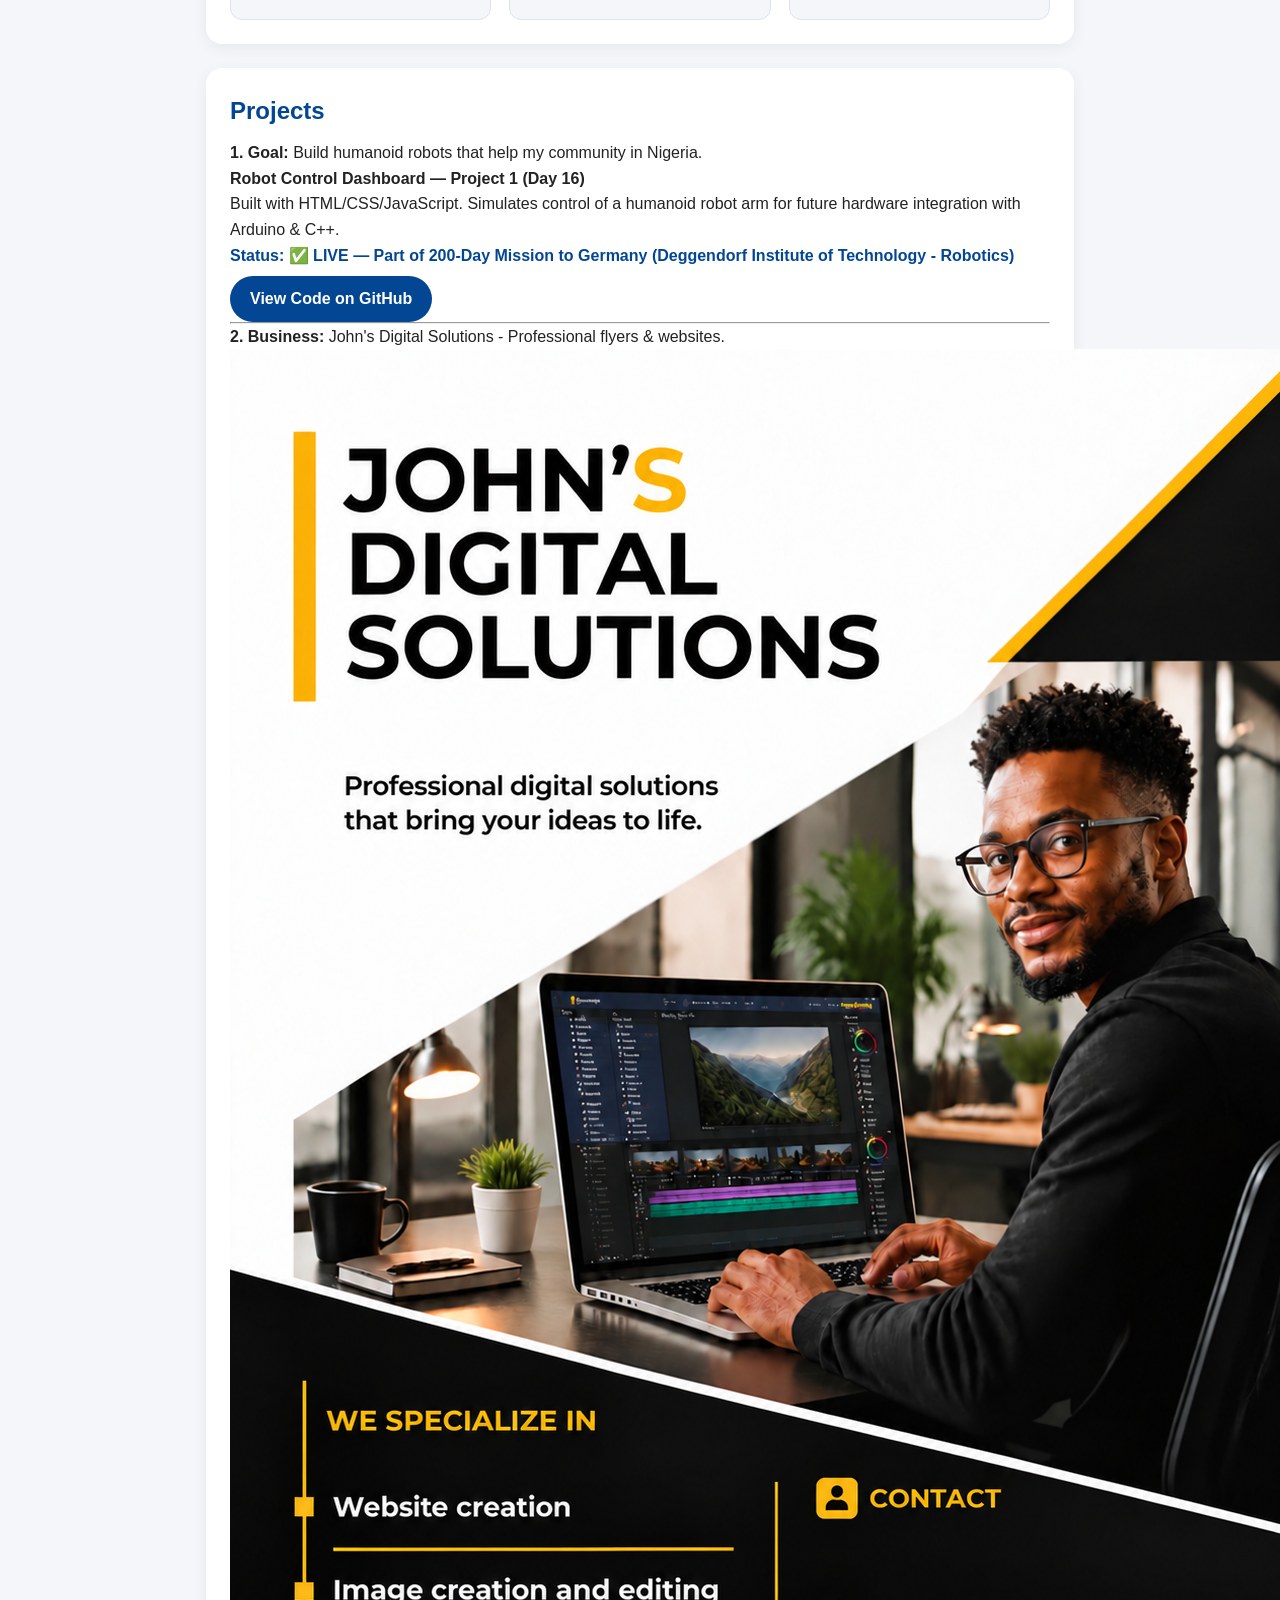
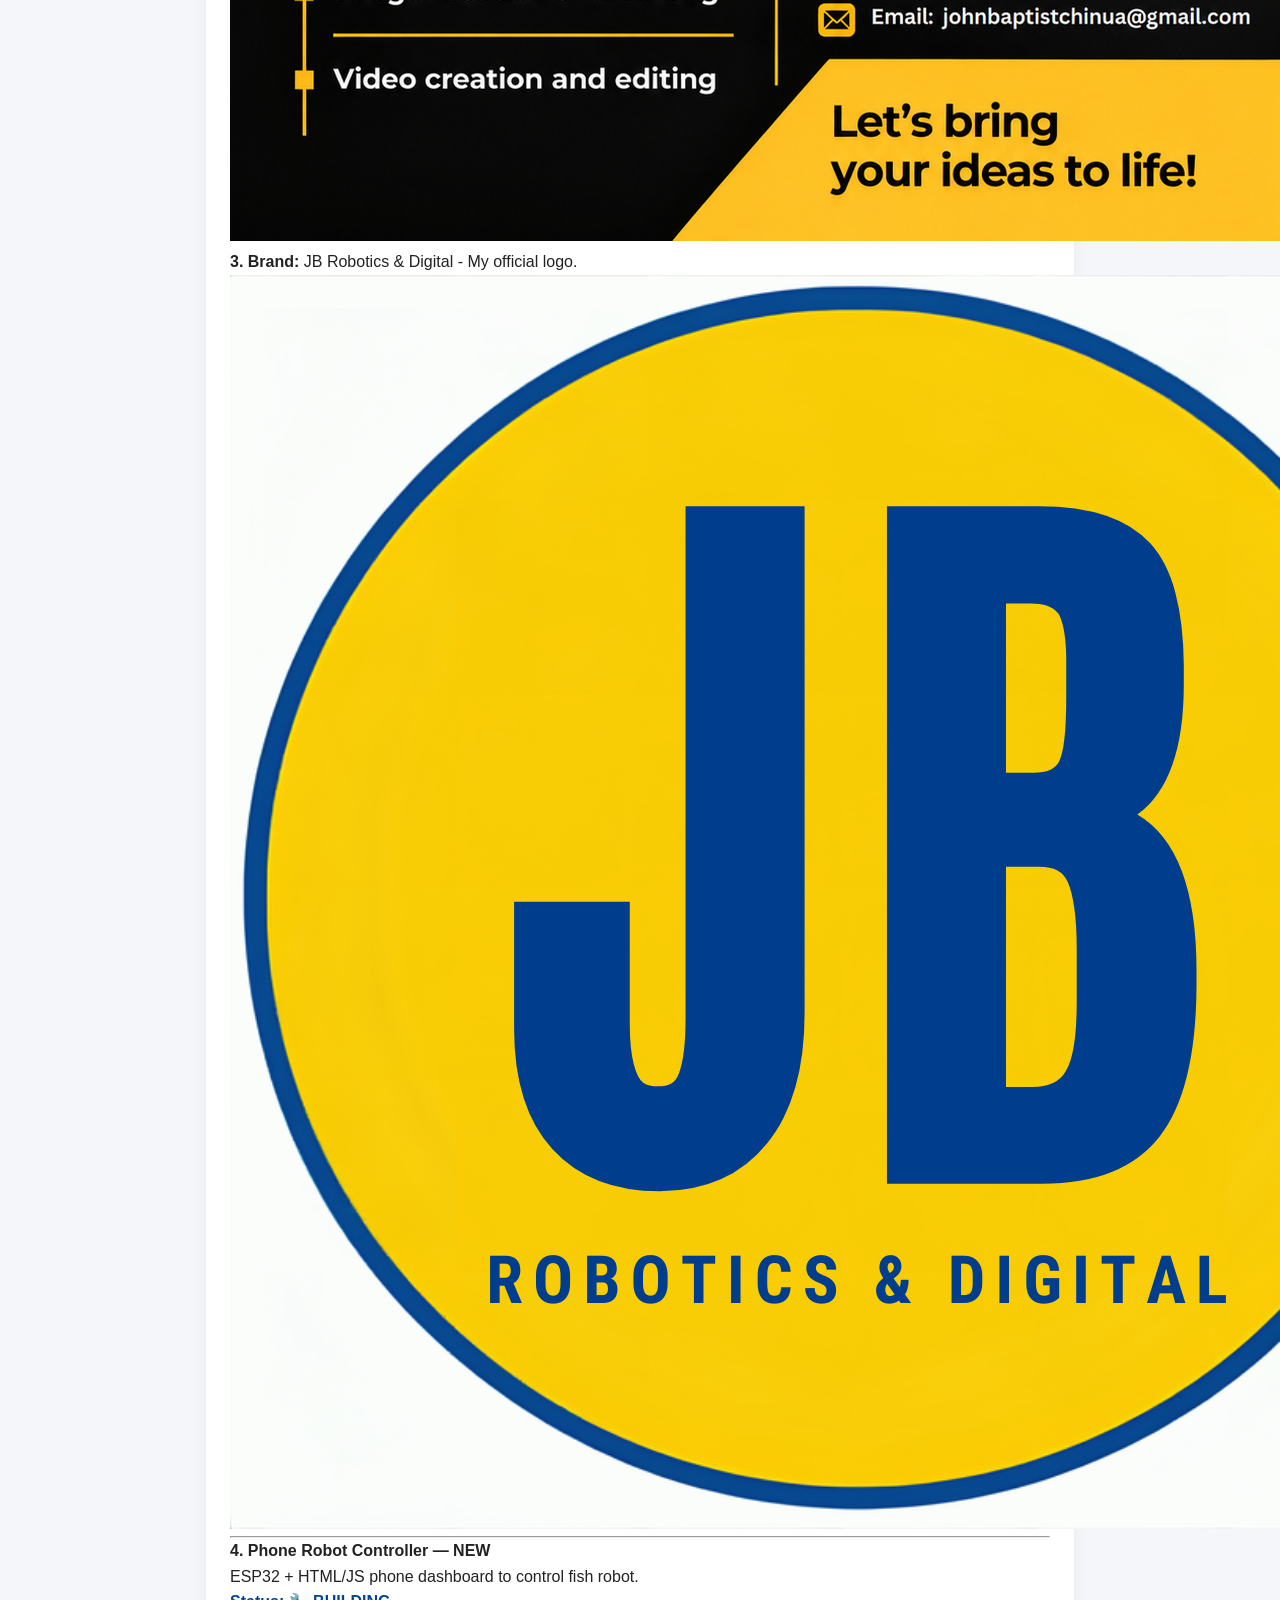
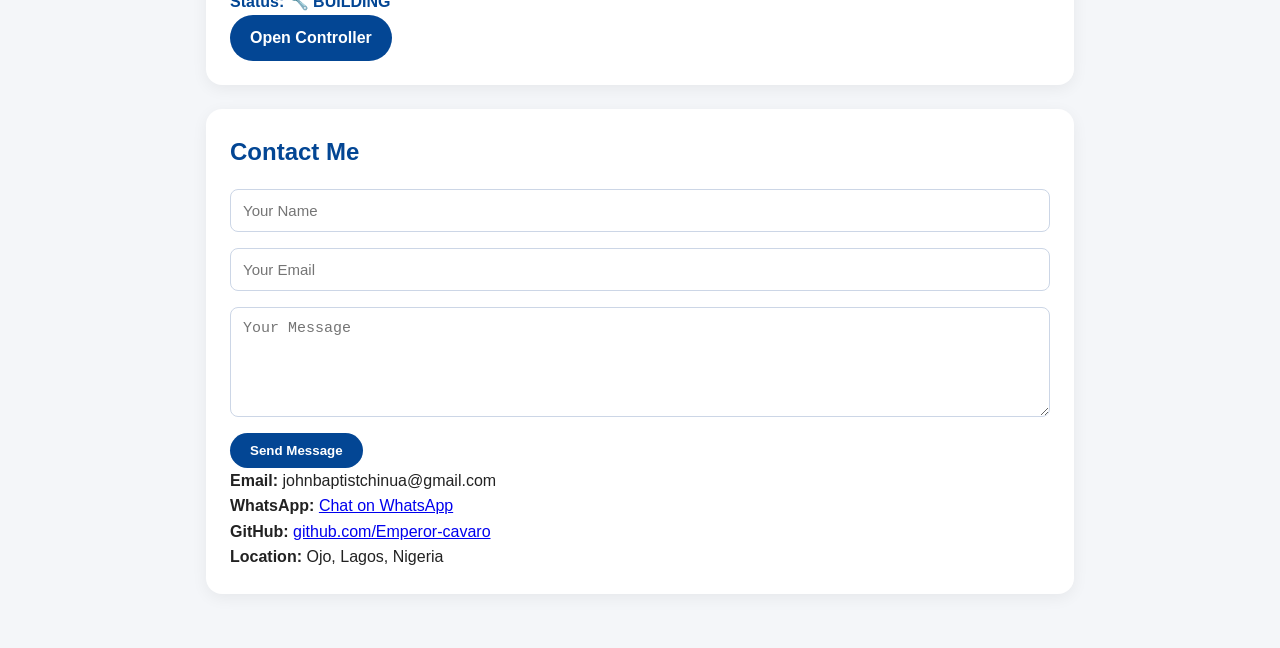
==== commit d4c50e2c: "Update index.html" ====
--- a/index.html
+++ b/index.html
@@ -5,139 +5,15 @@
   <title>John-Baptist - Robotics & Digital</title>
   <meta name="viewport" content="width=device-width, initial-scale=1.0">
   <link rel="icon" href="logo.png">
-  <style>
-    * { box-sizing: border-box; }
-    html { scroll-behavior: smooth; }
-    body {
-      font-family: Arial, sans-serif;
-      padding: 0; margin: 0;
-      background: #f4f4f4;
-      text-align: center;
-      color: #222;
-    }
-    .navbar {
-      background: #034694; color: white;
-      padding: 12px 20px;
-      display: flex; align-items: center; justify-content: space-between;
-      position: sticky; top: 0; z-index: 100;
-    }
-    .brand { display: flex; align-items: center; gap: 10px; }
-    .navbar img {
-      width: 45px; height: 45px; border-radius: 50%;
-      border: 2px solid #FFD700; object-fit: cover;
-    }
-    .navbar h2 { margin: 0; font-size: 18px; color: #FFD700; }
-    .location { color: #FFD700; font-weight: bold; font-size: 14px; }
-    .nav-links {
-      background: #0A1931; padding: 12px 5px;
-      display: flex; justify-content: center; flex-wrap: wrap; gap: 18px;
-    }
-    .nav-links a { color: white; text-decoration: none; font-weight: bold; font-size: 14px; }
-    .nav-links a:hover { color: #FFD700; }
-    .content { padding: 25px 15px; }
-    h1, h2 { color: #034694; }
-    h1 { font-size: 28px; line-height: 1.3; }
-    .hero-area {
-      display: flex; flex-direction: column; align-items: center;
-      gap: 60px; margin-top: 20px; margin-bottom: 30px;
-    }
-    .goal-btn {
-      display: inline-block;
-      background: linear-gradient(135deg, #FFD700, #FFA500);
-      color: #0A1931; padding: 15px 30px;
-      border: 3px solid #034694; border-radius: 30px;
-      font-weight: bold; font-size: 17px; cursor: pointer;
-      box-shadow: 0 5px 15px rgba(0,0,0,0.25);
-      transition: transform 0.3s ease, box-shadow 0.3s ease, background 0.3s ease;
-    }
-    .goal-btn:hover { background: #FFA500; transform: translateY(-4px); box-shadow: 0 8px 18px rgba(0,0,0,0.3); }
-    .goal-btn:active { transform: scale(0.96); }
-    .profile-img {
-      display: block; width: 100%; max-width: 550px; height: auto;
-      margin: 0 auto; border-radius: 15px; border: 3px solid #034694;
-      object-fit: cover; box-shadow: 0 4px 12px rgba(0,0,0,0.15);
-    }
-    .section {
-      background: white; padding: 20px; margin: 20px auto;
-      border-radius: 15px; max-width: 650px; text-align: left;
-      overflow-wrap: break-word; box-shadow: 0 2px 8px rgba(0,0,0,0.08);
-      scroll-margin-top: 130px;
-    }
-    .section h2 { margin-top: 0; }
-    .section p { line-height: 1.7; }
-    .section li { margin-bottom: 10px; line-height: 1.5; }
-    .flyer-img {
-      display: block; width: 100%; max-width: 500px;
-      margin: 15px auto; border: 3px solid #FFA500; border-radius: 10px;
-    }
-    .logo-img {
-      display: block; width: 200px; max-width: 100%;
-      margin: 15px auto; border: 2px solid #034694; border-radius: 50%;
-    }
-    .services-container {
-      display: flex; justify-content: center; flex-wrap: wrap;
-      gap: 20px; margin-top: 20px;
-    }
-    .service-card {
-      background: #f4f4f4; border: 2px solid #034694; border-radius: 10px;
-      padding: 20px; width: 180px; text-align: center;
-      box-shadow: 0 4px 8px rgba(0,0,0,0.1);
-      transition: transform 0.3s ease, box-shadow 0.3s ease;
-    }
-    .service-card:hover { transform: translateY(-5px); box-shadow: 0 7px 15px rgba(0,0,0,0.15); }
-    .service-card h3 { color: #034694; font-size: 18px; }
-    .service-card p { line-height: 1.5; font-size: 14px; }
-    .hire-btn {
-      display: inline-block; background: #034694; color: white;
-      padding: 10px 18px; margin-top: 10px; border-radius: 20px;
-      text-decoration: none; font-weight: bold; font-size: 14px;
-      transition: background 0.3s ease, transform 0.3s ease;
-    }
-    .hire-btn:hover { background: #FFD700; color: #0A1931; transform: translateY(-3px); }
-    input, textarea {
-      width: 100%; padding: 12px; margin: 8px 0;
-      border: 1px solid #ccc; border-radius: 5px;
-      font-family: Arial, sans-serif; font-size: 15px;
-    }
-    input:focus, textarea:focus { outline: 2px solid #034694; border-color: #034694; }
-    textarea { height: 100px; resize: vertical; }
-    .submit-btn {
-      background: #034694; color: white; padding: 12px 20px;
-      border: none; border-radius: 5px; font-weight: bold; cursor: pointer;
-      transition: background 0.3s ease;
-    }
-    .submit-btn:hover { background: #0A4A8A; }
-    a { color: #034694; }
-    @media (max-width: 480px) {
-      .navbar { padding: 10px; }
-      .navbar h2 { font-size: 15px; }
-      .navbar img { width: 40px; height: 40px; }
-      .location { font-size: 11px; }
-      .content { padding: 20px 10px; }
-      h1 { font-size: 23px; }
-      .hero-area { gap: 50px; }
-      .profile-img { max-width: 100%; }
-      .section { padding: 16px; }
-      .nav-links { gap: 12px; }
-      .nav-links a { font-size: 12px; }
-      .service-card { width: 100%; max-width: 280px; }
-    }
-  </style>
+  <link rel="stylesheet" href="style.css">
 </head>
 <body>
   <div class="navbar">
-    <div class="brand">
-      <img src="logo.png" alt="JB Robotics Logo">
-      <h2>JB ROBOTICS</h2>
-    </div>
+    <div class="brand"><img src="logo.png" alt="JB Robotics Logo"><h2>JB ROBOTICS</h2></div>
     <span class="location">Ojo, Lagos</span>
   </div>
   <nav class="nav-links">
-    <a href="#about">About</a>
-    <a href="#skills">Skills</a>
-    <a href="#services">Services</a>
-    <a href="#projects">Projects</a>
-    <a href="#contact">Contact</a>
+    <a href="#about">About</a><a href="#skills">Skills</a><a href="#services">Services</a><a href="#projects">Projects</a><a href="#contact">Contact</a>
   </nav>
   <main class="content">
     <h1>John-Baptist Chinuaogu Uzoigwe</h1>
@@ -162,24 +38,11 @@
     <div class="section" id="services">
       <h2>My Services</h2>
       <div class="services-container">
-        <div class="service-card">
-          <h3>🖥️ Website Creation</h3>
-          <p>I create simple and professional websites for businesses and individuals.</p>
-          <a href="#contact" class="hire-btn">Hire Me</a>
-        </div>
-        <div class="service-card">
-          <h3>🎨 Graphic Design</h3>
-          <p>I design flyers, logos, and advertisements using Canva.</p>
-          <a href="#contact" class="hire-btn">Hire Me</a>
-        </div>
-        <div class="service-card">
-          <h3>🎬 Video Editing</h3>
-          <p>I create promotional videos for businesses and individuals.</p>
-          <a href="#contact" class="hire-btn">Hire Me</a>
-        </div>
+        <div class="service-card"><h3>🖥️ Website Creation</h3><p>I create simple and professional websites for businesses and individuals.</p><a href="#contact" class="hire-btn">Hire Me</a></div>
+        <div class="service-card"><h3>🎨 Graphic Design</h3><p>I design flyers, logos, and advertisements using Canva.</p><a href="#contact" class="hire-btn">Hire Me</a></div>
+        <div class="service-card"><h3>🎬 Video Editing</h3><p>I create promotional videos for businesses and individuals.</p><a href="#contact" class="hire-btn">Hire Me</a></div>
       </div>
     </div>
-
     <div class="section" id="projects">
       <h2>Projects</h2>
       <p><b>1. Goal:</b> Build humanoid robots that help my community in Nigeria.</p>
@@ -189,12 +52,15 @@
       <a href="https://github.com/Emperor-cavaro" target="_blank" class="hire-btn" style="margin-top:8px;">View Code on GitHub</a>
       <hr>
       <p><b>2. Business:</b> John's Digital Solutions - Professional flyers & websites.</p>
-      <img src="flyer.jpg" alt="My Business Flyer" class="flyer-img">
-      <br>
+      <img src="flyer.jpg" alt="My Business Flyer" class="flyer-img"><br>
       <p><b>3. Brand:</b> JB Robotics & Digital - My official logo.</p>
       <img src="logo.png" alt="JB Robotics Logo" class="logo-img">
+      <hr>
+      <p><b>4. Phone Robot Controller — NEW</b><br>
+      ESP32 + HTML/JS phone dashboard to control fish robot.<br>
+      <span style="color:#034694;font-weight:bold;">Status: 🔧 BUILDING</span></p>
+      <a href="controller.html" class="hire-btn">Open Controller</a>
     </div>
-
     <div class="section" id="contact">
       <h2>Contact Me</h2>
       <form action="https://formspree.io/f/xaenedkq" method="POST">
@@ -205,14 +71,10 @@
       </form>
       <p><b>Email:</b> johnbaptistchinua@gmail.com</p>
       <p><b>WhatsApp:</b> <a href="https://wa.me/2349167976333" target="_blank">Chat on WhatsApp</a></p>
-      <p><b>GitHub:</b> <a href="https://github.com/Emperor-cavaro" target="_blank" rel="noopener noreferrer">github.com/Emperor-cavaro</a></p>
+      <p><b>GitHub:</b> <a href="https://github.com/Emperor-cavaro" target="_blank">github.com/Emperor-cavaro</a></p>
       <p><b>Location:</b> Ojo, Lagos, Nigeria</p>
     </div>
   </main>
-  <script>
-    function showGoal() {
-      alert('I want to build humanoid robots for Nigeria and study Robotics in Germany!');
-    }
-  </script>
+  <script>function showGoal(){alert('I want to build humanoid robots for Nigeria and study Robotics in Germany!')}</script>
 </body>
 </html>
--- a/style.css
+++ b/style.css
@@ -0,0 +1,33 @@
+:root{
+  --blue:#034694; --dark:#0A1931;
+  --gold:#FFD700; --orange:#FFA500;
+  --bg:#f4f6f9; --radius:16px;
+}
+*{box-sizing:border-box;margin:0;padding:0}
+html{scroll-behavior:smooth}
+body{font-family:Inter, Arial, sans-serif; background:var(--bg); color:#222; line-height:1.6}
+.navbar{background:var(--blue); color:#fff; padding:14px 20px; display:flex; justify-content:space-between; align-items:center; position:sticky; top:0; z-index:1000}
+.brand{display:flex; align-items:center; gap:10px}
+.brand img{width:42px; height:42px; border-radius:50%; border:2px solid var(--gold); object-fit:cover}
+.brand h2{font-size:18px; color:var(--gold)}
+.location{font-size:13px; color:var(--gold); font-weight:600}
+.nav-links{background:var(--dark); display:flex; justify-content:center; gap:22px; flex-wrap:wrap; padding:10px; position:sticky; top:62px; z-index:999}
+.nav-links a{color:#fff; text-decoration:none; font-weight:600; font-size:14px}
+.nav-links a:hover{color:var(--gold)}
+.content{max-width:900px; margin:0 auto; padding:30px 16px; text-align:center}
+h1{color:var(--blue); font-size:32px; margin:10px 0}
+.subtitle{font-weight:700; opacity:.7; margin-bottom:24px}
+.hero-area{display:flex; flex-direction:column; align-items:center; gap:28px; margin:30px 0}
+.goal-btn{background:linear-gradient(135deg,var(--gold),var(--orange)); color:var(--dark); padding:14px 32px; border:none; border-radius:999px; font-weight:800; font-size:16px; cursor:pointer; box-shadow:0 8px 20px rgba(0,0,0,.18); transition:.25s}
+.goal-btn:hover{transform:translateY(-3px) scale(1.02)}
+.profile-img{width:100%; max-width:520px; border-radius:var(--radius); border:3px solid var(--blue)}
+.section{background:#fff; padding:24px; margin:24px auto; border-radius:var(--radius); text-align:left; box-shadow:0 4px 16px rgba(0,0,0,.06); scroll-margin-top:120px}
+.section h2{color:var(--blue); margin-bottom:10px}
+.services-container{display:grid; grid-template-columns:repeat(auto-fit,minmax(200px,1fr)); gap:18px; margin-top:16px}
+.service-card{background:var(--bg); border:1px solid #dde3ee; border-radius:12px; padding:20px; text-align:center; transition:.25s}
+.service-card:hover{transform:translateY(-6px); border-color:var(--blue)}
+.hire-btn,.submit-btn{display:inline-block; background:var(--blue); color:#fff; padding:10px 20px; border-radius:999px; text-decoration:none; font-weight:700; border:none; cursor:pointer; transition:.2s}
+.hire-btn:hover,.submit-btn:hover{background:var(--dark); transform:translateY(-2px)}
+input,textarea{width:100%; padding:12px; margin:8px 0; border-radius:8px; border:1px solid #ccd6e6; font-size:15px}
+input:focus,textarea:focus{outline:none; border-color:var(--blue)}
+textarea{height:110px; resize:vertical}
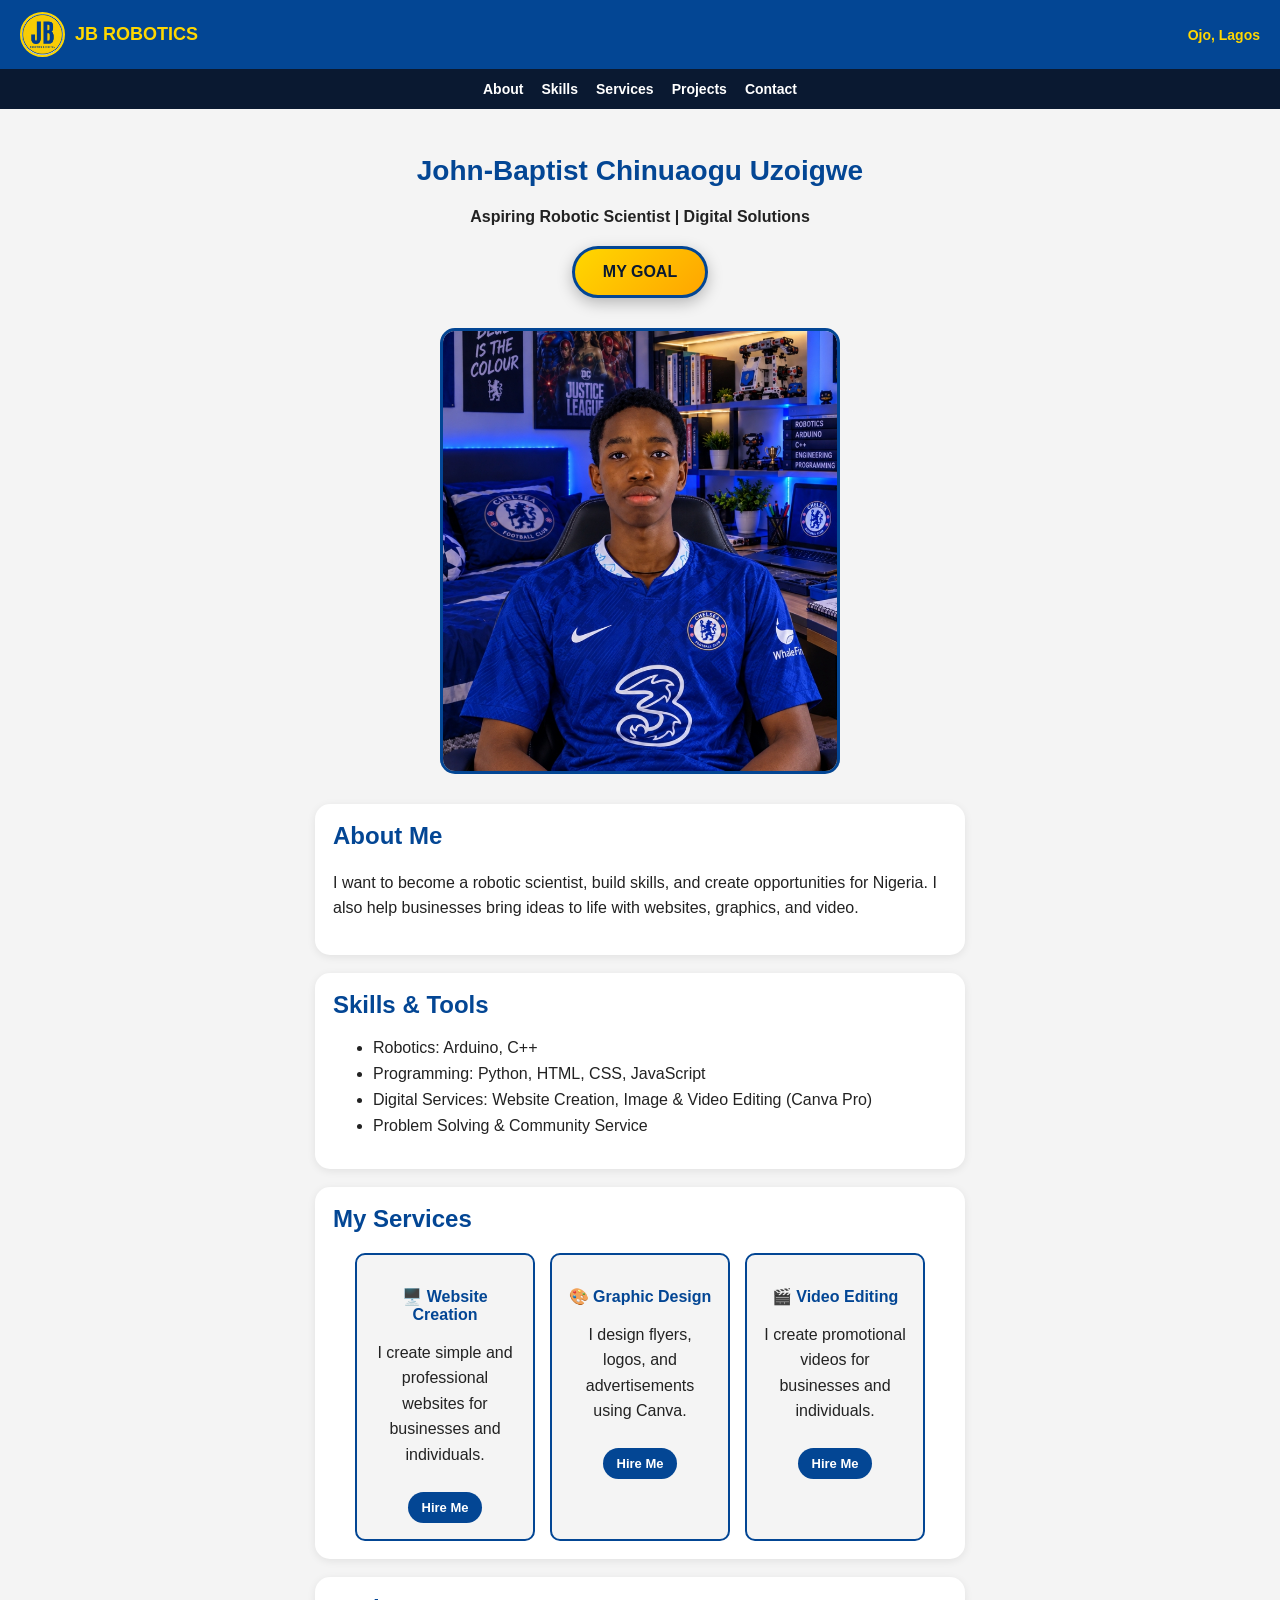
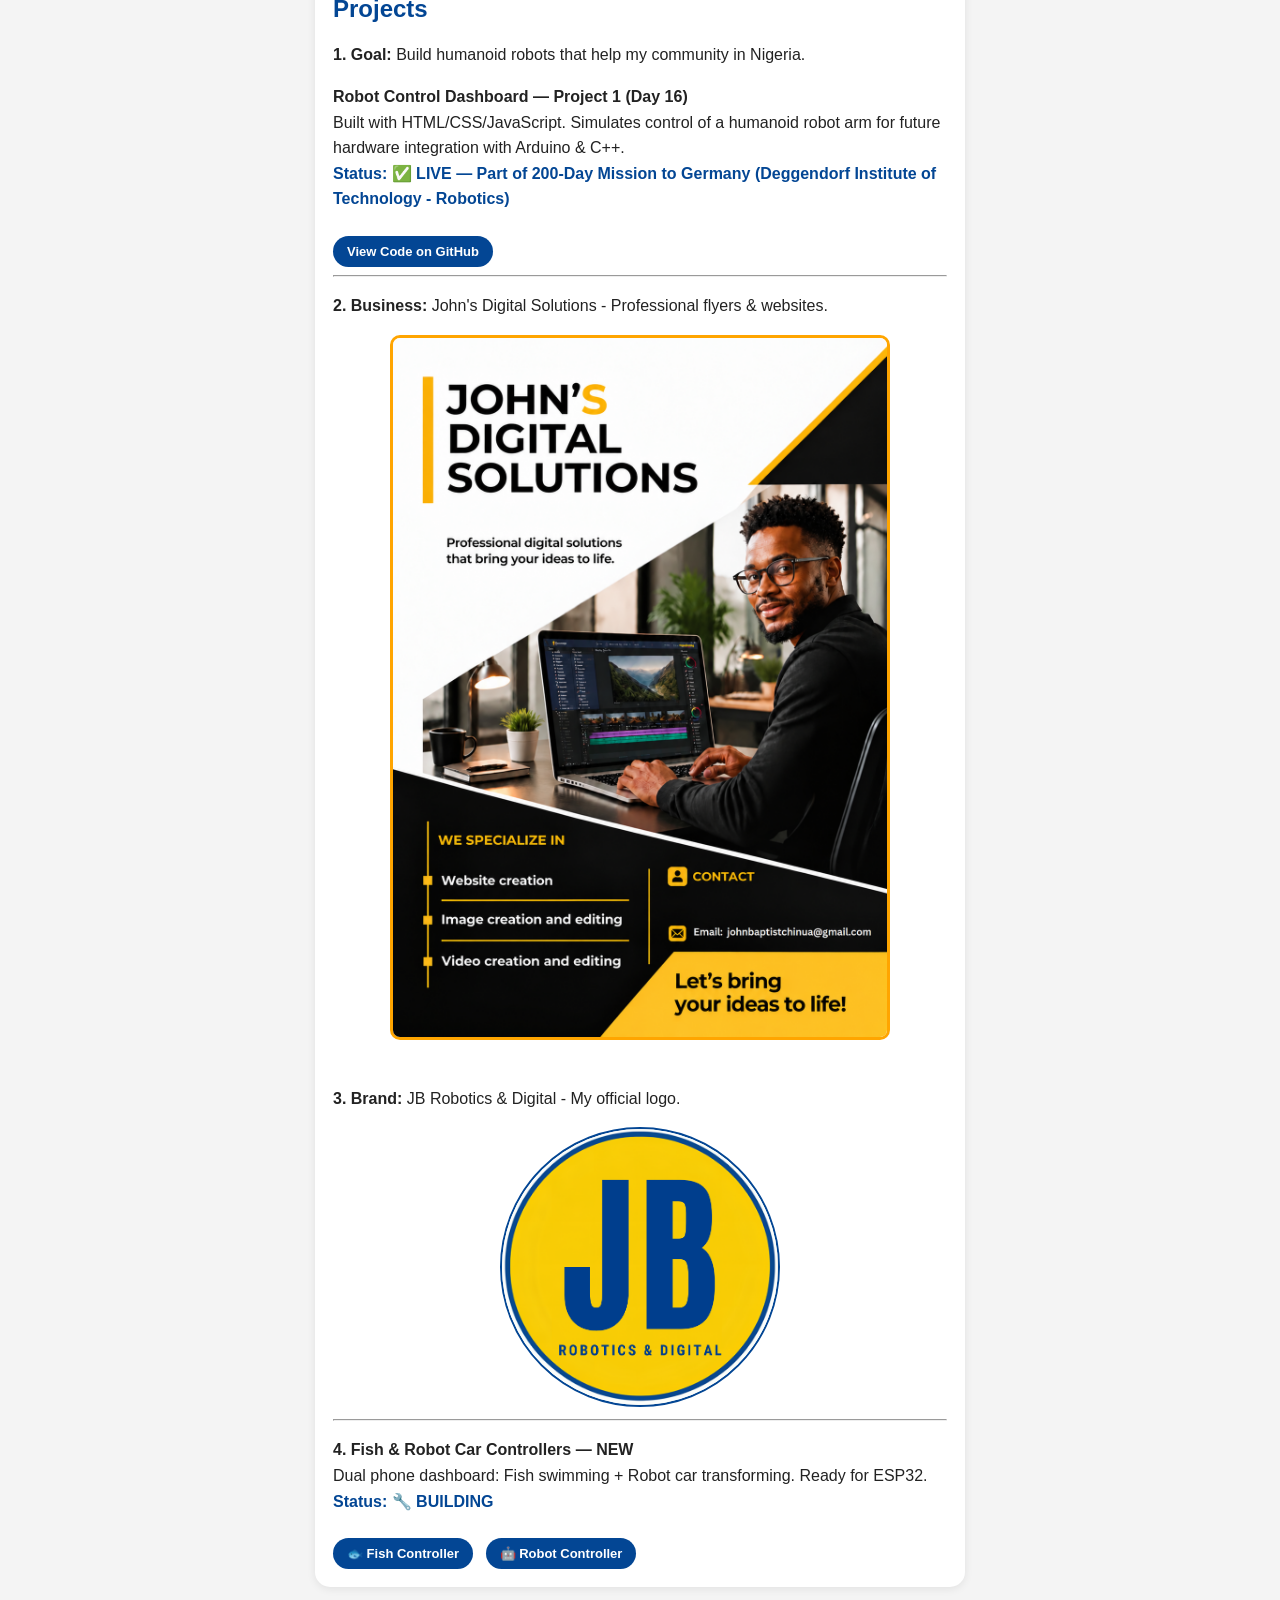
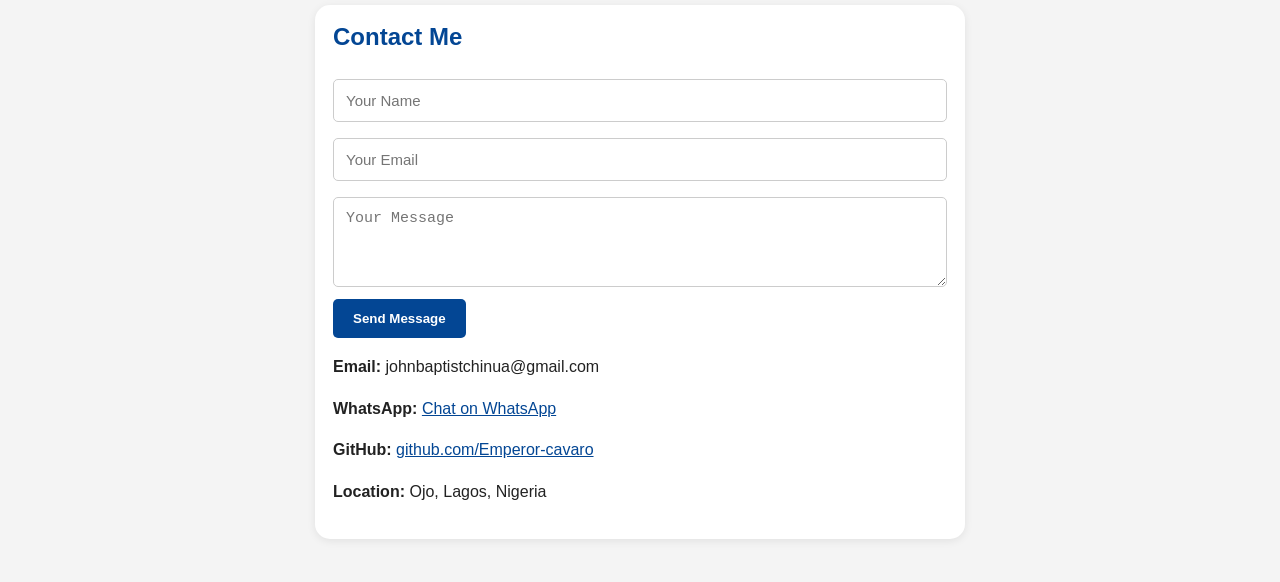
==== commit 9b29076a: "Update index.html" ====
--- a/index.html
+++ b/index.html
@@ -56,10 +56,11 @@
       <p><b>3. Brand:</b> JB Robotics & Digital - My official logo.</p>
       <img src="logo.png" alt="JB Robotics Logo" class="logo-img">
       <hr>
-      <p><b>4. Phone Robot Controller — NEW</b><br>
-      ESP32 + HTML/JS phone dashboard to control fish robot.<br>
+      <p><b>4. Fish & Robot Car Controllers — NEW</b><br>
+      Dual phone dashboard: Fish swimming + Robot car transforming. Ready for ESP32.<br>
       <span style="color:#034694;font-weight:bold;">Status: 🔧 BUILDING</span></p>
-      <a href="controller.html" class="hire-btn">Open Controller</a>
+      <a href="fish.html" class="hire-btn">🐟 Fish Controller</a>
+      <a href="robot.html" class="hire-btn" style="margin-left:8px;">🤖 Robot Controller</a>
     </div>
     <div class="section" id="contact">
       <h2>Contact Me</h2>
--- a/style.css
+++ b/style.css
@@ -1,33 +1,61 @@
 :root{
   --blue:#034694; --dark:#0A1931;
   --gold:#FFD700; --orange:#FFA500;
-  --bg:#f4f6f9; --radius:16px;
+  --bg:#f4f4f4; --radius:15px;
 }
-*{box-sizing:border-box;margin:0;padding:0}
+*{box-sizing:border-box}
 html{scroll-behavior:smooth}
-body{font-family:Inter, Arial, sans-serif; background:var(--bg); color:#222; line-height:1.6}
-.navbar{background:var(--blue); color:#fff; padding:14px 20px; display:flex; justify-content:space-between; align-items:center; position:sticky; top:0; z-index:1000}
+body{font-family:Arial, sans-serif; margin:0; padding:0; background:var(--bg); color:#222; text-align:center}
+.navbar{background:var(--blue); color:white; padding:12px 20px; display:flex; align-items:center; justify-content:space-between; position:sticky; top:0; z-index:100}
 .brand{display:flex; align-items:center; gap:10px}
-.brand img{width:42px; height:42px; border-radius:50%; border:2px solid var(--gold); object-fit:cover}
-.brand h2{font-size:18px; color:var(--gold)}
-.location{font-size:13px; color:var(--gold); font-weight:600}
-.nav-links{background:var(--dark); display:flex; justify-content:center; gap:22px; flex-wrap:wrap; padding:10px; position:sticky; top:62px; z-index:999}
-.nav-links a{color:#fff; text-decoration:none; font-weight:600; font-size:14px}
+.navbar img{width:45px; height:45px; border-radius:50%; border:2px solid var(--gold); object-fit:cover}
+.navbar h2{margin:0; font-size:18px; color:var(--gold)}
+.location{color:var(--gold); font-weight:bold; font-size:14px}
+.nav-links{background:var(--dark); padding:12px 5px; display:flex; justify-content:center; flex-wrap:wrap; gap:18px}
+.nav-links a{color:white; text-decoration:none; font-weight:bold; font-size:14px}
 .nav-links a:hover{color:var(--gold)}
-.content{max-width:900px; margin:0 auto; padding:30px 16px; text-align:center}
-h1{color:var(--blue); font-size:32px; margin:10px 0}
-.subtitle{font-weight:700; opacity:.7; margin-bottom:24px}
-.hero-area{display:flex; flex-direction:column; align-items:center; gap:28px; margin:30px 0}
-.goal-btn{background:linear-gradient(135deg,var(--gold),var(--orange)); color:var(--dark); padding:14px 32px; border:none; border-radius:999px; font-weight:800; font-size:16px; cursor:pointer; box-shadow:0 8px 20px rgba(0,0,0,.18); transition:.25s}
-.goal-btn:hover{transform:translateY(-3px) scale(1.02)}
-.profile-img{width:100%; max-width:520px; border-radius:var(--radius); border:3px solid var(--blue)}
-.section{background:#fff; padding:24px; margin:24px auto; border-radius:var(--radius); text-align:left; box-shadow:0 4px 16px rgba(0,0,0,.06); scroll-margin-top:120px}
-.section h2{color:var(--blue); margin-bottom:10px}
-.services-container{display:grid; grid-template-columns:repeat(auto-fit,minmax(200px,1fr)); gap:18px; margin-top:16px}
-.service-card{background:var(--bg); border:1px solid #dde3ee; border-radius:12px; padding:20px; text-align:center; transition:.25s}
-.service-card:hover{transform:translateY(-6px); border-color:var(--blue)}
-.hire-btn,.submit-btn{display:inline-block; background:var(--blue); color:#fff; padding:10px 20px; border-radius:999px; text-decoration:none; font-weight:700; border:none; cursor:pointer; transition:.2s}
-.hire-btn:hover,.submit-btn:hover{background:var(--dark); transform:translateY(-2px)}
-input,textarea{width:100%; padding:12px; margin:8px 0; border-radius:8px; border:1px solid #ccd6e6; font-size:15px}
-input:focus,textarea:focus{outline:none; border-color:var(--blue)}
-textarea{height:110px; resize:vertical}
+.content{padding:25px 15px}
+h1,h2{color:var(--blue)} h1{font-size:28px; line-height:1.3}
+.hero-area{display:flex; flex-direction:column; align-items:center; gap:30px; margin:20px 0 30px}
+.goal-btn{
+  display:inline-block;
+  background:linear-gradient(135deg,var(--gold),var(--orange));
+  color:var(--dark); padding:14px 28px;
+  border:3px solid var(--blue); /* CHELSEA BLUE BORDER BACK */
+  border-radius:30px; font-weight:bold; font-size:16px; cursor:pointer;
+  box-shadow:0 5px 15px rgba(0,0,0,.25); transition:.3s;
+}
+.goal-btn:hover{transform:translateY(-3px)}
+.profile-img{display:block; width:100%; max-width:400px; margin:0 auto; border-radius:15px; border:3px solid var(--blue); object-fit:cover}
+
+/* FIX FOR TOO BIG IMAGES ON PHONE */
+.section{
+  background:white; padding:18px; margin:18px auto; border-radius:var(--radius);
+  max-width:650px; text-align:left; box-shadow:0 2px 8px rgba(0,0,0,.08);
+  scroll-margin-top:130px; overflow:hidden;
+}
+.section h2{margin-top:0} .section p{line-height:1.6; word-wrap:break-word} .section li{margin-bottom:8px}
+.flyer-img, .logo-img{
+  display:block; width:100%; height:auto; max-width:100%;
+  margin:12px auto; border-radius:10px;
+}
+.flyer-img{border:3px solid var(--orange); max-width:500px}
+.logo-img{border:2px solid var(--blue); border-radius:50%; max-width:280px}
+.services-container{display:flex; justify-content:center; flex-wrap:wrap; gap:15px; margin-top:15px}
+.service-card{background:#f4f4f4; border:2px solid var(--blue); border-radius:10px; padding:16px; width:100%; max-width:180px; text-align:center}
+.service-card h3{color:var(--blue); font-size:16px}
+.hire-btn{display:inline-block; background:var(--blue); color:white; padding:8px 14px; margin-top:8px; border-radius:20px; text-decoration:none; font-weight:bold; font-size:13px}
+.hire-btn:hover{background:var(--gold); color:var(--dark)}
+input,textarea{width:100%; padding:12px; margin:8px 0; border:1px solid #ccc; border-radius:5px; font-size:15px}
+textarea{height:90px; resize:vertical}
+.submit-btn{background:var(--blue); color:white; padding:12px 20px; border:none; border-radius:5px; font-weight:bold; cursor:pointer}
+a{color:var(--blue)}
+
+@media(max-width:480px){
+  .navbar h2{font-size:14px} .navbar img{width:38px; height:38px}
+  .content{padding:15px 10px} h1{font-size:22px}
+  .section{padding:14px; margin:14px 8px} /* Smaller gap on phone */
+  .profile-img{max-width:90%}
+  .flyer-img{max-width:100%}
+  .logo-img{max-width:200px}
+}
